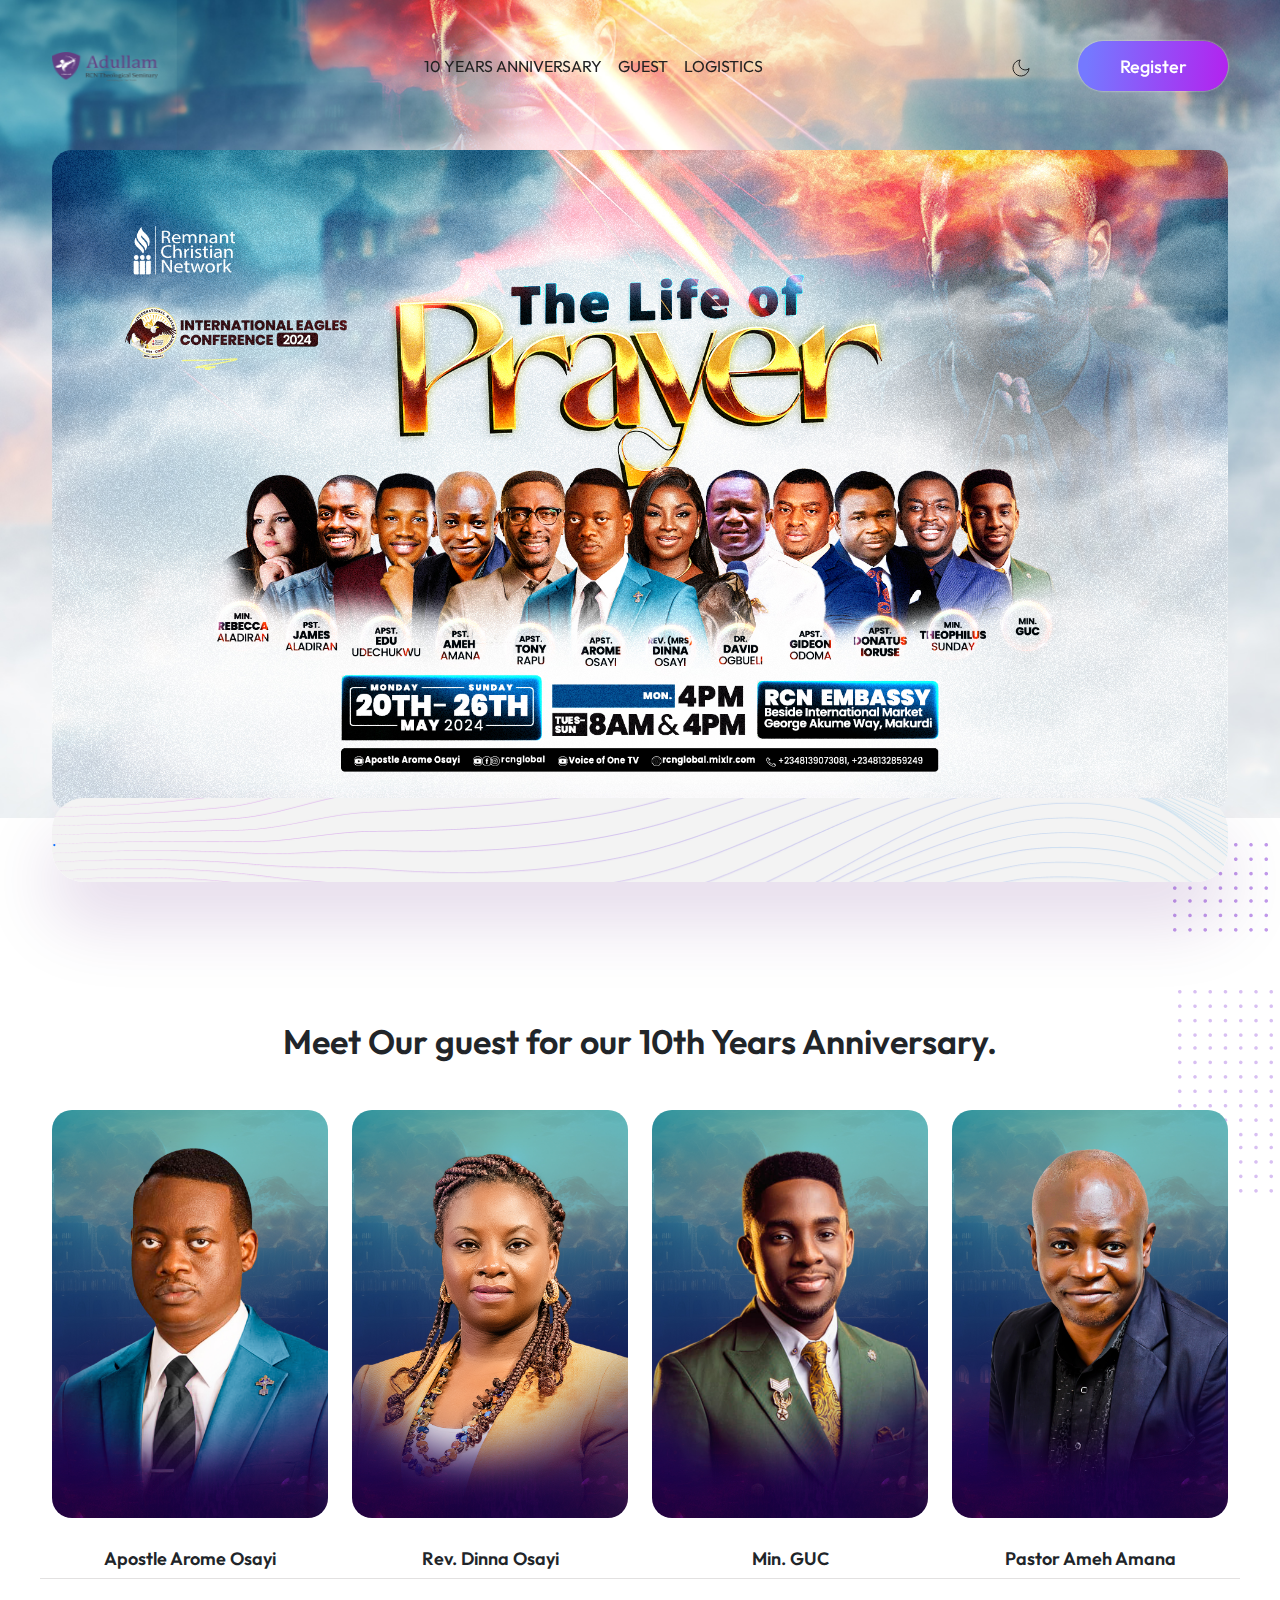
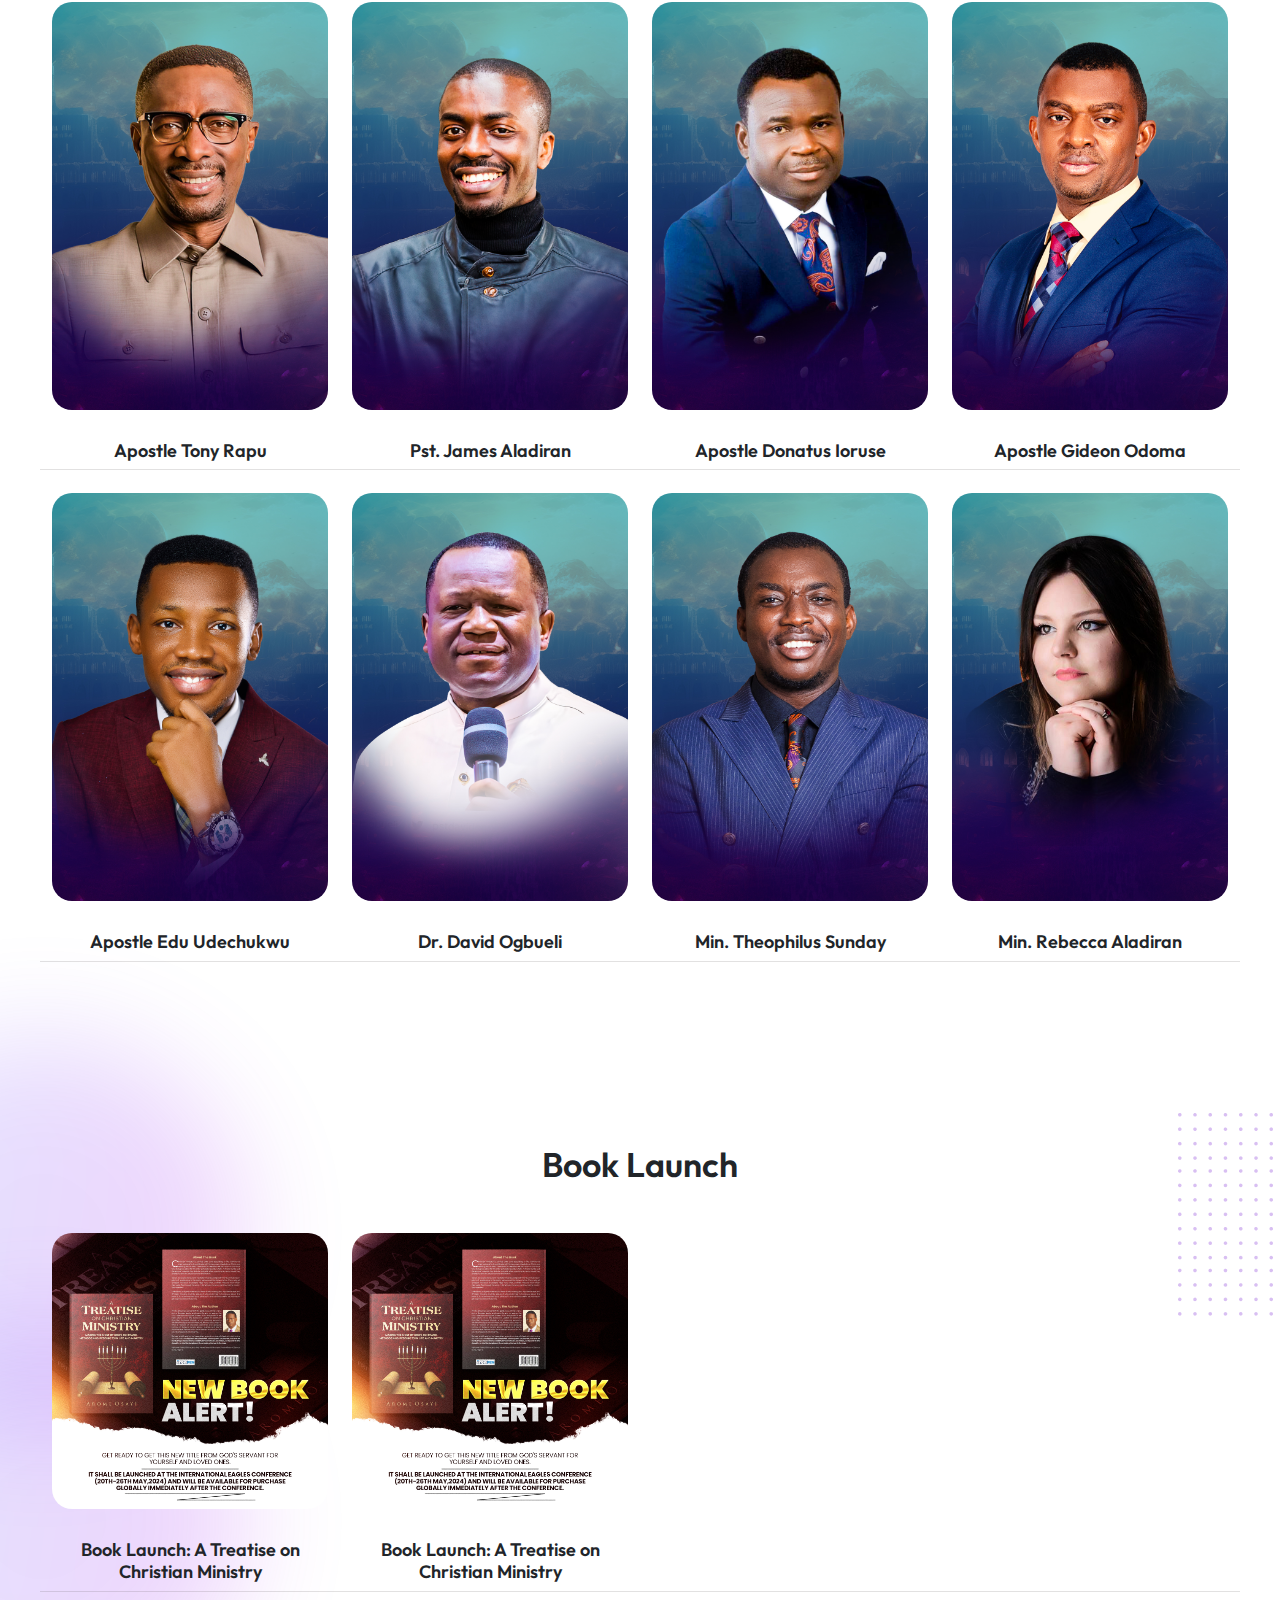
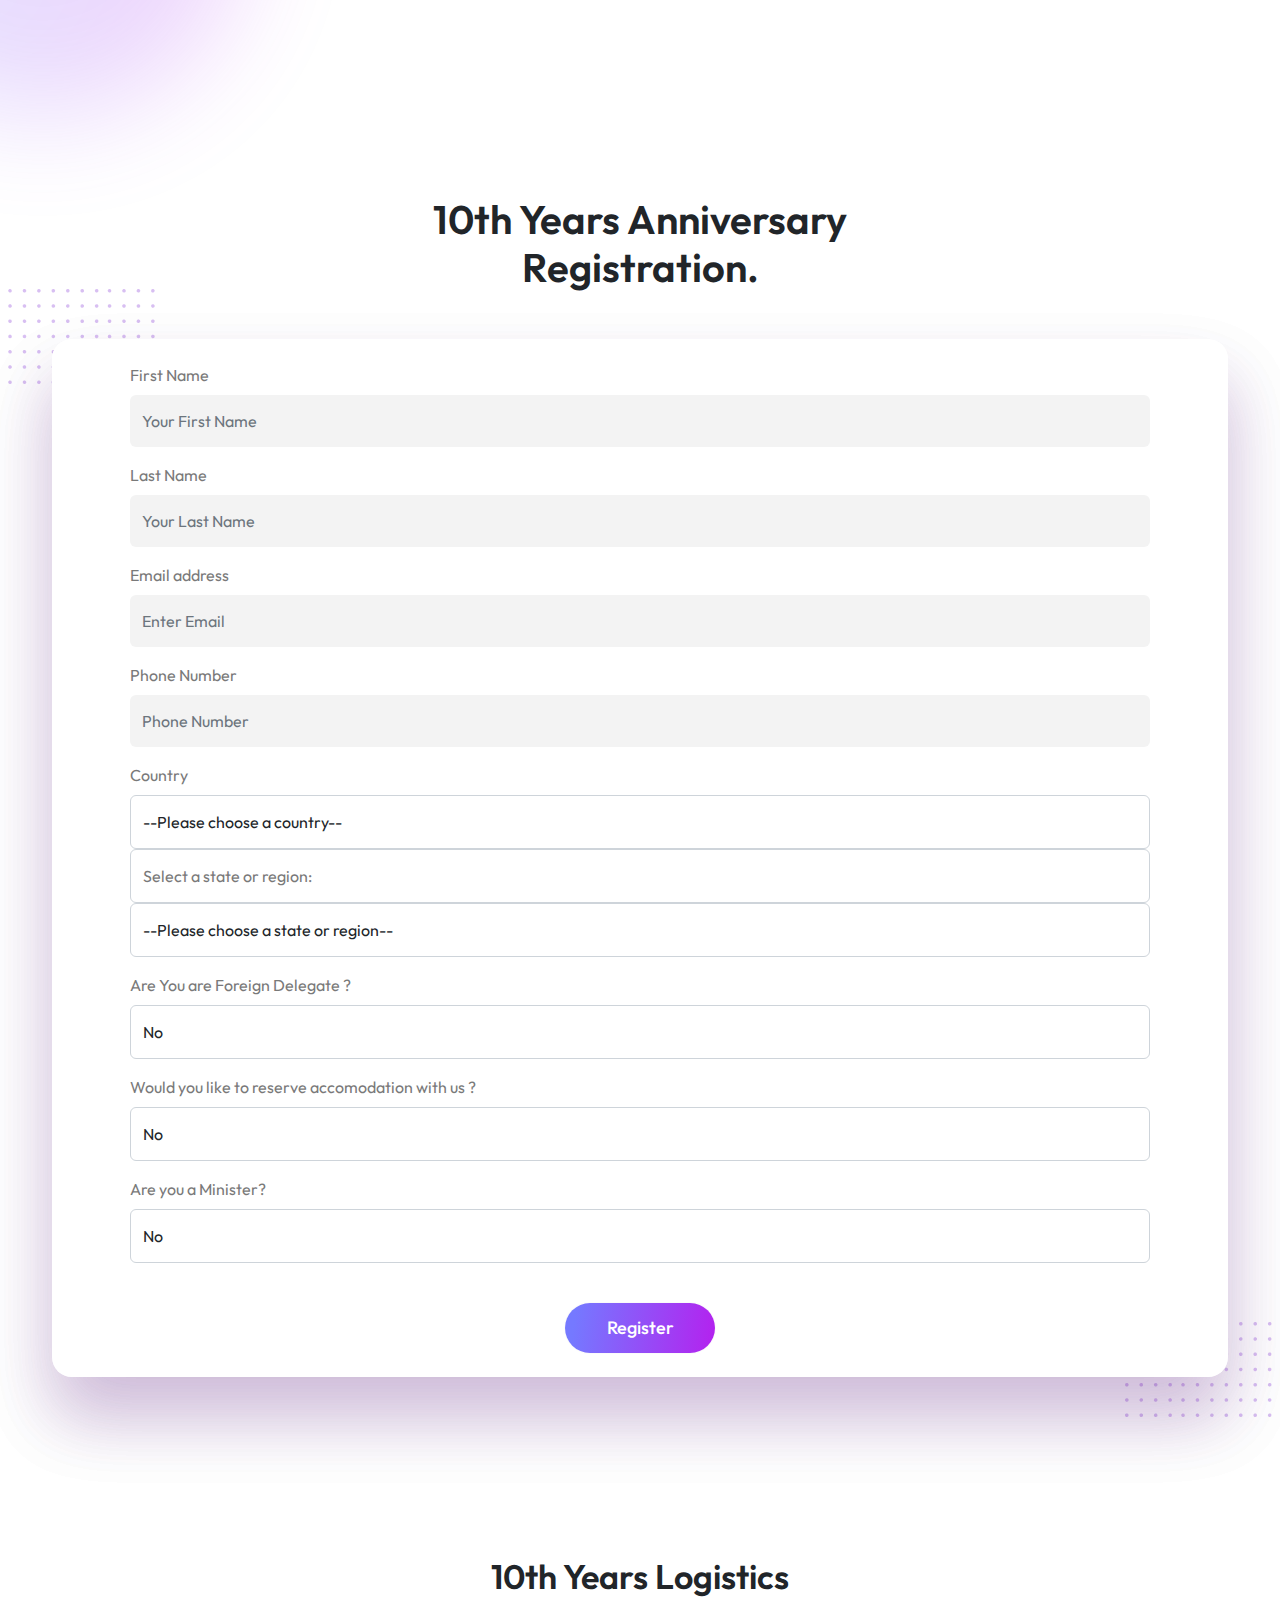
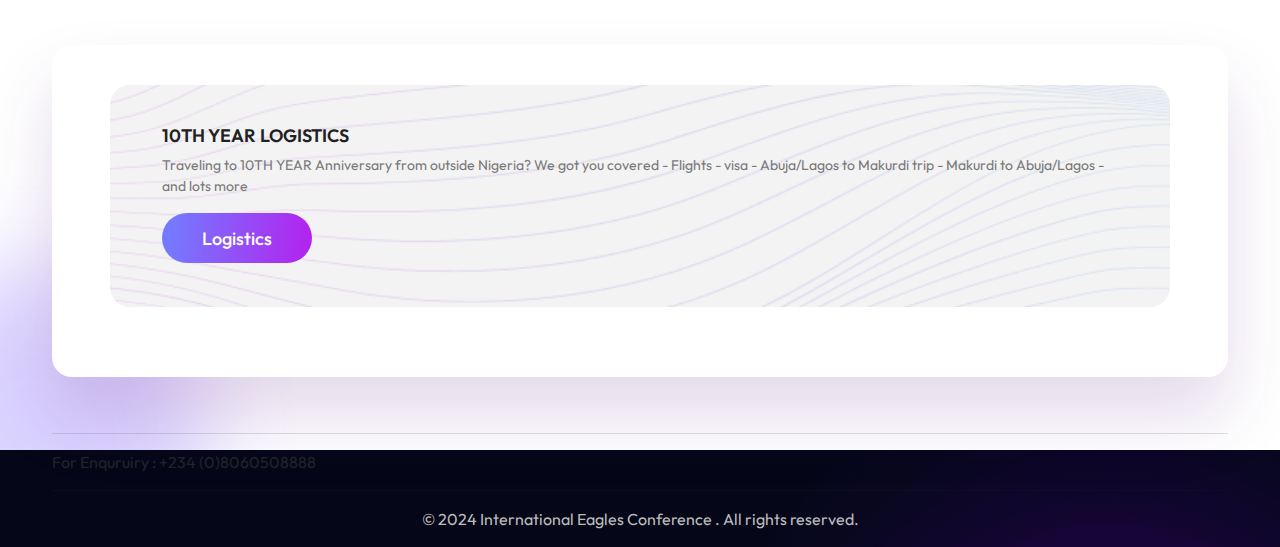
==== index.html @ dfe56807 "adding files" ====
<!DOCTYPE html>
<html lang="en">

<meta http-equiv="content-type" content="text/html;charset=UTF-8" />

<head>
   <meta charset="UTF-8">
   <meta http-equiv="X-UA-Compatible" content="IE=edge">
   <meta name="viewport" content="width=device-width, initial-scale=1.0">
   <title>IEC : 2024 International Eagles Conference</title>

   <!-- google font -->
   <link rel="preconnect" href="https://fonts.googleapis.com/">
   <link rel="preconnect" href="https://fonts.gstatic.com/" crossorigin>
   <link href="https://fonts.googleapis.com/css2?family=Outfit:wght@400;500;600;700;800&amp;display=swap"
      rel="stylesheet">
   <script type="text/javascript">
      function showOptions() {
         var selectBox = document.getElementById("selectBox");
         var option = selectBox.options[selectBox.selectedIndex].value;
         var moreOptions = document.getElementById("moreOptions");
         if (option == "Yes") {
            moreOptions.style.display = "block";
         } else {
            moreOptions.style.display = "none";
         }
      }
   </script>
   <!-- animation -->
   <link rel="stylesheet" href="../unpkg.com/aos%403.0.0-beta.6/dist/aos.html">
   <link rel="stylesheet" href="../cdnjs.cloudflare.com/ajax/libs/animate.css/3.7.0/animate.min.html">

   <!-- magnific popup -->
   <link rel="stylesheet" href="assets/css/magnific-popup.css">

   <!-- font awesome -->
   <link rel="stylesheet" href="../cdnjs.cloudflare.com/ajax/libs/font-awesome/6.1.2/css/all.min.html"
      integrity="sha512-1sCRPdkRXhBV2PBLUdRb4tMg1w2YPf37qatUFeS7zlBy7jJI8Lf4VHwWfZZfpXtYSLy85pkm9GaYVYMfw5BC1A=="
      crossorigin="anonymous" referrerpolicy="no-referrer">

   <!-- slik carousel -->
   <link rel="stylesheet" href="assets/css/slick-theme.css">
   <link rel="stylesheet" href="assets/css/slick.css">

   <!-- bootstrap -->
   <link rel="stylesheet" href="assets/css/bootstrap.min.css">

   <!-- css -->
   <link rel="stylesheet" href="assets/css/style.css">

   <!-- Color switch Alternatives -->
   <link rel="stylesheet" type="text/css" href="color-switch/css/switch.css">
   <link href="color-switch/css/color-2.css" rel="alternate stylesheet" type="text/css" title="color-2">
   <link href="color-switch/css/color-3.css" rel="alternate stylesheet" type="text/css" title="color-3">
   <link href="color-switch/css/color-4.css" rel="alternate stylesheet" type="text/css" title="color-4">
   <link href="color-switch/css/color-5.css" rel="alternate stylesheet" type="text/css" title="color-5">
   <link href="color-switch/css/color-6.css" rel="alternate stylesheet" type="text/css" title="color-6">
   <link href="color-switch/css/color-7.css" rel="alternate stylesheet" type="text/css" title="color-7">
   <link href="color-switch/css/color-8.css" rel="alternate stylesheet" type="text/css" title="color-8">

</head>

<body>
   <!-- This code is use for color chooser, you can delete -->

   <!-- end color switch -->
   <style>
      img {
         max-width: 100%;
         height: auto;
      }
   </style>

   <div class="body-wrap">
      <!-- header area start -->
      <header class="header-area">
         <nav class="header-nav navbar fixed-top navbar-expand-lg position-absolute w-100">
            <div class="container header-nav-menu">
               <a class="navbar-brand" href="index.html">
                  <img src="assets/images/logo/logo 1.png" alt="Header Logo">
               </a>


               <div class="collapse navbar-collapse d-none d-lg-block">
                  <ul class="navbar-nav m-auto">
                     <li class="nav-item">
                        <a href="index.html" class="nav-link py-3">10 YEARS ANNIVERSARY</a>
                     </li>
                     <li class="nav-item">
                        <a href="#guests" class="nav-link py-3">GUEST </a>
                     </li>
                     <li class="nav-item">
                        <a href="#flight" class="nav-link py-3">LOGISTICS </a>
                     </li>
                  </ul>
                  <div class="mode-and-button d-flex align-items-center">
                     <div class="mode me-md-5">
                        <img src="assets/images/icon/sun.svg" alt="Sun" class="fa-sun" style="display: none;">
                        <img src="assets/images/icon/moon.svg" alt="Moon" class="fa-moon">
                     </div>
                     <button class="header-btn custom-btn2"><a href="#register"
                           style="color:white;">Register</a></button>
                  </div>
               </div>

               <!-- mobile menu -->
               <div class="mobile-view-header d-block d-lg-none d-flex gap-3 align-items-center">



                  <button class="header-btn custom-btn2"><a href="#register" style="color:white;">
                        Registration</a></button>

                  <a class="border rounded-1 py-1 px-2 bg-light" data-bs-toggle="offcanvas" href="#offcanvasExample"
                     role="button" aria-controls="offcanvasExample">
                     <span class="navbar-toggler-icon nav-toggler-icon"></span>
                  </a>

                  <div class="offcanvas offcanvas-start" tabindex="-1" id="offcanvasExample">
                     <div class="offcanvas-header">
                        <a class="navbar-brand" href="index.html">
                           <img src="assets/images/logo/logo 1.png" alt="Header Logo">
                        </a>
                        <button type="button" class="btn-close text-reset" data-bs-dismiss="offcanvas"
                           aria-label="Close"></button>
                     </div>
                     <div class="offcanvas-body">
                        <div class="dropdown mt-3">
                           <ul class="navbar-nav m-auto">
                              <li class="nav-item">
                                 <a href="#register" class="nav-link py-3">Registration </a>
                              </li>

                              <li class="nav-item">
                                 <a href="#guests" class="nav-link py-3">GUEST </a>
                              </li>
                              <li class="nav-item">
                                 <a href="#flight" class="nav-link py-3">LOGISTICS </a>
                              </li>
                           </ul>
                        </div>
                     </div>
                  </div>
               </div>
               <!-- end mobile menu -->

            </div>
         </nav>

         <!-- hero sec start -->




         <section class="hero-sec" style="background-image: url(assets/images/banner/main.jpg);">
            <div class="hero-slider-wrap">
               <div class="hero-slider-item overflow-hidden">
                  <div class="container">
                     <div class="row align-items-center slide-3">

                        <div class="col-lg-12 col-md-12 order-md-2 order-1">
                           <div class="item-video">
                              <div class="img-3 img-moving-anim1">
                                 <img src="assets/images/banner/mainflyer.jpg">
                              </div>
                           </div>
                        </div>
                     </div>

                  </div>
               </div>

               <div class="hero-slider-item overflow-hidden">
                  <div class="container">
                     <div class="row align-items-center slide-3">
                        <div class="col-lg-12 col-md-6 order-md-1 order-2">
                           <div class="slider-item-content-wrap">
                              <div class="item-content">



                                 <img src="assets/images/dots/dots.png" alt="Shadow Image"
                                    class="dots-1 img-moving-anim3">
                              </div>
                           </div>
                        </div>
                        <div class="col-lg-12 col-md-12 order-md-2 order-1">
                           <div class="item-video">
                              <div class="img-3 img-moving-anim1">
                                 <img src="assets/images/banner/mainflyer.jpg" width="100%" alt="">
                              </div>
                           </div>
                        </div>
                     </div>

                  </div>
               </div>

            </div>
         </section>
         <!-- hero sec start -->
      </header>
      <!-- header area end -->


      <!-- info sec start -->

      <!-- info sec end -->

      <!-- about sec start -->






      <section id="guests" class="speakers-gallery-sec position-relative">
         <div class="info-sec">
            <div class="container">
               <div class="info-countdown" style="background-image: url(assets/images/banner/bg.png);">
                  <script src="../../cdn.logwork.com/widget/countdown.js"></script>
                  <a href="https://logwork.com/countdown-yf8n" class="countdown-timer" data-timezone="Africa/Lagos"
                     data-date="2024-05-20 12:00">.</a>
                  <div class="dots img-moving-anim2">
                     <img src="assets/images/dots/dots3.png" alt="Shadow Image">
                  </div>
               </div>

            </div>
         </div>
         <div class="container">
            <div class="section-head col-xl-8 m-auto text-center mb-5">

               <h2 class="title">
                  Meet Our guest for our 10th Years Anniversary.
               </h2>
            </div>
            <div class="speakers-gallery-items-wrap">

               <div class="row">

                  <div class="col-md-6 col-lg-4 col-xl-3">
                     <div class="speakers-gallery-item" data-aos="fade-up" data-aos-easing="linear"
                        data-aos-duration="400">
                        <div class="speakers-gallery-item-thumb overflow-hidden position-relative">
                           <img src="assets/images/gallery/AAO.jpg" alt="Gallery Image 1">
                        </div>

                        <div class="item-content">
                           <h3 class="title">Apostle Arome Osayi</h3>

                        </div>
                     </div>
                  </div>

                  <div class="col-md-6 col-lg-4 col-xl-3">
                     <div class="speakers-gallery-item" data-aos="fade-up" data-aos-easing="linear"
                        data-aos-duration="600">
                        <div class="speakers-gallery-item-thumb overflow-hidden position-relative">
                           <img src="assets/images/gallery/RDO.jpg" alt="Gallery Image 2">
                        </div>

                        <div class="item-content">
                           <h3 class="title">Rev. Dinna Osayi</h3>

                        </div>
                     </div>
                  </div>

                  <div class="col-md-6 col-lg-4 col-xl-3">
                     <div class="speakers-gallery-item" data-aos="fade-up" data-aos-easing="linear"
                        data-aos-duration="800">
                        <div class="speakers-gallery-item-thumb overflow-hidden position-relative">
                           <img src="assets/images/gallery/GUC.jpg" alt="Gallery Image 3">
                        </div>

                        <div class="item-content">
                           <h3 class="title">Min. GUC</h3>

                        </div>
                     </div>
                  </div>

                  <div class="col-md-6 col-lg-4 col-xl-3">
                     <div class="speakers-gallery-item" data-aos="fade-up" data-aos-easing="linear"
                        data-aos-duration="1000">
                        <div class="speakers-gallery-item-thumb overflow-hidden position-relative">
                           <img src="assets/images/gallery/AMEH.jpg" alt="Gallery Image 4">
                        </div>

                        <div class="item-content">
                           <h3 class="title">Pastor Ameh Amana</h3>

                        </div>
                     </div>
                  </div>




                  <br>
                  <hr>
                  <br>
                  <div class="col-md-6 col-lg-4 col-xl-3">
                     <div class="speakers-gallery-item" data-aos="fade-up" data-aos-easing="linear"
                        data-aos-duration="800">
                        <div class="speakers-gallery-item-thumb overflow-hidden position-relative">
                           <img src="assets/images/gallery/TONY.jpg" alt="Gallery Image 3">
                        </div>

                        <div class="item-content">
                           <h3 class="title">Apostle Tony Rapu</h3>

                        </div>
                     </div>
                  </div>

                  <div class="col-md-6 col-lg-4 col-xl-3">
                     <div class="speakers-gallery-item" data-aos="fade-up" data-aos-easing="linear"
                        data-aos-duration="1000">
                        <div class="speakers-gallery-item-thumb overflow-hidden position-relative">
                           <img src="assets/images/gallery/ALADIRAN.jpg" alt="Gallery Image 4">
                        </div>

                        <div class="item-content">
                           <h3 class="title">Pst. James Aladiran</h3>

                        </div>
                     </div>
                  </div>

                  <div class="col-md-6 col-lg-4 col-xl-3">
                     <div class="speakers-gallery-item" data-aos="fade-up" data-aos-easing="linear"
                        data-aos-duration="1000">
                        <div class="speakers-gallery-item-thumb overflow-hidden position-relative">
                           <img src="assets/images/gallery/chief.jpg" alt="Gallery Image 4">
                        </div>

                        <div class="item-content">
                           <h3 class="title">Apostle Donatus Ioruse</h3>
                        </div>
                     </div>
                  </div>


                  <div class="col-md-6 col-lg-4 col-xl-3">
                     <div class="speakers-gallery-item" data-aos="fade-up" data-aos-easing="linear"
                        data-aos-duration="1000">
                        <div class="speakers-gallery-item-thumb overflow-hidden position-relative">
                           <img src="assets/images/gallery/AGO.jpg" alt="Gallery Image 4">
                        </div>

                        <div class="item-content">
                           <h3 class="title">Apostle Gideon Odoma</h3>
                        </div>
                     </div>
                  </div>


                  <br>
                  <hr>
                  <br>


                  <div class="col-md-6 col-lg-4 col-xl-3">
                     <div class="speakers-gallery-item" data-aos="fade-up" data-aos-easing="linear"
                        data-aos-duration="800">
                        <div class="speakers-gallery-item-thumb overflow-hidden position-relative">
                           <img src="assets/images/gallery/EDU.jpg" alt="Gallery Image 3">
                        </div>

                        <div class="item-content">
                           <h3 class="title">Apostle Edu Udechukwu</h3>

                        </div>
                     </div>
                  </div>


                  <div class="col-md-6 col-lg-4 col-xl-3">
                     <div class="speakers-gallery-item" data-aos="fade-up" data-aos-easing="linear"
                        data-aos-duration="1000">
                        <div class="speakers-gallery-item-thumb overflow-hidden position-relative">
                           <img src="assets/images/gallery/DAVID.jpg" alt="Gallery Image 4">
                        </div>

                        <div class="item-content">
                           <h3 class="title">Dr. David Ogbueli</h3>

                        </div>
                     </div>
                  </div>

                  <div class="col-md-6 col-lg-4 col-xl-3">
                     <div class="speakers-gallery-item" data-aos="fade-up" data-aos-easing="linear"
                        data-aos-duration="1000">
                        <div class="speakers-gallery-item-thumb overflow-hidden position-relative">
                           <img src="assets/images/gallery/THEO.jpg" alt="Gallery Image 4">
                        </div>

                        <div class="item-content">
                           <h3 class="title">Min. Theophilus Sunday</h3>

                        </div>
                     </div>
                  </div>
                  <div class="col-md-6 col-lg-4 col-xl-3">
                     <div class="speakers-gallery-item" data-aos="fade-up" data-aos-easing="linear"
                        data-aos-duration="1000">
                        <div class="speakers-gallery-item-thumb overflow-hidden position-relative">
                           <img src="assets/images/gallery/REBECCA.jpg" alt="Gallery Image 4">
                        </div>

                        <div class="item-content">
                           <h3 class="title">Min. Rebecca Aladiran</h3>
                        </div>
                     </div>
                  </div>


                  <br>
                  <hr>
                  <br>
               </div>
               <div class="dots img-moving-anim1">
                  <img src="assets/images/dots/dots8.png" alt="Shadow Image">
               </div>
            </div>

         </div>
         <div class="shape">
            <img src="assets/images/shape/3.svg" alt="">
         </div>
      </section>










      <section id="book" class="speakers-gallery-sec position-relative">
         <div class="container">
            <div class="section-head col-xl-8 m-auto text-center mb-5">

               <h2 class="title">
                  Book Launch
               </h2>
            </div>
            <div class="speakers-gallery-items-wrap">

               <div class="row">

                  <div class="col-md-12 col-lg-12 col-xl-3">
                     <div class="speakers-gallery-item" data-aos="fade-up" data-aos-easing="linear"
                        data-aos-duration="400">
                        <div class="speakers-gallery-item-thumb overflow-hidden position-relative">
                           <img src="assets/images/gallery/bookalert.jpg" alt="Gallery Image 1">
                        </div>

                        <div class="item-content">
                           <h3 class="title">Book Launch: A Treatise on Christian Ministry</h3>

                        </div>
                     </div>
                  </div>
                  <div class="col-md-12 col-lg-12 col-xl-3">
                     <div class="speakers-gallery-item" data-aos="fade-up" data-aos-easing="linear"
                        data-aos-duration="400">
                        <div class="speakers-gallery-item-thumb overflow-hidden position-relative">
                           <img src="assets/images/gallery/bookalert.jpg" alt="Gallery Image 1">
                        </div>

                        <div class="item-content">
                           <h3 class="title">Book Launch: A Treatise on Christian Ministry</h3>

                        </div>
                     </div>
                  </div>


                  <br>
                  <hr>
                  <br>
               </div>
               <div class="dots img-moving-anim1">
                  <img src="assets/images/dots/dots8.png" alt="Shadow Image">
               </div>
            </div>

         </div>
         <div class="shape">
            <img src="assets/images/shape/3.svg" alt="">
         </div>
      </section>




      <section id="register" class="contact-sec" data-aos="zoom-in" data-aos-duration="1000">
         <div class="container">
            <div class="col-xl-5 section-head text-center m-auto mb-5">

               <h1 class="title">
                  10th Years Anniversary Registration.
               </h1>
            </div>
            <div class="contact-wrap bg-none p-0">
               <div class="dots">
                  <img src="assets/images/dots/dots13.png" alt="Shadow Image" class="contact-dots-1 img-moving-anim2">
               </div>
               <div class="contact-wrap row py-4 px-3 contact align-items-center m-0">

                  <div class="col-lg-12 mt-4 mt-lg-0">

                     <form class="contact-form" method="post">
                        <div class="row gy-3">
                           <div class="col-lg-12">
                              <label for="exampleFormControlInput1" class="form-label">First Name</label>
                              <input type="text" name="fname" class="form-control" id="exampleFormControlInput1"
                                 placeholder="Your First Name" required>
                           </div>
                           <div class="col-lg-12">
                              <label for="exampleFormControlInput2" class="form-label">Last Name</label>
                              <input type="text" name="lname" class="form-control" id="exampleFormControlInput2"
                                 placeholder="Your Last Name" required>
                           </div>
                           <div class="col-lg-12">
                              <label for="exampleFormControlInput3" class="form-label">Email address</label>
                              <input type="email" name="email" class="form-control" id="exampleFormControlInput3"
                                 placeholder="Enter Email" required>
                           </div>
                           <div class="col-lg-12">
                              <label for="exampleFormControlInput4" class="form-label">Phone Number</label>
                              <input type="text" name="phone" class="form-control" id="exampleFormControlInput4"
                                 placeholder="Phone Number" required>
                           </div>

                           <div class="col-lg-12">
                              <label for="exampleFormControlInput8" class="form-label">Country</label>

                              <select id="country" onchange="updateStates()" class="form-control bg-black-50"
                                 name="country">
                                 <option value="">--Please choose a country--</option>
                                 <option value="usa">United States</option>
                                 <option value="canada">Canada</option>
                                 <option value="mexico">Mexico</option>
                                 <option value="argentina">Argentina</option>
                                 <option value="brazil">Brazil</option>
                                 <option value="chile">Chile</option>
                                 <option value="colombia">Colombia</option>
                                 <option value="ecuador">Ecuador</option>
                                 <option value="peru">Peru</option>
                                 <option value="france">France</option>
                                 <option value="germany">Germany</option>
                                 <option value="italy">Italy</option>
                                 <option value="spain">Spain</option>
                                 <option value="united-kingdom">United Kingdom</option>
                                 <option value="australia">Australia</option>
                                 <option value="china">China</option>
                                 <option value="india">India</option>
                                 <option value="japan">Japan</option>
                                 <option value="south-korea">South Korea</option>
                                 <option value="russia">Russia</option>
                                 <option value="south-africa">South Africa</option>
                                 <option value="egypt">Egypt</option>
                                 <option value="nigeria">Nigeria</option>
                                 <option value="kenya">Kenya</option>
                                 <option value="morocco">Morocco</option>
                                 <option value="others">Others</option>

                              </select>
                              </select>

                              <label for="state" class="form-control bg-black-50">Select a state or region:</label>
                              <select id="state" class="form-control bg-black-50" name="state">
                                 <option value="">--Please choose a state or region--</option>
                              </select>
                           </div>
                           <div class="col-lg-12">
                              <label for="exampleFormControlInput8" class="form-label">Are You are Foreign Delegate
                                 ?</label>
                              <select class="form-control bg-black-50" name="foreigner" id="">

                                 <option value="No">No</option>
                                 <option Value="Yes">Yes</option>

                              </select>
                           </div>
                           <div class="col-lg-12">
                              <label for="exampleFormControlInput8" class="form-label">Would you like to reserve
                                 accomodation with us ?</label>
                              <select class="form-control bg-black-50" name="accomodation" id="">
                                 <option value="No">No</option>
                                 <option value="Yes">Yes</option>


                              </select>
                           </div>

                           <div class="col-lg-12">
                              <label for="exampleFormControlInput8" class="form-label">Are you a Minister?</label>
                              <select class="form-control bg-black-50" name="minister" id="selectBox"
                                 onchange="showOptions()">
                                 <option value="No">No</option>
                                 <option value="Yes">Yes</option>

                              </select>
                              <div id="moreOptions" style="display: none;"><br>
                                 <div class="col-lg-12">
                                    <label for="exampleFormControlInput4" class="form-label">Name of Ministry</label>
                                    <input type="text" class="form-control" name="ministry"
                                       id="exampleFormControlInput4" placeholder="Name of Ministry">
                                 </div>
                                 <br>
                                 <div class="col-lg-12">
                                    <label for="exampleFormControlInput4" class="form-label">Position in
                                       Ministry</label>
                                    <input type="text" class="form-control" name="position"
                                       id="exampleFormControlInput4" placeholder="Position in Ministry">
                                 </div>
                                 <br>
                                 <div class="col-lg-12">
                                    <label for="exampleFormControlInput4" class="form-label">Address of Ministry</label>
                                    <input type="text" name="addofministry" class="form-control"
                                       id="exampleFormControlInput4" placeholder="Address of Ministry">
                                 </div>
                                 <br>
                              </div>

                              <br>

                           </div>

                        </div>
                        <div class="mb-3">

                        </div>
                        <style>
                           .center {
                              text-align: center;
                           }
                        </style>
                        <div class="center">
                           <button class=" custom-btn2" style="text-align: center;" type="submit"
                              name="submit">Register</button>
                     </form>
                  </div>
               </div>
            </div>

            <div class="dots">
               <img src="assets/images/dots/dots14.png" alt="Shadow Image" class="contact-dots-2 img-moving-anim3">
            </div>
         </div>
   </div>
   </section>

   <section id="flight" class="schedule-sec">
      <div class="container">
         <div class="section-head text-center col-xl-12 m-auto mb-5">
            <h2 class="title">
               10th Years Logistics
            </h2>
         </div>
         <div class="schedule-content-wrap">

            <div class="tab-content schedule-tab-content" id="pills-tabContent">
               <div class="tab-pane fade show active" id="pills-day-1" role="tabpanel" aria-labelledby="pills-day-1-tab"
                  tabindex="0">


                  <div class="row schedule-item" data-aos="fade-right" data-aos-easing="linear" data-aos-duration="1000"
                     style="background-image: url(assets/images/banner/schedule1.png);">

                     <div class="col-lg-12">
                        <div class=" d-flex align-items-center justify-content-between">
                           <div class="card-title-area mtecol-7">
                              <h4 class="title">10TH YEAR LOGISTICS </h4>
                              <p class="title-desc">Traveling to 10TH YEAR Anniversary from outside Nigeria? We got you
                                 covered

                                 - Flights
                                 - ⁠visa
                                 - ⁠Abuja/Lagos to Makurdi trip
                                 - ⁠Makurdi to Abuja/Lagos
                                 - ⁠and lots more

                              </p>
                           </div>

                        </div>

                        <div>
                           <div class="card-button col-" class="center">
                              <a href="logistic.html"> <button class="custom-btn2">Logistics</button></a>
                           </div><br><br>
                        </div>
                     </div>

                  </div>




               </div>


            </div>
         </div>
         <div class="shape">
            <img src="assets/images/shape/2.svg" alt="Shape">
         </div>
   </section>
   <div class="modal  popup-box fade" id="exampleModal" tabindex="-1" aria-hidden="true">
      <div class="modal-dialog popup-box-dialog modal-dialog-centered">
         <div class="modal-content popup-box-content">
            <div class="popup-card" style="width:100%">
               <button type="button" class="btn popup2-btn  ms-auto" data-bs-dismiss="modal"><i
                     class="fa-solid fa-xmark"></i></button>
               <img src="assets/images/popup.png" class="card-img-top" alt="popup-bg">
               <div class="card-body popup-card-body">
                  <div class="popup-title-area" style="text-align: center;">
                     <p class="popup-sub" style="text-align: center;">Paid Accomodation<br><br></p><br><br>
                  </div>

               </div><br><br>
               <form action="#" class="popup-form">
                  <div class="row gy-3 mb-3">
                     <div class="col-lg-12">
                        <label for="exampleFormControlInput5" class="form-label">Choose your country / continent from
                           the list below :</label><br>
                     </div>
                     <hr>

                     <div class="col-lg-12">
                        <a href='https://chat.whatsapp.com/EIVXjdDXINsJTqvwNEGVpU' target='blank'> <label
                              for="exampleFormControlInput5" class="form-label"> NIGERIA</label></a>
                     </div>

                     <div class="col-lg-12">
                        <a href='https://chat.whatsapp.com/IxyLRs9fRXL78UL6CMCbLx' target='blank'> <label
                              for="exampleFormControlInput5" class="form-label">NORTH AMERICA</label></a>
                     </div>

                     <div class="col-lg-12">
                        <a href='https://chat.whatsapp.com/KvlLqa1RojmDWkWN0bLm0y' target='blank'> <label
                              for="exampleFormControlInput5" class="form-label">AFRICA</label></a>
                     </div>
                     <div class="col-lg-12">
                        <a href='https://chat.whatsapp.com/CZfRzm2vXnKApme86eh4uy' target='blank'><label
                              for="exampleFormControlInput5" class="form-label">UK</label></a>
                     </div>

                     <div class="col-lg-12">
                        <a href='https://chat.whatsapp.com/IyCZS2F8FJzJNVYRL4emEf' target='blank'> <label
                              for="exampleFormControlInput5" class="form-label">REST OF THE WORLD</label></a>
                     </div>

                  </div>

               </form>
            </div>
         </div>
      </div>
   </div>


   <!-- speakers sec end -->
   <div class="container">
      <hr>
   </div>
   <!-- cta sec start-->



   <!-- schedule sec start -->

   <!-- video sec end -->

   <!-- speakers sec start -->

   <!-- blog sec end -->

   <!-- footer area start -->
   <footer class="footer-area" style="background-image: url(assets/images/banner/Footer.png);">
      <div class="container"> For Enquruiry : +234 (0)8060508888

         <hr>
         <div class="footer-copyright-area text-center pb-3">
            <span>© 2024 International Eagles Conference . All rights reserved.</span>
         </div>
      </div>
   </footer>
   <!-- footer area end -->



   </div>
   <!-- jquery -->
   <script src="assets/js/jquery.min.js"></script>
   <script src="assets/js/jquery.countdown.min.js"></script>

   <!-- animation -->
   <script src="../unpkg.com/aos%403.0.0-beta.6/dist/aos-2.html"></script>

   <!-- magnific popup -->
   <script src="assets/js/jquery.magnific-popup.min.js"></script>

   <!-- bootstrap -->
   <script src="assets/js/bootstrap.min.js"></script>

   <!-- slick -->
   <script src="assets/js/slick.min.js"></script>

   <!-- parallax js -->
   <script src="assets/js/parallax.min.js"></script>

   <!-- javaScript -->
   <script src="assets/js/main.js"></script>

   <!-- color switch -->

   <script>
      function updateStates() {
         const countrySelect = document.getElementById("country");
         const stateSelect = document.getElementById("state");

         // Clear the previous options
         stateSelect.innerHTML = "";

         // Get the selected country value
         const country = countrySelect.value;

         // Add the corresponding state or region options
         if (country === "usa") {
            const states = ["--Please choose a state--", "Alabama", "Alaska", "Arizona", "Arkansas", "California", "Colorado", "Connecticut", "Delaware", "Florida", "Georgia", "Hawaii", "Idaho", "Illinois", "Indiana", "Iowa", "Kansas", "Kentucky", "Louisiana", "Maine", "Maryland", "Massachusetts", "Michigan", "Minnesota", "Mississippi", "Missouri", "Montana", "Nebraska", "Nevada", "New Hampshire", "New Jersey", "New Mexico", "New York", "North Carolina", "North Dakota", "Ohio", "Oklahoma", "Oregon", "Pennsylvania", "Rhode Island", "South Carolina", "South Dakota", "Tennessee", "Texas", "Utah", "Vermont", "Virginia", "Washington", "West Virginia", "Wisconsin", "Wyoming"];
            for (let i = 0; i < states.length; i++) {
               const option = document.createElement("option");
               option.text = states[i];
               stateSelect.add(option);
            }
         } else if (country === "canada") {
            const provinces = ["Alberta",
               "British Columbia",
               "Manitoba",
               "New Brunswick",
               "Newfoundland and Labrador",
               "Northwest Territories",
               "Nova Scotia",
               "Nunavut",
               "Ontario",
               "Prince Edward Island",
               "Quebec",
               "Saskatchewan",
               "Yukon"];
            for (let i = 0; i < provinces.length; i++) {
               const option = document.createElement("option");
               option.text = provinces[i];
               stateSelect.add(option);
            }
         } else if (country === "nigeria") {
            const regions = ["Abia", "Adamawa",
               "Akwa Ibom", "Anambra",
               "Bauchi", "Bayelsa",
               "Benue", "Borno",
               "Cross River", "Delta",
               "Ebonyi", "Edo",
               "Ekiti", "Enugu",
               "Gombe", "Imo",
               "Jigawa", "Kaduna",
               "Kano", "Katsina",
               "Kebbi", "Kogi",
               "Kwara", "Lagos",
               "Nasarawa", "Niger",
               "Ogun", "Ondo",
               "Osun", "Oyo",
               "Plateau", "Rivers",
               "Sokoto", "Taraba",
               "Yobe", "Zamfara"];
            for (let i = 0; i < regions.length; i++) {
               const option = document.createElement("option");
               option.text = regions[i];
               stateSelect.add(option);
            }
         }

         else if (country === "mexico") {
            const regions = ["Aguascalientes", "Baja California",
               "Baja California Sur", "Campeche",
               "Chiapas", "Chihuahua",
               "Coahuila", "Colima",
               "Durango", "Guanajuato",
               "Guerrero", "Hidalgo",
               "Jalisco", "México",
               "Mexico City", "Michoacán",
               "Morelos", "Nayarit",
               "Nuevo León", "Oaxaca",
               "Puebla", "Querétaro",
               "Quintana Roo", "San Luis Potosí",
               "Sinaloa", "Sonora",
               "Tabasco", "Tamaulipas",
               "Tlaxcala", "Veracruz",
               "Yucatán", "Zacatecas"];
            for (let i = 0; i < regions.length; i++) {
               const option = document.createElement("option");
               option.text = regions[i];
               stateSelect.add(option);
            }
         }

         else if (country === "argentina") {
            const regions = ["Buenos Aires", "Catamarca",
               "Chaco", "Chubut",
               "Córdoba", "Corrientes",
               "Entre Ríos", "Formosa",
               "Jujuy", "La Pampa",
               "La Rioja", "Mendoza",
               "Misiones", "Neuquén",
               "Río Negro", "Salta",
               "San Juan", "San Luis",
               "Santa Cruz", "Santa Fe",
               "Santiago del Estero", "Tierra del Fuego",
               "Tucumán", "Ciudad Autónoma de Buenos Aires"];
            for (let i = 0; i < regions.length; i++) {
               const option = document.createElement("option");
               option.text = regions[i];
               stateSelect.add(option);
            }
         }
         else if (country === "brazil") {
            const regions = ["Acre", "Alagoas",
               "Amapá", "Amazonas",
               "Bahia", "Ceará",
               "Distrito Federal", "Espírito Santo",
               "Goiás", "Maranhão",
               "Mato Grosso", "Mato Grosso do Sul",
               "Minas Gerais", "Pará",
               "Paraíba", "Paraná",
               "Pernambuco", "Piauí",
               "Rio de Janeiro", "Rio Grande do Norte",
               "Rio Grande do Sul", "Rondônia",
               "Roraima", "Santa Catarina",
               "São Paulo", "Sergipe",
               "Tocantins"];
            for (let i = 0; i < regions.length; i++) {
               const option = document.createElement("option");
               option.text = regions[i];
               stateSelect.add(option);
            }
         }
         else if (country === "chile") {
            const regions = ["Arica y Parinacota", "Tarapacá",
               "Antofagasta", "Atacama",
               "Coquimbo", "Valparaíso",
               "Metropolitana de Santiago", "Libertador General Bernardo O'Higgins",
               "Maule", "Ñuble",
               "Biobío", "Araucanía",
               "Los Ríos", "Los Lagos",
               "Aysén", "Magallanes y la Antártica Chilena"];
            for (let i = 0; i < regions.length; i++) {
               const option = document.createElement("option");
               option.text = regions[i];
               stateSelect.add(option);
            }
         }

         else if (country === "colombia") {
            const regions = ["Amazonas", "Antioquia",
               "Arauca", "Atlántico",
               "Bolívar", "Boyacá",
               "Caldas", "Caquetá",
               "Casanare", "Cauca",
               "Cesar", "Chocó",
               "Córdoba", "Cundinamarca",
               "Guainía", "Guaviare",
               "Huila", "La Guajira",
               "Magdalena", "Meta",
               "Nariño", "Norte de Santander",
               "Putumayo", "Quindío",
               "Risaralda", "San Andrés y Providencia",
               "Santander", "Sucre",
               "Tolima", "Valle del Cauca",
               "Vaupés", "Vichada"];
            for (let i = 0; i < regions.length; i++) {
               const option = document.createElement("option");
               option.text = regions[i];
               stateSelect.add(option);
            }
         }
         else if (country === "ecuador") {
            const regions = ["Azuay", "Bolívar",
               "Cañar", "Carchi",
               "Chimborazo", "Cotopaxi",
               "El Oro", "Esmeraldas",
               "Galápagos", "Guayas",
               "Imbabura", "Loja",
               "Los Ríos", "Manabí",
               "Morona-Santiago", "Napo",
               "Orellana", "Pastaza",
               "Pichincha", "Santa Elena",
               "Santo Domingo de los Tsáchilas", "Sucumbíos",
               "Tungurahua", "Zamora-Chinchipe"];
            for (let i = 0; i < regions.length; i++) {
               const option = document.createElement("option");
               option.text = regions[i];
               stateSelect.add(option);
            }
         }
         else if (country === "peru") {
            const regions = ["Amazonas", "Áncash",
               "Apurímac", "Arequipa",
               "Ayacucho", "Cajamarca",
               "Callao", "Cusco",
               "Huancavelica", "Huánuco",
               "Ica", "Junín",
               "La Libertad", "Lambayeque",
               "Lima", "Loreto",
               "Madre de Dios", "Moquegua",
               "Pasco", "Piura",
               "Puno", "San Martín",
               "Tacna", "Tumbes",
               "Ucayali"];
            for (let i = 0; i < regions.length; i++) {
               const option = document.createElement("option");
               option.text = regions[i];
               stateSelect.add(option);
            }
         }

         else if (country === "france") {
            const regions = ["Auvergne-Rhône-Alpes", "Bourgogne-Franche-Comté",
               "Bretagne", "Centre-Val de Loire",
               "Corse", "Grand Est",
               "Hauts-de-France", "Île-de-France",
               "Normandie", "Nouvelle-Aquitaine",
               "Occitanie", "Pays de la Loire",
               "Provence-Alpes-Côte d'Azur"];
            for (let i = 0; i < regions.length; i++) {
               const option = document.createElement("option");
               option.text = regions[i];
               stateSelect.add(option);
            }
         }

         else if (country === "Germany") {
            const regions = ["Baden-Württemberg", "Bayern",
               "Berlin", "Brandenburg",
               "Bremen", "Hamburg",
               "Hessen", "Mecklenburg-Vorpommern",
               "Niedersachsen", "Nordrhein-Westfalen",
               "Rheinland-Pfalz", "Saarland",
               "Sachsen", "Sachsen-Anhalt",
               "Schleswig-Holstein", "Thüringen"];
            for (let i = 0; i < regions.length; i++) {
               const option = document.createElement("option");
               option.text = regions[i];
               stateSelect.add(option);
            }
         } else if (country === "italy") {
            const regions = ["Abruzzo", "Basilicata",
               "Calabria", "Campania",
               "Emilia-Romagna", "Friuli-Venezia Giulia",
               "Lazio", "Liguria",
               "Lombardia", "Marche",
               "Molise", "Piemonte",
               "Puglia", "Sardegna",
               "Sicilia", "Toscana",
               "Trentino-Alto Adige", "Umbria",
               "Valle d'Aosta", "Veneto"];
            for (let i = 0; i < regions.length; i++) {
               const option = document.createElement("option");
               option.text = regions[i];
               stateSelect.add(option);
            }
         } else if (country === "france") {
            const regions = ["Auvergne-Rhône-Alpes", "Bourgogne-Franche-Comté",
               "Bretagne", "Centre-Val de Loire",
               "Corse", "Grand Est",
               "Hauts-de-France", "Île-de-France",
               "Normandie", "Nouvelle-Aquitaine",
               "Occitanie", "Pays de la Loire",
               "Provence-Alpes-Côte d'Azur"];
            for (let i = 0; i < regions.length; i++) {
               const option = document.createElement("option");
               option.text = regions[i];
               stateSelect.add(option);
            }
         } else if (country === "spain") {
            const regions = ["Andalucía", "Aragón",
               "Asturias", "Baleares",
               "Canarias", "Cantabria",
               "Castilla-La Mancha", "Castilla y León",
               "Catalunya", "Comunidad de Madrid",
               "Comunidad Foral de Navarra", "Comunidad Valenciana",
               "Extremadura", "Galicia",
               "La Rioja", "País Vasco",
               "Región de Murcia"];
            for (let i = 0; i < regions.length; i++) {
               const option = document.createElement("option");
               option.text = regions[i];
               stateSelect.add(option);
            }
         } else if (country === "united-kingdom") {
            const regions = ["East Midlands", "East of England",
               "Greater London", "North East England",
               "North West England", "South East England",
               "South West England", "West Midlands",
               "Yorkshire and the Humber", "Northern Ireland",
               "Scotland", "Wales"];
            for (let i = 0; i < regions.length; i++) {
               const option = document.createElement("option");
               option.text = regions[i];
               stateSelect.add(option);
            }
         }
         else if (country === "australia") {
            const regions = ["Australian Capital Territory", "New South Wales",
               "Northern Territory", "Queensland",
               "South Australia", "Tasmania",
               "Victoria", "Western Australia"];
            for (let i = 0; i < regions.length; i++) {
               const option = document.createElement("option");
               option.text = regions[i];
               stateSelect.add(option);
            }
         }
         else if (country === "united-kingdom") {
            const regions = ["East Midlands", "East of England",
               "Greater London", "North East England",
               "North West England", "South East England",
               "South West England", "West Midlands",
               "Yorkshire and the Humber", "Northern Ireland",
               "Scotland", "Wales"];
            for (let i = 0; i < regions.length; i++) {
               const option = document.createElement("option");
               option.text = regions[i];
               stateSelect.add(option);
            }
         }
         else if (country === "china") {
            const regions = ["Anhui", "Beijing",
               "Chongqing", "Fujian",
               "Gansu", "Guangdong",
               "Guangxi", "Guizhou",
               "Hainan", "Hebei",
               "Heilongjiang", "Henan",
               "Hubei", "Hunan",
               "Jiangsu", "Jiangxi",
               "Jilin", "Liaoning",
               "Nei Mongol", "Ningxia",
               "Qinghai", "Shaanxi",
               "Shandong", "Shanghai",
               "Shanxi", "Sichuan",
               "Tianjin", "Xinjiang",
               "Xizang", "Yunnan",
               "Zhejiang"];
            for (let i = 0; i < regions.length; i++) {
               const option = document.createElement("option");
               option.text = regions[i];
               stateSelect.add(option);
            }
         }
         else if (country === "india") {
            const regions = ["Andaman and Nicobar Islands", "Andhra Pradesh",
               "Arunachal Pradesh", "Assam",
               "Bihar", "Chandigarh",
               "Chhattisgarh", "Dadra and Nagar Haveli and Daman and Diu",
               "Delhi", "Goa",
               "Gujarat", "Haryana",
               "Himachal Pradesh", "Jammu and Kashmir",
               "Jharkhand", "Karnataka",
               "Kerala", "Ladakh",
               "Lakshadweep", "Madhya Pradesh",
               "Maharashtra", "Manipur",
               "Meghalaya", "Mizoram",
               "Nagaland", "Odisha",
               "Puducherry", "Punjab",
               "Rajasthan", "Sikkim",
               "Tamil Nadu", "Telangana",
               "Tripura", "Uttar Pradesh",
               "Uttarakhand", "West Bengal"];
            for (let i = 0; i < regions.length; i++) {
               const option = document.createElement("option");
               option.text = regions[i];
               stateSelect.add(option);
            }
         }
         else if (country === "japan") {
            const regions = ["Aichi", "Akita",
               "Aomori", "Chiba",
               "Ehime", "Fukui",
               "Fukuoka", "Fukushima",
               "Gifu", "Gunma",
               "Hiroshima", "Hokkaido",
               "Hyogo", "Ibaraki",
               "Ishikawa", "Iwate",
               "Kagawa", "Kagoshima",
               "Kanagawa", "Kochi",
               "Kumamoto", "Kyoto",
               "Mie", "Miyagi",
               "Miyazaki", "Nagano",
               "Nagasaki", "Nara",
               "Niigata", "Oita",
               "Okayama", "Okinawa",
               "Osaka", "Saga",
               "Saitama", "Shiga",
               "Shimane", "Shizuoka",
               "Tochigi", "Tokushima",
               "Tokyo", "Tottori",
               "Toyama", "Wakayama",
               "Yamagata", "Yamaguchi",
               "Yamanashi"];
            for (let i = 0; i < regions.length; i++) {
               const option = document.createElement("option");
               option.text = regions[i];
               stateSelect.add(option);
            }
         }
         else if (country === "south-korea") {
            const regions = ["Seoul", "Busan",
               "Daegu", "Incheon",
               "Gwangju", "Daejeon",
               "Ulsan", "Sejong",
               "Gyeonggi", "Gangwon",
               "Chungbuk", "Chungnam",
               "Jeonbuk", "Jeonnam",
               "Gyeongbuk", "Gyeongnam",
               "Jeju"];
            for (let i = 0; i < regions.length; i++) {
               const option = document.createElement("option");
               option.text = regions[i];
               stateSelect.add(option);
            }
         }
         else if (country === "russia") {
            const regions = ["Adygea Republic", "Altai Krai",
               "Altai Republic", "Amur Oblast",
               "Arkhangelsk Oblast", "Astrakhan Oblast",
               "Bashkortostan Republic", "Belgorod Oblast",
               "Bryansk Oblast", "Buryatia Republic",
               "Chechen Republic", "Chelyabinsk Oblast",
               "Chukotka Autonomous Okrug", "Chuvash Republic",
               "Dagestan Republic", "Ingushetia Republic",
               "Irkutsk Oblast", "Ivanovo Oblast",
               "Jewish Autonomous Oblast", "Kabardino-Balkar Republic",
               "Kaliningrad Oblast", "Kalmykia Republic",
               "Kaluga Oblast", "Kamchatka Krai",
               "Karachay-Cherkess Republic", "Karelia Republic",
               "Kemerovo Oblast", "Khabarovsk Krai",
               "Khakassia Republic", "Khanty-Mansi Autonomous Okrug",
               "Kirov Oblast", "Komi Republic",
               "Kostroma Oblast", "Krasnodar Krai",
               "Krasnoyarsk Krai", "Kurgan Oblast",
               "Kursk Oblast", "Leningrad Oblast",
               "Lipetsk Oblast", "Magadan Oblast",
               "Mari El Republic", "Mordovia Republic",
               "Moscow", "Moscow Oblast",
               "Murmansk Oblast", "Nenets Autonomous Okrug",
               "Nizhny Novgorod Oblast", "North Ossetia-Alania Republic",
               "Novgorod Oblast", "Novosibirsk Oblast",
               "Omsk Oblast", "Orenburg Oblast",
               "Oryol Oblast", "Penza Oblast",
               "Perm Krai", "Primorsky Krai",
               "Pskov Oblast", "Rostov Oblast",
               "Ryazan Oblast", "Sakha Republic",
               "Sakhalin Oblast", "Samara Oblast",
               "Saratov Oblast", "Smolensk Oblast",
               "Stavropol Krai", "Sverdlovsk Oblast",
               "Tambov Oblast", "Tatarstan Republic",
               "Tomsk Oblast", "Tula Oblast",
               "Tuva Republic", "Tver Oblast",
               "Tyumen Oblast", "Udmurt Republic",
               "Ulyanovsk Oblast", "Vladimir Oblast",
               "Volgograd Oblast", "Vologda Oblast",
               "Voronezh Oblast", "Yamalo-Nenets Autonomous Okrug",
               "Yaroslavl Oblast", "Zabaykalsky Krai"];
            for (let i = 0; i < regions.length; i++) {
               const option = document.createElement("option");
               option.text = regions[i];
               stateSelect.add(option);
            }
         }
         else if (country === "south-africa") {
            const regions = ["Eastern Cape", "Free State",
               "Gauteng", "KwaZulu-Natal",
               "Limpopo", "Mpumalanga",
               "North West", "Northern Cape",
               "Western Cape"];
            for (let i = 0; i < regions.length; i++) {
               const option = document.createElement("option");
               option.text = regions[i];
               stateSelect.add(option);
            }
         }
         else if (country === "egypt") {
            const regions = ["Alexandria", "Aswan",
               "Asyut", "Beheira",
               "Beni Suef", "Cairo",
               "Dak"];
            for (let i = 0; i < regions.length; i++) {
               const option = document.createElement("option");
               option.text = regions[i];
               stateSelect.add(option);
            }
         }
         else if (country === "kenya") {
            const regions = ["Nairobi", "Mombasa",
               "Kwale", "Kilifi",
               "Tana River", "Lamu",
               "Taita-Taveta", "Garissa",
               "Wajir", "Mandera",
               "Marsabit", "Isiolo",
               "Meru", "Tharaka-Nithi",
               "Embu", "Kitui",
               "Machakos", "Makueni",
               "Turkana", "West Pokot",
               "Samburu", "Trans-Nzoia",
               "Uasin Gishu", "Elgeyo-Marakwet",
               "Nandi", "Baringo",
               "Laikipia", "Nakuru",
               "Narok", "Kajiado",
               "Kericho", "Bomet",
               "Kakamega", "Vihiga",
               "Bungoma", "Busia",
               "Siaya", "Kisumu",
               "Homa Bay", "Migori",
               "Kisii", "Nyamira"];
            for (let i = 0; i < regions.length; i++) {
               const option = document.createElement("option");
               option.text = regions[i];
               stateSelect.add(option);
            }
         }
         else if (country === "morocco") {
            const regions = ["Tanger-Tétouan-Al Hoceima", "Oriental",
               "Fès-Meknès", "Rabat-Salé-Kénitra",
               "Béni Mellal-Khénifra", "Casablanca-Settat",
               "Marrakesh-Safi", "Drâa-Tafilalet",
               "Souss-Massa", "Guelmim-Oued Noun",
               "Laâyoune-Sakia El Hamra", "Dakhla-Oued Ed-Dahab",
               "Es-Semara"];
            for (let i = 0; i < regions.length; i++) {
               const option = document.createElement("option");
               option.text = regions[i];
               stateSelect.add(option);
            }
         }

         else if (country === "others") {
            const regions = ["Others"];
            for (let i = 0; i < regions.length; i++) {
               const option = document.createElement("option");
               option.text = regions[i];
               stateSelect.add(option);
            }
         }
      }

   </script>

</body>



</html>
---- assets/css/style.css ----
@charset "UTF-8";
body {
  font-family: "Outfit", sans-serif;
}

.body-wrap {
  overflow: hidden;
  position: relative;
  -webkit-font-smoothing: antialiased;
}

.container {
  max-width: 1200px;
}

img {
  max-width: 100%;
  height: auto;
}

h3 {
  font-weight: 600;
}

a {
  text-decoration: none;
}

ul {
  list-style: none;
}

h2 {
  font-size: 34px;
  font-weight: 600;
}

.custom-btn {
  border: 2px solid #6600CC;
  background-color: transparent;
  border-radius: 32px;
  width: 150px;
  height: 50px;
  font-size: 18px;
  color: #6600CC;
  font-weight: 500;
  -webkit-transition: all 0.4s ease-in-out;
  transition: all 0.4s ease-in-out;
}
.custom-btn:hover {
  background-position: right center;
  /* change the direction of the change here */
  color: #fff;
  background-image: linear-gradient(97.14deg, #652da0 97.11%, #B224EF 7.04%);
  border-color: transparent;
  -webkit-transition: all 0.4s ease-in-out;
  transition: all 0.4s ease-in-out;
}

.custom-btn2 {
  border: none;
  width: 150px;
  height: 50px;
  font-size: 18px;
  font-weight: 500;
  background: linear-gradient(97.14deg, #7579FF 7.11%, #B224EF 97.04%);
  border-radius: 32px;
  text-align: center;
  color: white;
  -webkit-box-shadow: 0 0 2px #eee;
          box-shadow: 0 0 2px #eee;
  display: inline-block;
  -webkit-transition: all 0.4s ease-in-out;
  transition: all 0.4s ease-in-out;
}
.custom-btn2:hover {
  background-position: right center;
  /* change the direction of the change here */
  background-image: linear-gradient(97.14deg, #652da0 97.11%, #B224EF 7.04%);
  color: #fff;
  text-decoration: none;
  -webkit-transition: all 0.4s ease-in-out;
  transition: all 0.4s ease-in-out;
}

.modal {
  overflow: hidden;
}

.social {
  display: -webkit-box;
  display: -ms-flexbox;
  display: flex;
  margin-left: -30px;
}
.social li:not(:last-child) {
  margin-right: 8px;
}
.social li a {
  width: 40px;
  height: 40px;
  border-radius: 5px;
  display: -webkit-box;
  display: -ms-flexbox;
  display: flex;
  -webkit-box-pack: center;
      -ms-flex-pack: center;
          justify-content: center;
  -webkit-box-align: center;
      -ms-flex-align: center;
          align-items: center;
  background-color: black;
  color: #fff;
  -webkit-transition: 0.7s;
  transition: 0.7s;
}
.social li a:hover {
  background: -webkit-gradient(linear, left top, left bottom, from(#7579FF), to(#B224EF));
  background: linear-gradient(#7579FF, #B224EF);
  -webkit-transition: 0.7s;
  transition: 0.7s;
}

.mode {
  cursor: pointer;
}

.shape {
  z-index: -1;
}

hr {
  color: #605656b8;
}

.border-color {
  border-bottom: 1px solid #ececec;
}

.blog-page .header-nav-menu {
  padding-top: 0px !important;
}

.img-moving-anim1 {
  position: relative;
  -webkit-animation: glide1 3s linear infinite alternate;
          animation: glide1 3s linear infinite alternate;
}

@-webkit-keyframes glide1 {
  0% {
    -webkit-transform: translateY(-20px);
            transform: translateY(-20px);
  }
  100% {
    -webkit-transform: translateY(0px);
            transform: translateY(0px);
  }
}

@keyframes glide1 {
  0% {
    -webkit-transform: translateY(-20px);
            transform: translateY(-20px);
  }
  100% {
    -webkit-transform: translateY(0px);
            transform: translateY(0px);
  }
}
.img-moving-anim2 {
  position: relative;
  -webkit-animation: glide2 4s ease-in-out alternate infinite;
          animation: glide2 4s ease-in-out alternate infinite;
}

.img-moving-anim3 {
  position: relative;
  -webkit-animation: glide2 3s ease-in-out alternate infinite;
          animation: glide2 3s ease-in-out alternate infinite;
}

@-webkit-keyframes glide2 {
  0% {
    -webkit-transform: translateY(-20px) translateX(50px);
    transform: translateY(-20px) translateX(50px);
  }
  100% {
    -webkit-transform: translateY(-20px) translateX(0px);
    transform: translateY(-20px) translateX(0px);
  }
}

@keyframes glide2 {
  0% {
    -webkit-transform: translateY(-20px) translateX(50px);
    transform: translateY(-20px) translateX(50px);
  }
  100% {
    -webkit-transform: translateY(-20px) translateX(0px);
    transform: translateY(-20px) translateX(0px);
  }
}
.img-moving-anim4 {
  position: relative;
  -webkit-animation: glide3 4s ease-in-out alternate infinite;
          animation: glide3 4s ease-in-out alternate infinite;
}

.img-moving-anim5 {
  position: relative;
  -webkit-animation: glide3 4s cubic-bezier(0.4, 0, 0.2, 1) alternate infinite;
          animation: glide3 4s cubic-bezier(0.4, 0, 0.2, 1) alternate infinite;
}

@-webkit-keyframes glide3 {
  0% {
    -webkit-transform: translateY(-30px) translateX(30px);
    transform: translateY(-30px) translateX(30px);
  }
  100% {
    -webkit-transform: translateY(-30px) translateX(0px);
    transform: translateY(-30px) translateX(0px);
  }
}

@keyframes glide3 {
  0% {
    -webkit-transform: translateY(-30px) translateX(30px);
    transform: translateY(-30px) translateX(30px);
  }
  100% {
    -webkit-transform: translateY(-30px) translateX(0px);
    transform: translateY(-30px) translateX(0px);
  }
}
/* header area start */
.header-area .header-nav {
  top: 0px;
  left: 0px;
  right: 0px;
  position: absolute;
  z-index: 33;
}
.header-area .header-nav .header-nav-menu {
  padding-top: 30px;
}
.header-area .header-nav.sticky {
  background-color: #fff;
  position: fixed !important;
  -webkit-box-shadow: 0 5px 20px 0 rgba(0, 0, 0, 0.15);
          box-shadow: 0 5px 20px 0 rgba(0, 0, 0, 0.15);
  -webkit-animation: 0.5s ease-in-out 0s normal none 1 running fadeInDown;
          animation: 0.5s ease-in-out 0s normal none 1 running fadeInDown;
}
.header-area .header-nav.sticky .header-nav-menu {
  padding-top: 0px;
}
.header-area .header-nav.sticky .drop-down {
  top: 55px;
}
.header-area .nav-item {
  -webkit-transition: 0.6s;
  transition: 0.6s;
}
.header-area .nav-item a {
  font-size: 16px;
  color: #212121;
}
.header-area .nav-item:hover {
  -webkit-transition: 0.6s;
  transition: 0.6s;
}
.header-area .nav-item:hover .drop-down {
  display: block;
}
.header-area .mode-and-button .mode .light-mode {
  margin-right: 20px;
  font-size: 16px;
  color: #212121;
}

.drop-down {
  display: none;
  transition: 0.6s;
  content: "";
  display: none;
  -webkit-transition: 0.6s;
  transition: 0.6s;
  top: 82px;
  position: fixed;
  -webkit-animation: 0.3s ease-in-out normal none 1 fadeInUp;
          animation: 0.3s ease-in-out normal none 1 fadeInUp;
}
.drop-down .drop-down-wrap {
  width: 470px;
  height: 300px;
  background-color: #fff;
  border-radius: 20px;
  overflow: hidden;
}
.drop-down .drop-down-wrap .drop-down-menu {
  padding: 30px;
}
.drop-down .drop-down-wrap .drop-down-menu .dropdown-item:not(:last-child) {
  margin-bottom: 20px;
}
.drop-down .drop-down-wrap .drop-down-menu .dropdown-item .item-content {
  margin-left: 8px;
}
.drop-down .drop-down-wrap .drop-down-menu .dropdown-item .item-content .item-title {
  font-size: 16px;
  line-height: 19px;
  margin: 0px;
  padding: 0px;
}
.drop-down .drop-down-wrap .drop-down-menu .dropdown-item .item-content .item-sub {
  font-size: 12px;
  line-height: 12px;
  color: #797979;
}
.drop-down .drop-down-wrap .dropdown-thumb {
  background-size: cover;
  background-position: center;
  height: 100%;
}
.drop-down .drop-down-wrap .dropdown-thumb .dropdown-sub {
  bottom: 40px;
  left: 40px;
  font-size: 18px;
  color: #fff;
}

.header-nav-2 .drop-down {
  top: 55px;
}

/* header area end */
/* footer area start */
.footer-area {
  background-size: cover;
  background-position: center;
}
.footer-area .footer-top {
  padding-top: 80px;
  padding-bottom: 40px;
}
.footer-area .footer-top .footer-info {
  margin-left: 30px;
}
.footer-area .footer-top .footer-info .footer-logo {
  margin-bottom: 30px;
  display: block;
}
.footer-area .footer-top .footer-info .footer-desc {
  font-family: "Outfit";
  font-style: normal;
  font-weight: 400;
  font-size: 16px;
  line-height: 120%;
  color: #BCBCBC;
  margin-bottom: 40px;
}
.footer-area .footer-top .footer-about .title {
  font-size: 16px;
  font-weight: 700;
  color: #fff;
  margin-left: 30px;
  margin-bottom: 35px;
}
.footer-area .footer-top .footer-enterprise .title {
  font-size: 16px;
  font-weight: 700;
  color: #fff;
  margin-left: 30px;
  margin-bottom: 35px;
}
.footer-area .footer-top .footer-contact .title {
  font-size: 16px;
  font-weight: 700;
  color: #fff;
  margin-left: 30px;
  margin-bottom: 35px;
}
.footer-area .custom-item a {
  line-height: 3;
  color: #BCBCBC;
}
.footer-area hr {
  color: #212121;
}
.footer-area .footer-copyright-area span {
  color: #BCBCBC;
}

/* footer area end */
/* hero sec start*/
.hero-sec {
  position: relative;
  background-position: center;
  background-size: cover;
  background-attachment: fixed;
}
.hero-sec .hero-slider-item {
  position: relative;
  z-index: 1;
  min-height: 250px;
  display: -webkit-box;
  display: -ms-flexbox;
  display: flex;
  -webkit-box-align: center;
      -ms-flex-align: center;
          align-items: center;
  -webkit-box-pack: center;
      -ms-flex-pack: center;
          justify-content: center;
}
.hero-sec .item-content .item-title1 {
  font-size: 62px;
  color: #212121;
  line-height: 80px;
  margin-bottom: 30px;
}
.hero-sec .item-content .item-sub {
  font-size: 20px;
  color: #212121;
  line-height: 25px;
  margin-bottom: 70px;
}
.hero-sec .item-content .button-group button:not(:last-child) {
  margin-right: 10px;
}
.hero-sec .item-content .button-group .item-btn {
  border: none !important;
}
.hero-sec .item-content .dots-1 {
  position: absolute;
  top: 180px;
  left: 41px;
}
.hero-sec .item-image {
  position: relative;
}
.hero-sec .item-image .img-1,
.hero-sec .item-image .img-2 {
  position: relative;
}
.hero-sec .item-image .img-1 img,
.hero-sec .item-image .img-2 img {
  border-radius: 20px;
}
.hero-sec .item-image .img-1 img,
.hero-sec .item-image .img-2 img {
  width: 100%;
  display: block;
}
.hero-sec .item-image .img-2 {
  max-width: 320px;
  float: right;
  z-index: 1;
  margin-top: -140px;
  margin-right: -90px;
}
.hero-sec .item-image .dots-2 {
  position: absolute;
  top: 73px;
  right: -130px;
  opacity: 0.5;
}
.hero-sec .highlight-text {
  font-family: "Outfit";
  font-size: 200px;
  line-height: 260px;
  color: rgba(255, 255, 255, 0.5);
  margin: -240px 0 0 -166px;
  z-index: -1;
  position: relative;
}
.hero-sec .item-content2 .item-title2 {
  font-size: 100px;
  color: #212121;
  line-height: 130px;
  margin-bottom: 30px;
}
.hero-sec .item-content2 .conference-video {
  text-align: center;
}
.hero-sec .item-content2 .conference-video a {
  width: 100px;
  height: 100px;
  border-radius: 50%;
  background-color: #fff;
  display: -webkit-inline-box;
  display: -ms-inline-flexbox;
  display: inline-flex;
  -webkit-box-pack: center;
      -ms-flex-pack: center;
          justify-content: center;
  -webkit-box-align: center;
      -ms-flex-align: center;
          align-items: center;
  color: #6600CC;
}
.hero-sec .item-content2 .highlight-text2 {
  font-family: "Outfit";
  font-weight: 600;
  font-size: 200px;
  line-height: 260px;
  color: rgba(255, 255, 255, 0.5);
  margin: 0px 0 0 0px;
  z-index: -1;
  position: relative;
}
.hero-sec .dots .dots-4 {
  position: absolute;
  top: 40%;
  right: -60px;
  opacity: 0.5;
  z-index: -1;
}

.item-video .img-3 {
  position: relative;
  overflow: hidden;
  border-radius: 20px;
  display: -webkit-inline-box;
  display: -ms-inline-flexbox;
  display: inline-flex;
}
.item-video .img-3 img {
  width: 100%;
  display: block;
}
.item-video a {
  width: 70px;
  height: 70px;
  background-color: #fff;
  display: -webkit-inline-box;
  display: -ms-inline-flexbox;
  display: inline-flex;
  -webkit-box-pack: center;
      -ms-flex-pack: center;
          justify-content: center;
  -webkit-box-align: center;
      -ms-flex-align: center;
          align-items: center;
  color: #6600CC;
  z-index: 1;
  border-radius: 50%;
  position: absolute;
  top: 50%;
  left: 50%;
  -webkit-transform: translate(-50%, -50%);
          transform: translate(-50%, -50%);
}

.dots-3 {
  position: absolute;
  top: 120px;
  left: 60px;
  opacity: 0.5;
}

.dots-5 {
  position: absolute;
  top: 130px;
  right: 35px;
  opacity: 0.5;
  z-index: -1;
}

.highlight-text3 {
  font-family: "Outfit";
  font-weight: 600;
  font-size: 200px;
  line-height: 260px;
  color: rgba(255, 255, 255, 0.5);
  margin: -100px 0 0 -85px;
  z-index: -1;
  position: relative;
}

.slide-2 {
  margin-top: 120px;
}

.slide-3 {
  margin-top: 150px;
}

/* hero sec end*/
/* about sec start */
.about-sec {
  padding: 40px 0px;
  position: relative;
}
.about-sec .shape {
  position: absolute;
  bottom: -40%;
  right: 0px;
}
.about-sec .shape img {
  width: 300px;
  height: 600px;
}
.about-sec .about-items-wrap {
  position: relative;
}
.about-sec .about-items-wrap .about-item .item-thumb {
  position: relative;
  background-size: cover;
}
.about-sec .about-items-wrap .about-item .item-thumb img {
  width: 100%;
}
.about-sec .about-items-wrap .about-item .item-thumb .item-content {
  display: -webkit-box;
  display: -ms-flexbox;
  display: flex;
  -webkit-box-align: center;
      -ms-flex-align: center;
          align-items: center;
  -webkit-box-pack: justify;
      -ms-flex-pack: justify;
          justify-content: space-between;
  position: absolute;
  bottom: 50px;
  left: 30px;
  width: 80%;
}
.about-sec .about-items-wrap .about-item .item-thumb .item-content .content-title .date {
  font-size: 16px;
  font-weight: 400;
  line-height: 19px;
  display: inline-block;
  margin-bottom: 10px;
}
.about-sec .about-items-wrap .about-item .item-thumb .item-content .content-title .title {
  font-size: 18px;
  font-weight: 600;
  line-height: 21.6px;
}
.about-sec .about-items-wrap .about-item .item-thumb .item-content .about-video .video-btn1 {
  width: 40px;
  height: 40px;
  display: -webkit-inline-box;
  display: -ms-inline-flexbox;
  display: inline-flex;
  -webkit-box-pack: center;
      -ms-flex-pack: center;
          justify-content: center;
  -webkit-box-align: center;
      -ms-flex-align: center;
          align-items: center;
  background-color: #ddddef5c;
  -webkit-transition: 0.7s;
  transition: 0.7s;
  border-radius: 5px;
}
.about-sec .about-items-wrap .about-item .item-thumb .item-content .about-video .video-btn1 i {
  color: #fff;
}
.about-sec .about-items-wrap .about-item .item-thumb .item-content .about-video .video-btn1:hover {
  background-color: #7d207d;
  -webkit-transition: 0.7s;
  transition: 0.7s;
}
.about-sec .about-items-wrap .dots {
  position: absolute;
  bottom: -35px;
  left: -70px;
  opacity: 0.5;
  z-index: -1;
}

/* about sec end */
/* blog sec start*/
.blog-sec {
  padding: 100px 0px;
  position: relative;
}
.blog-sec .shape {
  position: absolute;
  top: -26%;
  left: 0px;
  z-index: -1;
}
.blog-sec .shape img {
  width: 300px;
  height: 600px;
}
.blog-sec .section-head {
  margin-bottom: 50px;
}
.blog-sec .section-head .blog-btn {
  -webkit-transition: 0.7s;
  transition: 0.7s;
}
.blog-sec .section-head .blog-btn:hover {
  background-color: #6600CC;
  color: #fff;
  -webkit-transition: 0.7s;
  transition: 0.7s;
}
.blog-sec .blog-cards-wrap {
  position: relative;
}
.blog-sec .blog-cards-wrap .card {
  z-index: 1;
}
.blog-sec .blog-cards-wrap .card .card-thumb {
  border-radius: 20px;
  width: 100%;
  position: relative;
  display: inline-block;
  -webkit-transition: 0.7s ease-in-out;
  transition: 0.7s ease-in-out;
}
.blog-sec .blog-cards-wrap .card .card-thumb span {
  position: absolute;
  top: 50%;
  left: 50%;
  -webkit-transform: translate(-50%, -50%);
          transform: translate(-50%, -50%);
  width: 80px;
  height: 80px;
  border-radius: 50%;
  background-color: #022E57;
  color: #fff;
  display: -webkit-inline-box;
  display: -ms-inline-flexbox;
  display: inline-flex;
  -webkit-box-pack: center;
      -ms-flex-pack: center;
          justify-content: center;
  -webkit-box-align: center;
      -ms-flex-align: center;
          align-items: center;
  opacity: 0;
}
.blog-sec .blog-cards-wrap .card .card-thumb img {
  -webkit-transition: 0.7s ease-in-out;
  transition: 0.7s ease-in-out;
}
.blog-sec .blog-cards-wrap .card .card-thumb:hover {
  -webkit-transition: 0.7s ease-in-out;
  transition: 0.7s ease-in-out;
}
.blog-sec .blog-cards-wrap .card .card-thumb:hover span {
  opacity: 1;
  -webkit-animation: 0.3s ease-in-out normal none;
          animation: 0.3s ease-in-out normal none;
}
.blog-sec .blog-cards-wrap .card .card-thumb:hover img {
  -webkit-transform: scale(1.1);
          transform: scale(1.1);
  -webkit-transition: 0.7s ease-in-out;
  transition: 0.7s ease-in-out;
}
.blog-sec .blog-cards-wrap .card .card-body {
  padding: 10px 0px;
}
.blog-sec .blog-cards-wrap .card .card-body .label {
  padding: 5px 20px;
  background-color: #6600cc1a;
  border-radius: 32px;
  color: #6600CC;
  margin-top: 12px;
  font-size: 12px;
  display: inline-block;
  margin-bottom: 24px;
}
.blog-sec .blog-cards-wrap .card .card-body .card-title {
  font-family: "Outfit";
  font-style: normal;
  font-weight: 600;
  font-size: 18px;
  line-height: 120%;
  color: #212121;
}
.blog-sec .blog-cards-wrap .card .card-body .card-desc {
  font-family: "Outfit";
  font-style: normal;
  font-weight: 400;
  font-size: 14px;
  line-height: 150%;
  color: #797979;
}
.blog-sec .blog-cards-wrap .card .card-body .blog-btn {
  color: #6600CC;
  font-weight: 400;
  font-size: 14px;
  cursor: pointer;
}
.blog-sec .blog-cards-wrap .card .blog-dots-2 {
  position: absolute;
  top: 185px;
  right: -37px;
  opacity: 0.5;
  z-index: -1;
}
.blog-sec .blog-cards-wrap .dots .blog-dots-1 {
  position: absolute;
  top: 0px;
  left: -110px;
  opacity: 0.5;
  z-index: 0;
}

/* blog sec end */
/* blog feature sec start */
.blog-feature-sec {
  padding-top: 180px;
}
.blog-feature-sec .section-head .blog-feature-title {
  font-size: 54px !important;
  text-align: center;
  margin-bottom: 60px;
}
.blog-feature-sec .blog-feature-wrap {
  border-radius: 22px;
  overflow: hidden;
}
.blog-feature-sec .blog-feature-wrap .blog-feature-thumb {
  overflow: hidden;
}
.blog-feature-sec .blog-feature-wrap .blog-feature-thumb img {
  -webkit-transition: 0.6s;
  transition: 0.6s;
  padding-bottom: 0px;
}
.blog-feature-sec .blog-feature-wrap .blog-feature-thumb:hover img {
  -webkit-transform: scale(1.1);
          transform: scale(1.1);
  -webkit-transition: 0.6s;
  transition: 0.6s;
}
.blog-feature-sec .blog-feature-wrap .blog-feature-content {
  padding: 110px 30px;
  background-color: #fff;
}
.blog-feature-sec .blog-feature-wrap .blog-feature-content .blog-post-tag {
  margin-bottom: 15px;
}
.blog-feature-sec .blog-feature-wrap .blog-feature-content .blog-post-tag a {
  margin-bottom: 20px;
  color: #212121;
}
.blog-feature-sec .blog-feature-wrap .blog-feature-content .blog-post-tag a i {
  margin-right: 10px;
  color: #6600CC;
}
.blog-feature-sec .blog-feature-wrap .blog-feature-content .blog-feature-title {
  font-size: 27px;
  color: #212121;
  margin-bottom: 20px;
  -webkit-transition: 0.6s;
  transition: 0.6s;
  cursor: pointer;
}
.blog-feature-sec .blog-feature-wrap .blog-feature-content .blog-feature-title:hover {
  color: #6600CC;
  -webkit-transition: 0.6s;
  transition: 0.6s;
}
.blog-feature-sec .blog-feature-wrap .blog-feature-content .blog-feature-desc {
  font-size: 17px;
  color: #797979;
  padding-bottom: 20px;
}
.blog-feature-sec .blog-feature-wrap .blog-feature-content .blog-comment a {
  color: #212121;
}
.blog-feature-sec .blog-feature-wrap .blog-feature-content .blog-comment a i {
  margin-right: 10px;
  color: #6600CC;
}

.blog-post-area .posts-title {
  font-size: 27px;
  padding-bottom: 40px;
  margin-bottom: 40px;
}
.blog-post-area .blog-post-area-wrap .blog-post-item {
  margin-bottom: 50px;
}
.blog-post-area .blog-post-area-wrap .blog-post-item .item-thumb {
  border-radius: 22px;
  overflow: hidden;
  margin-bottom: 25px;
}
.blog-post-area .blog-post-area-wrap .blog-post-item .item-thumb img {
  -webkit-transition: 0.6s;
  transition: 0.6s;
}
.blog-post-area .blog-post-area-wrap .blog-post-item .item-thumb:hover img {
  -webkit-transform: scale(1.1);
          transform: scale(1.1);
  -webkit-transition: 0.6s;
  transition: 0.6s;
}
.blog-post-area .blog-post-area-wrap .blog-post-item .item-content {
  padding: 0px 20px;
}
.blog-post-area .blog-post-area-wrap .blog-post-item .item-content .post-tag {
  padding-bottom: 20px;
  margin-bottom: 20px;
}
.blog-post-area .blog-post-area-wrap .blog-post-item .item-content .post-tag a {
  color: #212121;
}
.blog-post-area .blog-post-area-wrap .blog-post-item .item-content .post-tag a i {
  margin-right: 10px;
  color: #6600CC;
}
.blog-post-area .blog-post-area-wrap .blog-post-item .item-content .post-title {
  margin-bottom: 15px;
}
.blog-post-area .blog-post-area-wrap .blog-post-item .item-content .post-title a {
  color: #212121;
  font-size: 24px;
  -webkit-transition: 0.6s;
  transition: 0.6s;
  display: inline-block;
  cursor: pointer;
}
.blog-post-area .blog-post-area-wrap .blog-post-item .item-content .post-title a:hover {
  color: #6600CC;
  -webkit-transition: 0.6s;
  transition: 0.6s;
}
.blog-post-area .blog-post-area-wrap .blog-post-item .item-content .post-desc {
  font-size: 17px;
  color: #797979;
  margin-bottom: 15px;
  padding-bottom: 15px;
}
.blog-post-area .blog-post-area-wrap .blog-post-item .item-content .post-meta {
  display: -webkit-box;
  display: -ms-flexbox;
  display: flex;
  -webkit-box-pack: justify;
      -ms-flex-pack: justify;
          justify-content: space-between;
}
.blog-post-area .blog-post-area-wrap .blog-post-item .item-content .post-meta .comment {
  color: #212121;
}
.blog-post-area .blog-post-area-wrap .blog-post-item .item-content .post-meta .comment i {
  margin-right: 10px;
  color: #6600CC;
}
.blog-post-area .blog-post-area-wrap .blog-post-item .item-content .post-meta .read-btn {
  color: #212121;
}
.blog-post-area .blog-post-area-wrap .blog-post-item .item-content .post-meta .read-btn i {
  margin-right: 10px;
  color: #6600CC;
}

.blog-newsletter-area .newsletter-title {
  font-size: 39px;
  padding-bottom: 30px;
}
.blog-newsletter-area .newsletter-form {
  position: relative;
}
.blog-newsletter-area .newsletter-form input {
  height: 50px;
  border: none;
  border-bottom: 2px solid #797979;
}
.blog-newsletter-area .newsletter-form .newsletter-btn {
  position: absolute;
  top: 0px;
  right: 0px;
  padding: 11px 25px;
  border-radius: 5px;
  border: none;
}

/* blog feature sec end */
/* contact sec start */
.contact-sec {
  padding: 100px 0px;
}
.contact-sec .contact-wrap {
  position: relative;
  background-color: #fff;
  padding: 10px;
  border-radius: 20px;
  -webkit-box-shadow: 0px 40px 70px rgba(75, 3, 116, 0.15);
          box-shadow: 0px 40px 70px rgba(75, 3, 116, 0.15);
}
.contact-sec .contact-wrap .contact-thumb-wrap {
  background-size: cover;
  background-position: center;
  padding: 80px 40px;
  border-radius: 32px;
}
.contact-sec .contact-wrap .contact-thumb-wrap .contact-content .title {
  font-size: 20px;
  font-weight: 600;
}
.contact-sec .contact-wrap .contact-thumb-wrap .contact-content .desc {
  font-size: 18px;
  color: #E8E8E8;
  margin-bottom: 30px;
}
.contact-sec .contact-wrap .contact-thumb-wrap .contact-content .info .icon,
.contact-sec .contact-wrap .contact-thumb-wrap .contact-content .info .location,
.contact-sec .contact-wrap .contact-thumb-wrap .contact-content .info .phone {
  border: 1px solid #fff;
  text-align: center;
  padding: 20px 0px;
  border-radius: 5px;
  color: #fff;
  font-size: 16px;
  cursor: pointer;
}
.contact-sec .contact-wrap .contact-thumb-wrap .contact-content .info .icon img,
.contact-sec .contact-wrap .contact-thumb-wrap .contact-content .info .location img,
.contact-sec .contact-wrap .contact-thumb-wrap .contact-content .info .phone img {
  margin-right: 15px;
}
.contact-sec .contact-wrap .contact-form {
  padding: 0px 50px;
}
.contact-sec .contact-wrap .contact-form label {
  color: #797979;
  font-size: 16px;
}
.contact-sec .contact-wrap .contact-form input {
  background-color: #F3F3F3;
  border: none;
}
.contact-sec .contact-wrap .contact-form textarea {
  background-color: #F3F3F3;
  border: none;
}
.contact-sec .contact-wrap .contact-form .contact-btn {
  background: -webkit-gradient(linear, left top, left bottom, from(#7579FF), to(#B224EF));
  background: linear-gradient(#7579FF, #B224EF);
  color: #fff;
  -webkit-transition: 0.7s;
  transition: 0.7s;
}
.contact-sec .contact-wrap .contact-form .contact-btn:hover {
  background: #fff;
  color: #B224EF;
  border-color: #B224EF;
  -webkit-transition: 0.7s;
  transition: 0.7s;
}
.contact-sec .contact-wrap .contact-form .form-control {
  padding: 0.875rem 0.75rem !important;
}
.contact-sec .contact-wrap .contact-form .form-control:focus {
  -webkit-box-shadow: none;
          box-shadow: none;
}
.contact-sec .contact-wrap .dots .contact-dots-1 {
  position: absolute;
  top: -50px;
  left: -100px;
  opacity: 0.5;
  z-index: -1;
}
.contact-sec .contact-wrap .dots .contact-dots-2 {
  position: absolute;
  bottom: -40px;
  right: -100px;
  opacity: 0.5;
  z-index: -1;
}

/* contact sec end */
/* gallery sec start*/
.gallery-sec {
  padding-top: 80px;
  position: relative;
}
.gallery-sec .shape {
  position: absolute;
  top: -15%;
  z-index: -1;
  right: 0px;
}
.gallery-sec .shape img {
  width: 300px;
}
.gallery-sec .image-gallery-wrap .image-gallery-item {
  position: relative;
  -webkit-transition: 0.7s;
  transition: 0.7s;
}
.gallery-sec .image-gallery-wrap .image-gallery-item .item-thumb {
  background-size: cover;
  background-position: center;
  overflow: hidden;
  border-radius: 22px;
  display: inline-block;
}
.gallery-sec .image-gallery-wrap .image-gallery-item .item-thumb img {
  width: 100%;
  -webkit-transition: 0.7s;
  transition: 0.7s;
}
.gallery-sec .image-gallery-wrap .image-gallery-item .view {
  position: absolute;
  top: 40%;
  left: 40%;
  width: 80px;
  height: 80px;
  border-radius: 50%;
  background-color: #022E57;
  color: #fff;
  font-size: 12px;
  font-weight: 500;
  display: -webkit-inline-box;
  display: -ms-inline-flexbox;
  display: inline-flex;
  -webkit-box-pack: center;
      -ms-flex-pack: center;
          justify-content: center;
  -webkit-box-align: center;
      -ms-flex-align: center;
          align-items: center;
  opacity: 0;
  -webkit-transition: 0.7s;
  transition: 0.7s;
  -webkit-transform: translateY(100px);
          transform: translateY(100px);
}
.gallery-sec .image-gallery-wrap .image-gallery-item:hover {
  -webkit-transition: 0.7s;
  transition: 0.7s;
}
.gallery-sec .image-gallery-wrap .image-gallery-item:hover .view {
  opacity: 1;
  -webkit-transform: translateY(0px);
          transform: translateY(0px);
}
.gallery-sec .image-gallery-wrap .image-gallery-item:hover .item-thumb img {
  -webkit-transform: scale(1.1);
          transform: scale(1.1);
  -webkit-transition: 0.7s;
  transition: 0.7s;
}

/* gallery sec end*/
/* speakers gallery sec start*/
.speakers-gallery-sec {
  padding: 80px 0px;
}
.speakers-gallery-sec .shape {
  position: absolute;
  bottom: -28%;
  left: 0px;
  z-index: -1;
}
.speakers-gallery-sec .shape img {
  width: 350px;
  height: 700px;
}
.speakers-gallery-sec .speakers-gallery-items-wrap {
  position: relative;
}
.speakers-gallery-sec .speakers-gallery-items-wrap .speakers-gallery-item {
  position: relative;
}
.speakers-gallery-sec .speakers-gallery-items-wrap .speakers-gallery-item .speakers-gallery-item-thumb {
  border-radius: 20px;
}
.speakers-gallery-sec .speakers-gallery-items-wrap .speakers-gallery-item .item-content {
  text-align: center;
  margin-top: 30px;
}
.speakers-gallery-sec .speakers-gallery-items-wrap .speakers-gallery-item .item-content .title {
  font-size: 18px;
  font-weight: 600;
}
.speakers-gallery-sec .speakers-gallery-items-wrap .speakers-gallery-item .item-content .sub {
  font-size: 14px;
  color: #797979;
}
.speakers-gallery-sec .speakers-gallery-items-wrap .speakers-gallery-item .social-icons {
  position: absolute;
  bottom: 100px;
  left: 60px;
  -webkit-transition: 0.7s;
  transition: 0.7s;
}
.speakers-gallery-sec .speakers-gallery-items-wrap .speakers-gallery-item .social-icons li {
  -webkit-transform: translateY(50px);
          transform: translateY(50px);
  -webkit-transition: 0.5s cubic-bezier(0.34, 1.56, 0.64, 1);
  transition: 0.5s cubic-bezier(0.34, 1.56, 0.64, 1);
  opacity: 0;
}
.speakers-gallery-sec .speakers-gallery-items-wrap .speakers-gallery-item .social-icons a {
  -webkit-box-pack: center;
      -ms-flex-pack: center;
          justify-content: center;
  display: -webkit-box;
  display: -ms-flexbox;
  display: flex;
  -webkit-box-align: center;
      -ms-flex-align: center;
          align-items: center;
}
.speakers-gallery-sec .speakers-gallery-items-wrap .speakers-gallery-item:hover .speakers-gallery-item-thumb {
  opacity: 0.9;
}
.speakers-gallery-sec .speakers-gallery-items-wrap .speakers-gallery-item:hover .speakers-gallery-item-thumb:after {
  content: "";
  background: -webkit-gradient(linear, left bottom, left top, from(rgba(0, 0, 0, 0.2)), to(rgba(0, 0, 0, 0.2)));
  background: linear-gradient(0deg, rgba(0, 0, 0, 0.2), rgba(0, 0, 0, 0.2));
  position: absolute;
  left: 0;
  right: 0;
  top: 0;
  bottom: 0;
}
.speakers-gallery-sec .speakers-gallery-items-wrap .speakers-gallery-item:hover .social-icons {
  -webkit-transition: 0.7s;
  transition: 0.7s;
  z-index: 99;
}
.speakers-gallery-sec .speakers-gallery-items-wrap .speakers-gallery-item:hover .social-icons > li {
  opacity: 1;
  -webkit-transform: translateY(0);
  transform: translateY(0);
}
.speakers-gallery-sec .speakers-gallery-items-wrap .speakers-gallery-item:hover .social-icons > li:nth-child(1) {
  -webkit-transition-delay: 0.1s;
  transition-delay: 0.1s;
}
.speakers-gallery-sec .speakers-gallery-items-wrap .speakers-gallery-item:hover .social-icons > li:nth-child(2) {
  -webkit-transition-delay: 0.2s;
  transition-delay: 0.2s;
}
.speakers-gallery-sec .speakers-gallery-items-wrap .speakers-gallery-item:hover .social-icons > li:nth-child(3) {
  -webkit-transition-delay: 0.3s;
  transition-delay: 0.3s;
}
.speakers-gallery-sec .speakers-gallery-items-wrap .dots {
  position: absolute;
  top: -120px;
  right: -45px;
  z-index: -1;
  opacity: 0.5;
}

/* speakers gallery sec end*/
/* brand sec start */
.brand-sec {
  padding: 80px 0px;
}
.brand-sec .brand-items-wrap .brand-item {
  font-size: 20px;
  font-weight: 700;
  color: #3A3B7B;
}

/* brand sec end */
/* cta sec start*/
.cta-sec {
  padding: 100px 0px;
  position: relative;
}
.cta-sec .shape {
  position: absolute;
  bottom: 0px;
  right: 0px;
}
.cta-sec .shape img {
  width: 700px;
}
.cta-sec .cta-content-wrap {
  position: relative;
}
.cta-sec .cta-content-wrap .cta-title {
  font-size: 62px !important;
  font-weight: 600;
  color: #212121;
}
.cta-sec .cta-content-wrap .desc {
  font-size: 20px;
  color: #212121;
}
.cta-sec .cta-content-wrap form {
  display: -webkit-box;
  display: -ms-flexbox;
  display: flex;
  -webkit-box-pack: center;
      -ms-flex-pack: center;
          justify-content: center;
}
.cta-sec .cta-content-wrap form input {
  height: 50px;
  border: none;
  background-color: #F3F3F3;
  max-width: 280px;
  border-radius: 32px;
  margin-right: 12px;
  padding-left: 30px;
}
.cta-sec .cta-content-wrap form input::-webkit-input-placeholder {
  margin-left: 30px;
}
.cta-sec .cta-content-wrap form input::-moz-placeholder {
  margin-left: 30px;
}
.cta-sec .cta-content-wrap form input:-ms-input-placeholder {
  margin-left: 30px;
}
.cta-sec .cta-content-wrap form input::-ms-input-placeholder {
  margin-left: 30px;
}
.cta-sec .cta-content-wrap form input::placeholder {
  margin-left: 30px;
}
.cta-sec .cta-content-wrap .dots .cta-dots-1 {
  position: absolute;
  top: 100px;
  left: 0px;
  opacity: 0.5;
}
.cta-sec .cta-content-wrap .dots .cta-dots-2 {
  position: absolute;
  top: 0px;
  right: -110px;
  opacity: 0.5;
}

/* cta sec end*/
/* review sec start */
.review-sec {
  padding: 100px 0px;
}
.review-sec .review-title {
  font-weight: 600;
}
.review-sec .review-cards-wrap {
  position: relative;
  margin-bottom: 50px;
}
.review-sec .review-cards-wrap .review-card-items-wrap .review-card-item {
  background-color: #fff;
  margin: 0px 15px;
  padding: 20px;
  border-radius: 20px;
}
.review-sec .review-cards-wrap .review-card-items-wrap .review-card-item .card-desc {
  font-size: 18px;
  color: #797979;
}
.review-sec .review-cards-wrap .review-card-items-wrap .review-card-item .profile {
  display: -webkit-box;
  display: -ms-flexbox;
  display: flex;
  -webkit-box-align: center;
      -ms-flex-align: center;
          align-items: center;
  margin-bottom: 30px;
}
.review-sec .review-cards-wrap .review-card-items-wrap .review-card-item .profile .thumb {
  margin-right: 20px;
}
.review-sec .review-cards-wrap .review-card-items-wrap .review-card-item .profile .content .name {
  font-size: 18px;
  font-weight: 600;
}
.review-sec .review-cards-wrap .review-card-items-wrap .review-card-item .profile .content span {
  font-size: 14px;
  color: #797979;
}
.review-sec .review-cards-wrap .review-card-items-wrap .review-card-item .rating-star i {
  color: #F3B545;
}
.review-sec .review-cards-wrap .review-card-items-wrap .review-card-item span {
  font-size: 16px;
  color: #797979;
}
.review-sec .review-cards-wrap .carousel-nav {
  position: absolute;
  top: -90px;
  right: 30px;
}
.review-sec .review-cards-wrap .carousel-nav button {
  width: 48px;
  height: 48px;
  background-color: transparent;
  border-radius: 50%;
  border: 1px solid #fff;
  color: #fff;
  -webkit-transition: 0.7s;
  transition: 0.7s;
}
.review-sec .review-cards-wrap .carousel-nav button:hover {
  background: -webkit-gradient(linear, left top, left bottom, from(#7579FF), to(#B224EF));
  background: linear-gradient(#7579FF, #B224EF);
  -webkit-transition: 0.7s;
  transition: 0.7s;
  border: 1px;
}
.review-sec .review-cards-wrap .dots {
  position: absolute;
  bottom: -69px;
  left: -30px;
  opacity: 0.5;
  z-index: 0;
}
.review-sec .slick-slider {
  z-index: 1;
}
.review-sec .slick-dots {
  bottom: -50px;
}
.review-sec .slick-dots li {
  height: 14px;
  width: 14px;
  border-radius: 50%;
  background-color: #fff;
  color: #fff;
  display: inline-block;
}
.review-sec .slick-dots li.slick-active {
  background: linear-gradient(97.14deg, #7579FF 7.11%, #B224EF 97.04%);
  border-radius: 32px;
  width: 44px;
  height: 14px;
}

/* review sec end */
/* pricing sec start */
.pricing-sec {
  padding: 100px 0px;
  position: relative;
}
.pricing-sec .shape {
  position: absolute;
  top: -165px;
  left: 0px;
  z-index: -1;
}
.pricing-sec .shape img {
  width: 300px;
}

.section-head .label {
  font-size: 14px;
  color: #6600CC;
  background-color: #6600cc1a;
  padding: 5px 14px;
  border-radius: 32px;
  display: inline-block;
  margin-bottom: 22px;
}
.section-head .title {
  font-weight: 600;
}
.section-head .desc {
  font-size: 18px;
  color: #797979;
}

.pricing-cart-wrap {
  position: relative;
}
.pricing-cart-wrap .card {
  border: 1px solid #E8E8E8;
  -webkit-transition: 0.3s;
  transition: 0.3s;
  border-radius: 20px !important;
}
.pricing-cart-wrap .card .card-body {
  padding: 35px 25px;
}
.pricing-cart-wrap .card .card-body .card-lable {
  font-size: 14px;
  margin-bottom: 30px;
  display: inline-block;
}
.pricing-cart-wrap .card .card-body .card-lable i {
  color: #77BF41;
  margin-right: 10px;
}
.pricing-cart-wrap .card .card-body .price-pacage {
  font-size: 42px;
  font-weight: 600;
  display: inline-block;
  background: linear-gradient(97.14deg, #7579FF 7.11%, #B224EF 97.04%);
  -webkit-background-clip: text;
  -webkit-text-fill-color: transparent;
  background-clip: text;
}
.pricing-cart-wrap .card .card-body .price-pacage .regular-price {
  font-size: 18px;
  background: linear-gradient(97.14deg, #BCBCBC 7.11%, #BCBCBC 97.04%);
  -webkit-background-clip: text;
  -webkit-text-fill-color: transparent;
  background-clip: text !important;
  font-weight: 400;
}
.pricing-cart-wrap .card .card-body ul {
  margin-left: -25px;
  line-height: 2;
  margin-bottom: 30px;
}
.pricing-cart-wrap .card .card-body ul li a {
  font-size: 16px;
  color: #212121;
}
.pricing-cart-wrap .card .card-body ul li a i {
  color: #77BF41;
  padding-right: 8px;
}
.pricing-cart-wrap .card .card-body .card-btn {
  display: -webkit-box;
  display: -ms-flexbox;
  display: flex;
  -webkit-box-orient: vertical;
  -webkit-box-direction: normal;
      -ms-flex-direction: column;
          flex-direction: column;
  -webkit-box-pack: center;
      -ms-flex-pack: center;
          justify-content: center;
  -webkit-box-align: center;
      -ms-flex-align: center;
          align-items: center;
  margin-bottom: 20px;
}
.pricing-cart-wrap .card .card-body .card-btn button {
  display: inline-block;
  -webkit-box-pack: center;
      -ms-flex-pack: center;
          justify-content: center;
}
.pricing-cart-wrap .card .card-body .card-btn .card-footer-label {
  display: inline-block;
  font-size: 14px;
  color: #BCBCBC;
  margin: auto;
}
.pricing-cart-wrap .card:hover {
  -webkit-transition: 0.3s;
  transition: 0.3s;
  -webkit-filter: drop-shadow(0px 40px 70px rgba(75, 3, 116, 0.15));
          filter: drop-shadow(0px 40px 70px rgba(75, 3, 116, 0.15));
  border: 1px solid transparent;
}
.pricing-cart-wrap .dots {
  position: absolute;
  content: "";
  top: -55px;
  right: -35px;
  opacity: 0.5;
  z-index: -1;
}

/* pricing sec end */
/* video sec start */
.video-sec {
  padding: 100px 0px;
}
.video-sec .video-wrap {
  position: relative;
}
.video-sec .video-wrap .video-image img {
  border-radius: 20px;
  width: 65%;
}
.video-sec .video-wrap .video-play {
  position: absolute;
  top: 250px;
  right: 0px;
}
.video-sec .video-wrap .video-play img {
  border-radius: 20px;
}
.video-sec .video-wrap .video-play .video-btn1 {
  position: absolute;
  top: 50%;
  left: 50%;
  -webkit-transform: translate(-50%, -50%);
          transform: translate(-50%, -50%);
  width: 80px;
  height: 80px;
  border-radius: 50%;
  background-color: #fff;
  display: -webkit-inline-box;
  display: -ms-inline-flexbox;
  display: inline-flex;
  -webkit-box-pack: center;
      -ms-flex-pack: center;
          justify-content: center;
  -webkit-box-align: center;
      -ms-flex-align: center;
          align-items: center;
}
.video-sec .video-wrap .video-play .video-btn1 i {
  color: #B224EF;
}
.video-sec .video-wrap .dots {
  position: absolute;
  top: -50px;
  right: 160px;
  opacity: 0.9;
  z-index: -1;
}
.video-sec .video-content-wrap {
  position: relative;
  margin-left: 108px;
}
.video-sec .video-content-wrap .title {
  margin-bottom: 25px;
}
.video-sec .video-content-wrap .desc {
  font-size: 18px;
  color: #797979;
  margin-right: 30px;
  margin-bottom: 30px;
}
.video-sec .video-content-wrap .management {
  margin-bottom: 20px;
}
.video-sec .video-content-wrap .management .count-block {
  font-size: 22px;
  font-weight: 600;
  color: #212121;
}
.video-sec .video-content-wrap .management span {
  background: linear-gradient(97.14deg, #7579FF 7.11%, #B224EF 97.04%);
  -webkit-background-clip: text;
  -webkit-text-fill-color: transparent;
  background-clip: text;
  font-size: 50px;
  display: block;
}
.video-sec .video-content-wrap .dots {
  position: absolute;
  bottom: 20px;
  right: -50px;
  opacity: 0.8;
}

/* video sec end */
/* schedule sec start */
.schedule-sec {
  padding-top: 80px;
  padding-bottom: 40px;
  position: relative;
}
.schedule-sec .shape {
  position: absolute;
  top: 25%;
  left: 0px;
  z-index: -1;
}
.schedule-sec .shape img {
  width: 300px;
  height: 850px;
}
.schedule-sec .schedule-content-wrap {
  padding: 40px;
  background-color: #fff;
  border-radius: 20px;
  position: relative;
  -webkit-box-shadow: 0px 40px 70px rgba(75, 3, 116, 0.15);
          box-shadow: 0px 40px 70px rgba(75, 3, 116, 0.15);
}
.schedule-sec .schedule-content-wrap .schedule-nav-tab {
  -webkit-box-pack: center;
      -ms-flex-pack: center;
          justify-content: center;
}
.schedule-sec .schedule-content-wrap .schedule-nav-tab .schedule-nav-item button {
  background-color: transparent;
  color: #212121;
  font-size: 16px;
  -webkit-transition: 0.6s;
  transition: 0.6s;
}
.schedule-sec .schedule-content-wrap .schedule-nav-tab .schedule-nav-item button.active:after {
  content: "";
  position: absolute;
  width: 8px;
  height: 8px;
  border-radius: 50%;
  background-color: #77BF41;
  margin-left: -30px;
  top: 75px;
}
.schedule-sec .schedule-content-wrap .schedule-nav-tab .schedule-nav-item:hover button {
  color: #6600CC;
  -webkit-transition: 0.6s;
  transition: 0.6s;
}
.schedule-sec .schedule-content-wrap .schedule-tab-content {
  padding: 0px 30px;
}
.schedule-sec .schedule-content-wrap .schedule-tab-content .schedule-item {
  background-size: cover;
  background-position: center;
  background-repeat: no-repeat;
  padding: 20px 40px;
  border-radius: 20px;
  overflow: hidden;
  margin-bottom: 30px;
  -webkit-transition: 0.4s ease;
  transition: 0.4s ease;
}
.schedule-sec .schedule-content-wrap .schedule-tab-content .schedule-item:hover {
  -webkit-transform: scale(1.01);
          transform: scale(1.01);
  -webkit-transition: 0.4s ease;
  transition: 0.4s ease;
  -webkit-box-shadow: 0px 10px 20px 4px rgba(75, 3, 116, 0.15);
          box-shadow: 0px 10px 20px 4px rgba(75, 3, 116, 0.15);
}
.schedule-sec .schedule-content-wrap .schedule-tab-content .schedule-item .card-description {
  text-align: center;
}
.schedule-sec .schedule-content-wrap .schedule-tab-content .schedule-item .card-description .name {
  font-size: 16px;
  color: #6600CC;
}
.schedule-sec .schedule-content-wrap .schedule-tab-content .schedule-item .card-description .date {
  font-size: 16px;
  color: #212121;
  font-weight: 600;
}
.schedule-sec .schedule-content-wrap .schedule-tab-content .schedule-item .card-description .time {
  font-size: 16px;
  color: #212121;
  font-weight: 600;
}
.schedule-sec .schedule-content-wrap .schedule-tab-content .schedule-item .card-title-area {
  margin-top: 20px;
}
.schedule-sec .schedule-content-wrap .schedule-tab-content .schedule-item .card-title-area .title {
  font-size: 18px;
  color: #212121;
  font-weight: 600;
}
.schedule-sec .schedule-content-wrap .schedule-tab-content .schedule-item .card-title-area .title-desc {
  font-size: 14px;
  color: #797979;
}
.schedule-sec .schedule-content-wrap .schedule-tab-content .schedule-item .card-title-area .title-desc a {
  color: #6600CC;
}
.schedule-sec .schedule-content-wrap .schedule-tab-content .schedule-item .card-button {
  display: -webkit-inline-box;
  display: -ms-inline-flexbox;
  display: inline-flex;
  -webkit-box-pack: center;
      -ms-flex-pack: center;
          justify-content: center;
}
.schedule-sec .dots {
  position: absolute;
  bottom: -51px;
  right: -35px;
  opacity: 0.5;
  z-index: -1;
}

/* schedule sec end */
/* info sec start */
.info-sec {
  position: relative;
  top: -100px;
}
.info-sec .info-countdown {
  background-size: cover;
  background-position: center;
  padding: 30px 0px;
  border-radius: 32px;
  position: relative;
  margin-bottom: 40px;
  -webkit-box-shadow: 0px 40px 70px rgba(75, 3, 116, 0.15);
          box-shadow: 0px 40px 70px rgba(75, 3, 116, 0.15);
}
.info-sec .info-countdown .dots {
  position: absolute;
  bottom: -50px;
  right: -40px;
  opacity: 0.8;
  z-index: -1;
}
.info-sec .info-countdown .counter-box {
  text-align: center;
}
.info-sec .info-countdown .counter-box li strong {
  font-size: 52px;
  background: linear-gradient(97.14deg, #7579FF 7.11%, #B224EF 97.04%);
  -webkit-background-clip: text;
  -webkit-text-fill-color: transparent;
  background-clip: text;
  font-weight: 600;
  text-align: center;
}
.info-sec .info-countdown .counter-box li span {
  font-size: 22px;
  font-weight: 600;
  color: #212121;
  text-align: center;
}
.info-sec .information-area {
  padding-top: 60px;
}
.info-sec .information-area .mail,
.info-sec .information-area .location,
.info-sec .information-area .number {
  border: 1px solid #bcbcbc;
  display: -webkit-box;
  display: -ms-flexbox;
  display: flex;
  -webkit-box-align: center;
      -ms-flex-align: center;
          align-items: center;
  -webkit-box-pack: center;
      -ms-flex-pack: center;
          justify-content: center;
  padding: 20px 0px;
  border-radius: 5px;
}
.info-sec .information-area .mail .icon,
.info-sec .information-area .location .icon,
.info-sec .information-area .number .icon {
  margin-right: 10px;
}
.info-sec .information-area .mail .icon i,
.info-sec .information-area .location .icon i,
.info-sec .information-area .number .icon i {
  color: #6600CC;
}
.info-sec .information-area .mail a,
.info-sec .information-area .location a,
.info-sec .information-area .number a {
  color: #212121;
  font-size: 16px;
}

/* info sec end */
/* faq sec start */
.faq-sec {
  padding: 80px 0px;
}
.faq-sec .title-area .title {
  line-height: 44.2px;
  padding-right: 55px;
}
.faq-sec .title-area .desc {
  font-size: 18px;
  color: #797979;
}
.faq-sec .question-area .accordion .accordion-item {
  border-left: none;
  border-right: none;
  border-top: none;
  border-bottom: 1px solid;
  border-image-slice: 1;
  border-image-source: linear-gradient(97.14deg, #7579FF 7.11%, #B224EF 97.04%);
  border-radius: 0;
}
.faq-sec .question-area .accordion .accordion-item .accordion-header .accordion-button {
  font-size: 18px;
  font-weight: 600;
  color: #212121;
  padding: 25px 0px;
  border: none;
  -webkit-box-shadow: none;
          box-shadow: none;
}
.faq-sec .question-area .accordion .accordion-item .accordion-header .accordion-button:not(.collapsed) {
  background-color: transparent !important;
}
.faq-sec .question-area .accordion .accordion-item .accordion-collapse .accordion-body {
  line-height: 120%;
  color: #788190;
  padding-top: 0px;
  padding-left: 0px;
}

.accordion-button:not(.collapsed)::after {
  content: "✕";
  color: black;
  background-image: none;
}

.accordion-button.collapsed::after {
  content: "+";
  color: black;
  font-weight: 600;
  font-family: "Font Awesome 5 Free";
  background-image: none;
}

/* faq sec end */
.dark-version {
  background-color: #292F3A;
}
.dark-version .info-countdown {
  background-color: #333;
}
.dark-version .info-countdown:before {
  background: url(../images/counter-bg.png);
  background-size: cover;
  content: "";
  position: absolute;
  left: 0;
  right: 0;
  top: 0;
  bottom: 0;
  border-radius: 30px;
  z-index: 0;
}
.dark-version .info-countdown .counter-box {
  position: relative;
  z-index: 9;
}
.dark-version .info-countdown .counter-box span {
  color: #fff !important;
}
.dark-version .information-area .mail,
.dark-version .information-area .location,
.dark-version .information-area .number {
  border: 0.5px solid #BCBCBC;
}
.dark-version .information-area .mail .icon img,
.dark-version .information-area .location .icon img,
.dark-version .information-area .number .icon img {
  -webkit-filter: invert(0.75) sepia(51) hue-rotate(136deg);
          filter: invert(0.75) sepia(51) hue-rotate(136deg);
}
.dark-version .information-area .mail a,
.dark-version .information-area .location a,
.dark-version .information-area .number a {
  color: #fff;
}
.dark-version .info-sec .dots {
  opacity: 1;
}
.dark-version .section-head .blog-title {
  color: #fff;
}
.dark-version .section-head .blog-btn {
  border-color: #91CFEE;
  color: #91CFEE;
}
.dark-version .section-head .label {
  background-color: #3d5d6e;
  color: #91CFEE;
}
.dark-version .section-head .title {
  color: #fff;
}
.dark-version .section-head .desc {
  color: #fff;
}
.dark-version .cta-sec .cta-content-wrap .desc {
  color: #fff;
}
.dark-version .sec-head .label {
  background-color: #b4d8eb;
  color: #91CFEE;
}
.dark-version .sec-head .title {
  color: #fff;
}
.dark-version .sec-head .desc {
  color: #fff;
}
.dark-version .about-sec .dots,
.dark-version .schedule-sec .dots,
.dark-version .speakers-gallery-sec .dots,
.dark-version .pricing-sec .dots,
.dark-version .gallery-sec .dots,
.dark-version .contact-sec .dots {
  opacity: 1;
}
.dark-version .about-sec .schedule-content-wrap,
.dark-version .schedule-sec .schedule-content-wrap,
.dark-version .speakers-gallery-sec .schedule-content-wrap,
.dark-version .pricing-sec .schedule-content-wrap,
.dark-version .gallery-sec .schedule-content-wrap,
.dark-version .contact-sec .schedule-content-wrap {
  background-color: #050718;
}
.dark-version .about-sec .schedule-content-wrap .schedule-nav-tab li button,
.dark-version .schedule-sec .schedule-content-wrap .schedule-nav-tab li button,
.dark-version .speakers-gallery-sec .schedule-content-wrap .schedule-nav-tab li button,
.dark-version .pricing-sec .schedule-content-wrap .schedule-nav-tab li button,
.dark-version .gallery-sec .schedule-content-wrap .schedule-nav-tab li button,
.dark-version .contact-sec .schedule-content-wrap .schedule-nav-tab li button {
  color: #fff;
}
.dark-version .about-sec .schedule-content-wrap .schedule-btn,
.dark-version .schedule-sec .schedule-content-wrap .schedule-btn,
.dark-version .speakers-gallery-sec .schedule-content-wrap .schedule-btn,
.dark-version .pricing-sec .schedule-content-wrap .schedule-btn,
.dark-version .gallery-sec .schedule-content-wrap .schedule-btn,
.dark-version .contact-sec .schedule-content-wrap .schedule-btn {
  border-color: #91CFEE !important;
  color: #91CFEE !important;
}
.dark-version .about-sec .schedule-content-wrap .schedule-btn:hover,
.dark-version .schedule-sec .schedule-content-wrap .schedule-btn:hover,
.dark-version .speakers-gallery-sec .schedule-content-wrap .schedule-btn:hover,
.dark-version .pricing-sec .schedule-content-wrap .schedule-btn:hover,
.dark-version .gallery-sec .schedule-content-wrap .schedule-btn:hover,
.dark-version .contact-sec .schedule-content-wrap .schedule-btn:hover {
  border: transparent;
}
.dark-version .about-sec .speakers-gallery-items-wrap .speakers-gallery-item .item-content .title,
.dark-version .schedule-sec .speakers-gallery-items-wrap .speakers-gallery-item .item-content .title,
.dark-version .speakers-gallery-sec .speakers-gallery-items-wrap .speakers-gallery-item .item-content .title,
.dark-version .pricing-sec .speakers-gallery-items-wrap .speakers-gallery-item .item-content .title,
.dark-version .gallery-sec .speakers-gallery-items-wrap .speakers-gallery-item .item-content .title,
.dark-version .contact-sec .speakers-gallery-items-wrap .speakers-gallery-item .item-content .title {
  color: #fff;
}
.dark-version .about-sec .speakers-gallery-items-wrap .speakers-gallery-item .item-content .sub,
.dark-version .schedule-sec .speakers-gallery-items-wrap .speakers-gallery-item .item-content .sub,
.dark-version .speakers-gallery-sec .speakers-gallery-items-wrap .speakers-gallery-item .item-content .sub,
.dark-version .pricing-sec .speakers-gallery-items-wrap .speakers-gallery-item .item-content .sub,
.dark-version .gallery-sec .speakers-gallery-items-wrap .speakers-gallery-item .item-content .sub,
.dark-version .contact-sec .speakers-gallery-items-wrap .speakers-gallery-item .item-content .sub {
  color: #bcbcbc;
}
.dark-version .about-sec .contact-wrap,
.dark-version .schedule-sec .contact-wrap,
.dark-version .speakers-gallery-sec .contact-wrap,
.dark-version .pricing-sec .contact-wrap,
.dark-version .gallery-sec .contact-wrap,
.dark-version .contact-sec .contact-wrap {
  background-color: #050718;
  border-radius: 20px;
  z-index: 9;
}
.dark-version .about-sec .contact-wrap .dots .contact-dots-1,
.dark-version .schedule-sec .contact-wrap .dots .contact-dots-1,
.dark-version .speakers-gallery-sec .contact-wrap .dots .contact-dots-1,
.dark-version .pricing-sec .contact-wrap .dots .contact-dots-1,
.dark-version .gallery-sec .contact-wrap .dots .contact-dots-1,
.dark-version .contact-sec .contact-wrap .dots .contact-dots-1 {
  opacity: 1;
}
.dark-version .about-sec .contact-wrap .dots .contact-dots-2,
.dark-version .schedule-sec .contact-wrap .dots .contact-dots-2,
.dark-version .speakers-gallery-sec .contact-wrap .dots .contact-dots-2,
.dark-version .pricing-sec .contact-wrap .dots .contact-dots-2,
.dark-version .gallery-sec .contact-wrap .dots .contact-dots-2,
.dark-version .contact-sec .contact-wrap .dots .contact-dots-2 {
  opacity: 1;
}
.dark-version .about-sec .card,
.dark-version .schedule-sec .card,
.dark-version .speakers-gallery-sec .card,
.dark-version .pricing-sec .card,
.dark-version .gallery-sec .card,
.dark-version .contact-sec .card {
  background-color: #292f3a;
  border: 1px solid #797979;
}
.dark-version .about-sec .card:hover,
.dark-version .schedule-sec .card:hover,
.dark-version .speakers-gallery-sec .card:hover,
.dark-version .pricing-sec .card:hover,
.dark-version .gallery-sec .card:hover,
.dark-version .contact-sec .card:hover {
  -webkit-filter: drop-shadow(0px 20px 70px rgba(145, 207, 238, 0.1));
          filter: drop-shadow(0px 20px 70px rgba(145, 207, 238, 0.1));
  border: 1px solid transparent;
}
.dark-version .about-sec .card .card-body .card-lable,
.dark-version .schedule-sec .card .card-body .card-lable,
.dark-version .speakers-gallery-sec .card .card-body .card-lable,
.dark-version .pricing-sec .card .card-body .card-lable,
.dark-version .gallery-sec .card .card-body .card-lable,
.dark-version .contact-sec .card .card-body .card-lable {
  color: #fff;
}
.dark-version .about-sec .card .card-body ul li a,
.dark-version .schedule-sec .card .card-body ul li a,
.dark-version .speakers-gallery-sec .card .card-body ul li a,
.dark-version .pricing-sec .card .card-body ul li a,
.dark-version .gallery-sec .card .card-body ul li a,
.dark-version .contact-sec .card .card-body ul li a {
  color: #fff;
}
.dark-version .cta-sec .cta-content-wrap .cta-title {
  color: #fff;
}
.dark-version .cta-sec .cta-content-wrap .dots .cta-dots-2 {
  opacity: 1;
}
.dark-version .cta-sec .cta-content-wrap .dots .cta-dots-1 {
  opacity: 1;
}
.dark-version .faq-sec .title-area .title {
  color: #fff;
}
.dark-version .faq-sec .title-area .desc {
  color: #E8E8E8;
}
.dark-version .faq-sec .question-area .accordion {
  background-color: transparent !important;
}
.dark-version .faq-sec .question-area .accordion .accordion-item .accordion-header {
  background-color: #292F3A !important;
}
.dark-version .faq-sec .question-area .accordion .accordion-item .accordion-header .accordion-button {
  background-color: #292F3A !important;
  color: #fff;
}
.dark-version .faq-sec .question-area .accordion .accordion-item .accordion-collapse .accordion-body {
  color: #E8E8E8;
  background-color: #292F3A !important;
}
.dark-version .faq-sec .faq-btn {
  border-color: #91CFEE !important;
  color: #91CFEE !important;
}
.dark-version .blog-sec .blog-cards-wrap .card {
  background-color: transparent;
}
.dark-version .blog-sec .blog-cards-wrap .card .card-body .label {
  background-color: #3d5d6e;
  color: #91CFEE;
}
.dark-version .blog-sec .blog-cards-wrap .card .card-body .card-title {
  color: #fff;
}
.dark-version .blog-sec .blog-cards-wrap .card .card-body .card-desc {
  color: #E8E8E8;
}
.dark-version .blog-sec .blog-cards-wrap .card .card-body .blog-btn {
  color: #91CFEE;
}
.dark-version .blog-sec .blog-cards-wrap .card .blog-dots-2 {
  opacity: 1;
}
.dark-version .blog-sec .blog-cards-wrap .dots .blog-dots-1 {
  opacity: 1;
}
.dark-version .brand-sec .brand-items-wrap .brand-item {
  color: #E8E8E8;
}
.dark-version .accordion-button:not(.collapsed)::after {
  color: #fff;
}
.dark-version .accordion-button.collapsed::after {
  color: #fff;
}
.dark-version .header-nav-2 {
  background-color: #fff;
}
.dark-version .blog-feature-sec .section-head .blog-feature-title {
  color: #fff;
}
.dark-version .blog-post-area .blog-post-area-wrap .blog-post-item .item-content .post-tag a {
  color: #fff;
}
.dark-version .blog-post-area .blog-post-area-wrap .blog-post-item .item-content .post-title a {
  color: #fff;
}
.dark-version .blog-post-area .blog-post-area-wrap .blog-post-item .item-content .post-desc {
  color: #afa8a8;
}
.dark-version .blog-post-area .blog-post-area-wrap .blog-post-item .item-content .post-meta .comment {
  color: #fff;
}
.dark-version .blog-post-area .blog-post-area-wrap .blog-post-item .item-content .post-meta .read-btn {
  color: #fff;
}
.dark-version .blog-post-area .posts-title {
  color: #fff;
}
.dark-version .blog-newsletter-area .newsletter-title {
  color: #fff;
}
.dark-version .border-color {
  border-color: #524452;
}
.dark-version .blog-feature-sec .blog-feature-wrap .blog-feature-content {
  background-color: #292F3A;
}
.dark-version .blog-feature-sec .blog-feature-wrap .blog-feature-content .blog-post-tag a {
  color: #fff;
}
.dark-version .blog-feature-sec .blog-feature-wrap .blog-feature-content .blog-feature-title {
  color: #fff;
}
.dark-version .blog-feature-sec .blog-feature-wrap .blog-feature-content .blog-comment a {
  color: #fff;
}
.dark-version .blog-feature-sec .blog-feature-wrap .blog-feature-content .blog-feature-desc {
  color: #afa8a8;
}
.dark-version .dots {
  -webkit-filter: invert(0.75) sepia(51) hue-rotate(136deg);
          filter: invert(0.75) sepia(51) hue-rotate(136deg);
}

/* popup-modal start */
.popup-modal .popup-dialogue .popup-content {
  border: none;
  background-color: transparent;
}
.popup-modal .popup-dialogue .popup-content button {
  width: 40px;
  height: 40px;
  display: inline-block;
  border-radius: 50%;
  background-color: #fff;
  color: black;
  position: absolute;
  top: -15px;
  right: -15px;
  z-index: 1;
}
.popup-modal .popup-dialogue .popup-content .popup-body {
  padding: 0px;
  margin: 0px;
}

/* popup-modal end */
/* popup-modal-2 start */
.popup-box-content {
  border-radius: 20px;
}

.popup-form {
  padding: 25px;
}
.popup-form input {
  border: none;
  background-color: #F3F3F3;
}

.popup-card-body {
  display: -webkit-box;
  display: -ms-flexbox;
  display: flex;
  -ms-flex-pack: distribute;
      justify-content: space-around;
  -webkit-box-align: center;
      -ms-flex-align: center;
          align-items: center;
  position: absolute;
  top: 120px;
  width: 100%;
  line-height: 0.5;
  color: #fff;
}

.popup-play {
  width: 40px;
  height: 40px;
  background-color: #6600CC;
  display: -webkit-inline-box;
  display: -ms-inline-flexbox;
  display: inline-flex;
  -webkit-box-pack: center;
      -ms-flex-pack: center;
          justify-content: center;
  -webkit-box-align: center;
      -ms-flex-align: center;
          align-items: center;
  color: #fff;
}

.popup2-btn {
  position: absolute;
  top: 0px;
  z-index: 9999999;
  color: #fff;
  right: 0px;
  border-radius: 50%;
  border: none;
}

/*  popup-modal-2 end */
/*=========================================
// 1  media screen and (max-width: 1200px)
// 2. media screen and (max-width: 992px)
// 3. media screen and (max-width: 768px)
// 4. media screen and (max-width: 576px)
=========================================== */
/* max width 1440 px*/
@media screen and (max-width: 1440px) {
  .hero-sec .highlight-text {
    margin: -240px 0 0 -60px;
  }
}
/* max width 1199px */
@media screen and (max-width: 1199px) {
  .hero-sec .highlight-text {
    font-size: 140px;
    margin: -240px 0 0 0px;
  }

  .hero-sec .item-content2 .highlight-text2 {
    font-size: 180px;
  }
  .hero-sec .item-content2 .item-title2 {
    font-size: 90px;
  }

  .speakers-gallery-item {
    margin-bottom: 30px;
  }
  .speakers-gallery-item .speakers-gallery-item-thumb img {
    width: 100%;
    display: block;
  }

  .video-content-wrap .title {
    font-size: 27px;
  }
}
/* max width 991 px*/
@media screen and (max-width: 991px) {
  .about-sec .section-head .title {
    font-size: 32px;
  }

  .hero-sec .item-image img {
    max-width: 270px;
    margin: auto;
    margin-top: 70px;
  }
  .hero-sec .item-image .img-2 {
    max-width: 245px;
    float: right;
    z-index: 1;
    margin-top: -170px;
    margin-right: 0px;
  }
  .hero-sec .item-content .item-title1 {
    font-size: 35px;
    line-height: 52px;
  }
  .hero-sec .item-content .dots-1 {
    display: none;
  }
  .hero-sec .highlight-text {
    font-size: 100px;
    margin: -215px 0 0 0px;
  }
  .hero-sec .item-content2 .item-title2 {
    font-size: 70px;
    line-height: 80px;
  }
  .hero-sec .item-content2 .highlight-text2 {
    font-size: 130px;
  }

  .highlight-text3 {
    font-size: 130px;
    margin: -100px 0 0 0px;
  }

  .dots-5 {
    display: none !important;
  }

  .dots-3 {
    display: none !important;
  }

  .cta-sec .cta-content-wrap .cta-title {
    font-size: 42px !important;
    font-weight: 600;
    color: #212121;
  }

  .speakers-gallery-item-thumb {
    display: -webkit-box;
    display: -ms-flexbox;
    display: flex;
    -webkit-box-pack: center;
        -ms-flex-pack: center;
            justify-content: center;
  }

  .video-sec .video-wrap {
    display: -webkit-box;
    display: -ms-flexbox;
    display: flex;
    -webkit-box-align: end;
        -ms-flex-align: end;
            align-items: flex-end;
    -ms-flex-pack: distribute;
        justify-content: space-around;
    margin-bottom: 50px;
  }
  .video-sec .video-wrap .video-image img {
    width: 100%;
  }
  .video-sec .video-wrap .video-play {
    position: sticky;
  }
  .video-sec .video-wrap .dots {
    position: absolute;
    top: -10px;
    right: 230px;
    opacity: 0.5;
    z-index: -1;
  }

  .dots-1 {
    display: none;
  }

  .dots-3 {
    display: none;
  }

  .hero-sec .dots .dots-4 {
    display: none;
  }

  .blog-newsletter-area .newsletter-title {
    font-size: 27px;
  }

  .header-area .nav-item:hover .drop-down {
    display: block;
    position: static;
  }
}
/* max width 767 px*/
@media screen and (max-width: 767px) {
  h2 {
    font-size: 24px;
  }

  .hero-sec .item-content2 .item-title2 {
    font-size: 52px;
    line-height: 80px;
  }
  .hero-sec .item-content2 .highlight-text2 {
    font-size: 100px;
  }

  .hero-sec .item-image {
    display: -webkit-box;
    display: -ms-flexbox;
    display: flex;
    -webkit-box-align: center;
        -ms-flex-align: center;
            align-items: center;
    gap: 3px;
  }

  .hero-sec .item-image .img-2 {
    margin-top: 40px;
    margin-right: 0px;
  }

  .hero-sec .item-image img {
    margin-top: 0;
  }

  .brand-items img {
    max-width: 100px;
  }

  .about-sec .section-head .title {
    font-size: 24px;
  }

  .schedule-sec .title {
    font-size: 24px;
  }

  .cta-sec .cta-content-wrap .cta-title {
    font-size: 32px !important;
    font-weight: 600;
    color: #212121;
  }

  .video-sec .video-wrap .video-play img {
    margin-top: 0px;
  }

  .video-sec .video-content-wrap {
    margin-left: 30px;
  }

  .cta-sec .dots {
    display: none;
  }

  .blog-feature-sec .section-head .blog-feature-title {
    font-size: 42px !important;
  }
}
/* max width 575 px*/
@media screen and (max-width: 575px) {
  .hero-sec .highlight-text {
    font-size: 70px;
  }
  .hero-sec .item-content2 .item-title2 {
    font-size: 35px;
    line-height: 60px;
  }
  .hero-sec .highlight-text2 {
    font-size: 65px;
  }
  .hero-sec .highlight-text3 {
    font-size: 70px;
  }

  .hero-sec .item-content2 .highlight-text2 {
    font-size: 65px;
  }

  .info-sec {
    top: -85px;
  }
  .info-sec .info-countdown .counter-box li strong {
    font-size: 36px;
  }
  .info-sec .info-countdown .counter-box li span {
    font-size: 18px;
  }

  .schedule-sec .schedule-content-wrap .schedule-tab-content .schedule-item {
    padding: 5px;
  }

  .brand-items img {
    max-width: 50px;
  }
}
/* max width 400px*/
@media screen and (max-width: 420px) {
  .hero-sec .item-content .item-title1 {
    padding-top: 30px;
    line-height: 1.2;
  }
  .hero-sec .item-content .item-sub {
    margin-bottom: 40px;
  }
  .hero-sec .highlight-text {
    font-size: 64px;
    margin: -90px 0 0 0px;
  }
  .hero-sec .item-content2 .highlight-text2 {
    font-size: 65px;
  }
  .hero-sec .highlight-text3 {
    font-size: 65px;
  }

  .custom-btn,
.custom-btn2 {
    border: none;
    width: 125px;
    height: 40px;
  }

  .schedule-sec .title {
    font-size: 17px;
  }

  .about-sec .section-head .title {
    font-size: 17px;
  }

  .section-head .desc {
    font-size: 12px;
  }

  h2 {
    font-size: 17px !important;
  }

  .video-sec .video-content-wrap .desc {
    font-size: 13px;
  }
  .video-sec .video-content-wrap .dots {
    display: none;
  }

  .cta-sec .cta-content-wrap .cta-title {
    font-size: 20px !important;
  }
  .cta-sec .cta-content-wrap .desc {
    font-size: 14px;
  }

  .faq-sec .title-area .desc {
    font-size: 14px;
  }
  .faq-sec .question-area .accordion .accordion-item .accordion-header .accordion-button {
    font-size: 16px;
  }
  .faq-sec .question-area .accordion .accordion-item .accordion-collapse .accordion-body {
    font-size: 14px;
  }

  .schedule-sec .schedule-content-wrap .schedule-tab-content .schedule-item .card-description {
    margin-left: 10px;
  }
  .schedule-sec .schedule-content-wrap .schedule-tab-content .schedule-item .card-description .date,
.schedule-sec .schedule-content-wrap .schedule-tab-content .schedule-item .card-description .time {
    font-size: 10px;
  }
  .schedule-sec .schedule-content-wrap .schedule-tab-content .schedule-item .card-description .name {
    font-size: 12px;
  }
  .schedule-sec .schedule-content-wrap .schedule-tab-content .schedule-item .card-title-area .title {
    font-size: 14px;
  }
  .schedule-sec .schedule-content-wrap .schedule-tab-content .schedule-item .card-title-area .title-desc {
    font-size: 10px;
  }
  .schedule-sec .schedule-content-wrap .schedule-nav-tab li button {
    font-size: 12px;
  }

  .card-button button {
    font-size: 10px !important;
  }

  .blog-feature-sec .section-head .blog-feature-title {
    font-size: 27px !important;
  }

  .blog-feature-sec .blog-feature-wrap .blog-feature-content .blog-feature-title {
    font-size: 22px;
  }
  .blog-feature-sec .blog-feature-wrap .blog-feature-content .blog-feature-desc {
    font-size: 16px;
  }

  .blog-newsletter-area .newsletter-title {
    font-size: 22px;
  }
}
---- color-switch/css/switch.css ----
.color-switcher{
    position: fixed;
    margin-top: 255px;
    width: 145px;
    height: 130px;
    margin-left:-145px;
    transition:all ease 0.3s;
    z-index: 99;
    background: #fff;
    text-align: center;
    border: solid 1px #dfdfdf;
}

.open i {
    font-size: 25px;
}
.switcher-reset{
    margin-top: 2px;
    font-size: 12px;
    color: #8C8C8C !important;
    background: 0;
    border: 1px solid #dfdfdf !important;
    padding: 3px 37px;
}


.switcher-dark, .switcher-light{
    margin-top: 2px;
    font-size: 12px;
    color: #8C8C8C !important;
    background: 0;
    border: 1px solid #dfdfdf;
    padding: 3px 10px;
}

.switcher-reset:hover{
    color: #000 !important;
}

.switcher-dark :focus, .switcher-light:focus {
    color: #000 !important;
    border: 1px solid #7d7d7d !important;
    
}

.color-switcher .open{
    background: #fff;
    padding: 9px 0;
    margin-top: -1px;
    width: 50px;
    margin-right: -50px;
    float: right;
    border: solid 1px #dfdfdf;
    text-align: center;
    cursor: pointer;
    font-size: 16px;
}

.color-switcher h4{
    font-size: 13px;
    font-weight: 600;
    padding: 17px 13px;
    border-bottom: 1px solid #dfdfdf;
    color: #656565;
    height: 48px;
}

.color-switcher ul{
    padding: 6px 12px;
    display: inline-block;
}

.color-switcher ul li{
    float: left;
    list-style: none;
}

.color-switcher ul li a{
    font-size: 20px;
    float: left;
    width: 29px;
    
}

.color-switcher ul li a:focus{
    text-decoration:none;
    outline:none;
}


.open-switcher{
    margin-left:0px;
    transition:all ease 0.3s;
}

.color-switcher a:hover {
    color: transparent;
}

.color-1{
    color:transparent !important; 
    background: linear-gradient(97.14deg, #7579FF 7.11%, #B224EF 97.04%);
}
.color-2{
    color: transparent;
    background: linear-gradient(to right, #7579FF 0%, #73339a 51%, #ffa700 100%);
}
.color-3{
    color: transparent;
    background: linear-gradient(109.6deg, #d10074 11.2%, #6e2c6b 91.1%);
}
.color-4{
    color: transparent;
    background:linear-gradient(97.14deg, #75ffe6 7.11%, #00ccb1 97.04%)
}

.color-5{
    color: transparent;
    background: radial-gradient( circle farthest-corner at 10% 20%,  rgba(0,221,214,1) 0%, rgba(51,102,255,1) 90% );
}

.color-6{
    color: transparent;
    background: radial-gradient( circle farthest-corner at 10% 20%,  rgba(255,209,67,1) 0%, rgba(255,145,83,1) 90% );
}


.color-7{
    color: transparent;
    background: radial-gradient( circle farthest-corner at 10% 20%,  rgba(14,174,87,1) 0%, rgba(12,116,117,1) 90% );
}

.color-8{
    color: transparent;
    background-image: radial-gradient( circle farthest-corner at 10% 20%,  rgba(255,94,247,1) 17.8%, rgba(2,245,255,1) 100.2% );
}
---- color-switch/css/color-2.css ----
@charset "UTF-8";
body {
  font-family: "Outfit", sans-serif;
}

.body-wrap {
  overflow: hidden;
  position: relative;
  -webkit-font-smoothing: antialiased;
}

.container {
  max-width: 1200px;
}

img {
  max-width: 100%;
  height: auto;
}

h3 {
  font-weight: 600;
}

a {
  text-decoration: none;
}

ul {
  list-style: none;
}

h2 {
  font-size: 34px;
  font-weight: 600;
}

.custom-btn {
  border: 2px solid #ffa700;
  background-color: transparent;
  border-radius: 32px;
  width: 150px;
  height: 50px;
  font-size: 18px;
  color: #ffa700;
  font-weight: 500;
}
.custom-btn:hover {
  background-position: right center;
  /* change the direction of the change here */
  color: #fff;
  background-image: -webkit-gradient(linear, left top, right top, from(#7579FF), color-stop(51%, #73339a), to(#ffa700));
  background-image: linear-gradient(to right, #7579FF 0%, #73339a 51%, #ffa700 100%);
  border-color: transparent;
}

.custom-btn2 {
  border: none;
  width: 150px;
  height: 50px;
  font-size: 18px;
  font-weight: 500;
  background: -webkit-gradient(linear, left top, right top, from(#7579FF), color-stop(51%, #73339a), to(#ffa700));
  background: linear-gradient(to right, #7579FF 0%, #73339a 51%, #ffa700 100%);
  border-radius: 32px;
  text-align: center;
  color: white;
  -webkit-box-shadow: 0 0 2px #eee;
          box-shadow: 0 0 2px #eee;
  display: inline-block;
}
.custom-btn2:hover {
  background-position: right center;
  /* change the direction of the change here */
  background-image: -webkit-gradient(linear, left top, right top, from(#7579FF), color-stop(51%, #73339a), to(#B224EF));
  background-image: linear-gradient(to right, #7579FF 0%, #73339a 51%, #B224EF 100%);
  color: #fff;
  text-decoration: none;
}

.modal {
  overflow: hidden;
}

.social {
  display: -webkit-box;
  display: -ms-flexbox;
  display: flex;
  margin-left: -30px;
}
.social li:not(:last-child) {
  margin-right: 8px;
}
.social li a {
  width: 40px;
  height: 40px;
  border-radius: 5px;
  display: -webkit-box;
  display: -ms-flexbox;
  display: flex;
  -webkit-box-pack: center;
      -ms-flex-pack: center;
          justify-content: center;
  -webkit-box-align: center;
      -ms-flex-align: center;
          align-items: center;
  background-color: black;
  color: #fff;
  -webkit-transition: 0.7s;
  transition: 0.7s;
}
.social li a:hover {
  background: -webkit-gradient(linear, left top, left bottom, from(#7579FF), to(#B224EF));
  background: linear-gradient(#7579FF, #B224EF);
  -webkit-transition: 0.7s;
  transition: 0.7s;
}

.mode {
  cursor: pointer;
}

.shape {
  z-index: -1;
}

hr {
  color: #605656b8;
}

.border-color {
  border-bottom: 1px solid #ececec;
}

.blog-page .header-nav-menu {
  padding-top: 0px !important;
}

.img-moving-anim1 {
  position: relative;
  -webkit-animation: glide1 3s linear infinite alternate;
          animation: glide1 3s linear infinite alternate;
}

@-webkit-keyframes glide1 {
  0% {
    -webkit-transform: translateY(-20px);
            transform: translateY(-20px);
  }
  100% {
    -webkit-transform: translateY(0px);
            transform: translateY(0px);
  }
}

@keyframes glide1 {
  0% {
    -webkit-transform: translateY(-20px);
            transform: translateY(-20px);
  }
  100% {
    -webkit-transform: translateY(0px);
            transform: translateY(0px);
  }
}
.img-moving-anim2 {
  position: relative;
  -webkit-animation: glide2 4s ease-in-out alternate infinite;
          animation: glide2 4s ease-in-out alternate infinite;
}

.img-moving-anim3 {
  position: relative;
  -webkit-animation: glide2 3s ease-in-out alternate infinite;
          animation: glide2 3s ease-in-out alternate infinite;
}

@-webkit-keyframes glide2 {
  0% {
    -webkit-transform: translateY(-20px) translateX(50px);
    transform: translateY(-20px) translateX(50px);
  }
  100% {
    -webkit-transform: translateY(-20px) translateX(0px);
    transform: translateY(-20px) translateX(0px);
  }
}

@keyframes glide2 {
  0% {
    -webkit-transform: translateY(-20px) translateX(50px);
    transform: translateY(-20px) translateX(50px);
  }
  100% {
    -webkit-transform: translateY(-20px) translateX(0px);
    transform: translateY(-20px) translateX(0px);
  }
}
.img-moving-anim4 {
  position: relative;
  -webkit-animation: glide3 4s ease-in-out alternate infinite;
          animation: glide3 4s ease-in-out alternate infinite;
}

.img-moving-anim5 {
  position: relative;
  -webkit-animation: glide3 4s cubic-bezier(0.4, 0, 0.2, 1) alternate infinite;
          animation: glide3 4s cubic-bezier(0.4, 0, 0.2, 1) alternate infinite;
}

@-webkit-keyframes glide3 {
  0% {
    -webkit-transform: translateY(-30px) translateX(30px);
    transform: translateY(-30px) translateX(30px);
  }
  100% {
    -webkit-transform: translateY(-30px) translateX(0px);
    transform: translateY(-30px) translateX(0px);
  }
}

@keyframes glide3 {
  0% {
    -webkit-transform: translateY(-30px) translateX(30px);
    transform: translateY(-30px) translateX(30px);
  }
  100% {
    -webkit-transform: translateY(-30px) translateX(0px);
    transform: translateY(-30px) translateX(0px);
  }
}
/* header area start */
.header-area .header-nav {
  top: 0px;
  left: 0px;
  right: 0px;
  position: absolute;
  z-index: 33;
}
.header-area .header-nav .header-nav-menu {
  padding-top: 30px;
}
.header-area .header-nav.sticky {
  background-color: #fff;
  position: fixed !important;
  -webkit-box-shadow: 0 5px 20px 0 rgba(0, 0, 0, 0.15);
          box-shadow: 0 5px 20px 0 rgba(0, 0, 0, 0.15);
  -webkit-animation: 0.5s ease-in-out 0s normal none 1 running fadeInDown;
          animation: 0.5s ease-in-out 0s normal none 1 running fadeInDown;
}
.header-area .header-nav.sticky .header-nav-menu {
  padding-top: 0px;
}
.header-area .header-nav.sticky .drop-down {
  top: 55px;
}
.header-area .nav-item {
  -webkit-transition: 0.6s;
  transition: 0.6s;
}
.header-area .nav-item a {
  font-size: 16px;
  color: #212121;
}
.header-area .nav-item:hover {
  -webkit-transition: 0.6s;
  transition: 0.6s;
}
.header-area .nav-item:hover .drop-down {
  display: block;
}
.header-area .mode-and-button .mode .light-mode {
  margin-right: 20px;
  font-size: 16px;
  color: #212121;
}

.drop-down {
  display: none;
  transition: 0.6s;
  content: "";
  display: none;
  -webkit-transition: 0.6s;
  transition: 0.6s;
  top: 82px;
  position: fixed;
  -webkit-animation: 0.3s ease-in-out normal none 1 fadeInUp;
          animation: 0.3s ease-in-out normal none 1 fadeInUp;
}
.drop-down .drop-down-wrap {
  width: 470px;
  height: 300px;
  background-color: #fff;
  border-radius: 20px;
  overflow: hidden;
}
.drop-down .drop-down-wrap .drop-down-menu {
  padding: 30px;
}
.drop-down .drop-down-wrap .drop-down-menu .dropdown-item:not(:last-child) {
  margin-bottom: 20px;
}
.drop-down .drop-down-wrap .drop-down-menu .dropdown-item .item-content {
  margin-left: 8px;
}
.drop-down .drop-down-wrap .drop-down-menu .dropdown-item .item-content .item-title {
  font-size: 16px;
  line-height: 19px;
  margin: 0px;
  padding: 0px;
}
.drop-down .drop-down-wrap .drop-down-menu .dropdown-item .item-content .item-sub {
  font-size: 12px;
  line-height: 12px;
  color: #797979;
}
.drop-down .drop-down-wrap .dropdown-thumb {
  background-size: cover;
  background-position: center;
  height: 100%;
}
.drop-down .drop-down-wrap .dropdown-thumb .dropdown-sub {
  bottom: 40px;
  left: 40px;
  font-size: 18px;
  color: #fff;
}

.header-nav-2 .drop-down {
  top: 55px;
}

/* header area end */
/* footer area start */
.footer-area {
  background-size: cover;
  background-position: center;
}
.footer-area .footer-top {
  padding-top: 80px;
  padding-bottom: 40px;
}
.footer-area .footer-top .footer-info {
  margin-left: 30px;
}
.footer-area .footer-top .footer-info .footer-logo {
  margin-bottom: 30px;
  display: block;
}
.footer-area .footer-top .footer-info .footer-desc {
  font-family: "Outfit";
  font-style: normal;
  font-weight: 400;
  font-size: 16px;
  line-height: 120%;
  color: #BCBCBC;
  margin-bottom: 40px;
}
.footer-area .footer-top .footer-about .title {
  font-size: 16px;
  font-weight: 700;
  color: #fff;
  margin-left: 30px;
  margin-bottom: 35px;
}
.footer-area .footer-top .footer-enterprise .title {
  font-size: 16px;
  font-weight: 700;
  color: #fff;
  margin-left: 30px;
  margin-bottom: 35px;
}
.footer-area .footer-top .footer-contact .title {
  font-size: 16px;
  font-weight: 700;
  color: #fff;
  margin-left: 30px;
  margin-bottom: 35px;
}
.footer-area .custom-item a {
  line-height: 3;
  color: #BCBCBC;
}
.footer-area hr {
  color: #212121;
}
.footer-area .footer-copyright-area span {
  color: #BCBCBC;
}

/* footer area end */
/* hero sec start*/
.hero-sec {
  position: relative;
  background-position: center;
  background-size: cover;
  background-attachment: fixed;
}
.hero-sec .hero-slider-item {
  position: relative;
  z-index: 1;
  min-height: 900px;
  display: -webkit-box;
  display: -ms-flexbox;
  display: flex;
  -webkit-box-align: center;
      -ms-flex-align: center;
          align-items: center;
  -webkit-box-pack: center;
      -ms-flex-pack: center;
          justify-content: center;
}
.hero-sec .item-content .item-title1 {
  font-size: 62px;
  color: #212121;
  line-height: 80px;
  margin-bottom: 30px;
}
.hero-sec .item-content .item-sub {
  font-size: 20px;
  color: #212121;
  line-height: 25px;
  margin-bottom: 70px;
}
.hero-sec .item-content .button-group button:not(:last-child) {
  margin-right: 10px;
}
.hero-sec .item-content .button-group .item-btn {
  border: none !important;
}
.hero-sec .item-content .dots-1 {
  position: absolute;
  top: 180px;
  left: 41px;
}
.hero-sec .item-image {
  position: relative;
}
.hero-sec .item-image .img-1,
.hero-sec .item-image .img-2 {
  position: relative;
}
.hero-sec .item-image .img-1 img,
.hero-sec .item-image .img-2 img {
  border-radius: 20px;
}
.hero-sec .item-image .img-1 img,
.hero-sec .item-image .img-2 img {
  width: 100%;
  display: block;
}
.hero-sec .item-image .img-2 {
  max-width: 320px;
  float: right;
  z-index: 1;
  margin-top: -140px;
  margin-right: -90px;
}
.hero-sec .item-image .dots-2 {
  position: absolute;
  top: 73px;
  right: -130px;
  opacity: 0.5;
}
.hero-sec .highlight-text {
  font-family: "Outfit";
  font-size: 200px;
  line-height: 260px;
  color: rgba(255, 255, 255, 0.5);
  margin: -240px 0 0 -166px;
  z-index: -1;
  position: relative;
}
.hero-sec .item-content2 .item-title2 {
  font-size: 100px;
  color: #212121;
  line-height: 130px;
  margin-bottom: 30px;
}
.hero-sec .item-content2 .conference-video {
  text-align: center;
}
.hero-sec .item-content2 .conference-video a {
  width: 100px;
  height: 100px;
  border-radius: 50%;
  background-color: #fff;
  display: -webkit-inline-box;
  display: -ms-inline-flexbox;
  display: inline-flex;
  -webkit-box-pack: center;
      -ms-flex-pack: center;
          justify-content: center;
  -webkit-box-align: center;
      -ms-flex-align: center;
          align-items: center;
  color: #ffa700;
}
.hero-sec .item-content2 .highlight-text2 {
  font-family: "Outfit";
  font-weight: 600;
  font-size: 200px;
  line-height: 260px;
  color: rgba(255, 255, 255, 0.5);
  margin: 0px 0 0 0px;
  z-index: -1;
  position: relative;
}
.hero-sec .dots .dots-4 {
  position: absolute;
  top: 40%;
  right: -60px;
  opacity: 0.5;
  z-index: -1;
}

.item-video .img-3 {
  position: relative;
  overflow: hidden;
  border-radius: 20px;
  display: -webkit-inline-box;
  display: -ms-inline-flexbox;
  display: inline-flex;
}
.item-video .img-3 img {
  width: 100%;
  display: block;
}
.item-video a {
  width: 70px;
  height: 70px;
  background-color: #fff;
  display: -webkit-inline-box;
  display: -ms-inline-flexbox;
  display: inline-flex;
  -webkit-box-pack: center;
      -ms-flex-pack: center;
          justify-content: center;
  -webkit-box-align: center;
      -ms-flex-align: center;
          align-items: center;
  color: #ffa700;
  z-index: 1;
  border-radius: 50%;
  position: absolute;
  top: 50%;
  left: 50%;
  -webkit-transform: translate(-50%, -50%);
          transform: translate(-50%, -50%);
}

.dots-3 {
  position: absolute;
  top: 120px;
  left: 60px;
  opacity: 0.5;
}

.dots-5 {
  position: absolute;
  top: 130px;
  right: 35px;
  opacity: 0.5;
  z-index: -1;
}

.highlight-text3 {
  font-family: "Outfit";
  font-weight: 600;
  font-size: 200px;
  line-height: 260px;
  color: rgba(255, 255, 255, 0.5);
  margin: -100px 0 0 -85px;
  z-index: -1;
  position: relative;
}

.slide-2 {
  margin-top: 120px;
}

.slide-3 {
  margin-top: 150px;
}

/* hero sec end*/
/* about sec start */
.about-sec {
  padding: 40px 0px;
  position: relative;
}
.about-sec .shape {
  position: absolute;
  bottom: -40%;
  right: 0px;
}
.about-sec .shape img {
  width: 300px;
  height: 600px;
}
.about-sec .about-items-wrap {
  position: relative;
}
.about-sec .about-items-wrap .about-item .item-thumb {
  position: relative;
  background-size: cover;
}
.about-sec .about-items-wrap .about-item .item-thumb img {
  width: 100%;
}
.about-sec .about-items-wrap .about-item .item-thumb .item-content {
  display: -webkit-box;
  display: -ms-flexbox;
  display: flex;
  -webkit-box-align: center;
      -ms-flex-align: center;
          align-items: center;
  -webkit-box-pack: justify;
      -ms-flex-pack: justify;
          justify-content: space-between;
  position: absolute;
  bottom: 50px;
  left: 30px;
  width: 80%;
}
.about-sec .about-items-wrap .about-item .item-thumb .item-content .content-title .date {
  font-size: 16px;
  font-weight: 400;
  line-height: 19px;
  display: inline-block;
  margin-bottom: 10px;
}
.about-sec .about-items-wrap .about-item .item-thumb .item-content .content-title .title {
  font-size: 18px;
  font-weight: 600;
  line-height: 21.6px;
}
.about-sec .about-items-wrap .about-item .item-thumb .item-content .about-video .video-btn1 {
  width: 40px;
  height: 40px;
  display: -webkit-inline-box;
  display: -ms-inline-flexbox;
  display: inline-flex;
  -webkit-box-pack: center;
      -ms-flex-pack: center;
          justify-content: center;
  -webkit-box-align: center;
      -ms-flex-align: center;
          align-items: center;
  background-color: #ddddef5c;
  -webkit-transition: 0.7s;
  transition: 0.7s;
  border-radius: 5px;
}
.about-sec .about-items-wrap .about-item .item-thumb .item-content .about-video .video-btn1 i {
  color: #fff;
}
.about-sec .about-items-wrap .about-item .item-thumb .item-content .about-video .video-btn1:hover {
  background-color: #7d207d;
  -webkit-transition: 0.7s;
  transition: 0.7s;
}
.about-sec .about-items-wrap .dots {
  position: absolute;
  bottom: -35px;
  left: -70px;
  opacity: 0.5;
  z-index: -1;
}

/* about sec end */
/* blog sec start*/
.blog-sec {
  padding: 100px 0px;
  position: relative;
}
.blog-sec .shape {
  position: absolute;
  top: -26%;
  left: 0px;
  z-index: -1;
}
.blog-sec .shape img {
  width: 300px;
  height: 600px;
}
.blog-sec .section-head {
  margin-bottom: 50px;
}
.blog-sec .section-head .blog-btn {
  -webkit-transition: 0.7s;
  transition: 0.7s;
}
.blog-sec .section-head .blog-btn:hover {
  background-color: #ffa700;
  color: #fff;
  -webkit-transition: 0.7s;
  transition: 0.7s;
}
.blog-sec .blog-cards-wrap {
  position: relative;
}
.blog-sec .blog-cards-wrap .card {
  z-index: 1;
}
.blog-sec .blog-cards-wrap .card .card-thumb {
  border-radius: 20px;
  width: 100%;
  position: relative;
  display: inline-block;
  -webkit-transition: 0.7s ease-in-out;
  transition: 0.7s ease-in-out;
}
.blog-sec .blog-cards-wrap .card .card-thumb span {
  position: absolute;
  top: 50%;
  left: 50%;
  -webkit-transform: translate(-50%, -50%);
          transform: translate(-50%, -50%);
  width: 80px;
  height: 80px;
  border-radius: 50%;
  background-color: #022E57;
  color: #fff;
  display: -webkit-inline-box;
  display: -ms-inline-flexbox;
  display: inline-flex;
  -webkit-box-pack: center;
      -ms-flex-pack: center;
          justify-content: center;
  -webkit-box-align: center;
      -ms-flex-align: center;
          align-items: center;
  opacity: 0;
}
.blog-sec .blog-cards-wrap .card .card-thumb img {
  -webkit-transition: 0.7s ease-in-out;
  transition: 0.7s ease-in-out;
}
.blog-sec .blog-cards-wrap .card .card-thumb:hover {
  -webkit-transition: 0.7s ease-in-out;
  transition: 0.7s ease-in-out;
}
.blog-sec .blog-cards-wrap .card .card-thumb:hover span {
  opacity: 1;
  -webkit-animation: 0.3s ease-in-out normal none;
          animation: 0.3s ease-in-out normal none;
}
.blog-sec .blog-cards-wrap .card .card-thumb:hover img {
  -webkit-transform: scale(1.1);
          transform: scale(1.1);
  -webkit-transition: 0.7s ease-in-out;
  transition: 0.7s ease-in-out;
}
.blog-sec .blog-cards-wrap .card .card-body {
  padding: 10px 0px;
}
.blog-sec .blog-cards-wrap .card .card-body .label {
  padding: 5px 20px;
  background-color: #6600cc1a;
  border-radius: 32px;
  color: #ffa700;
  margin-top: 12px;
  font-size: 12px;
  display: inline-block;
  margin-bottom: 24px;
}
.blog-sec .blog-cards-wrap .card .card-body .card-title {
  font-family: "Outfit";
  font-style: normal;
  font-weight: 600;
  font-size: 18px;
  line-height: 120%;
  color: #212121;
}
.blog-sec .blog-cards-wrap .card .card-body .card-desc {
  font-family: "Outfit";
  font-style: normal;
  font-weight: 400;
  font-size: 14px;
  line-height: 150%;
  color: #797979;
}
.blog-sec .blog-cards-wrap .card .card-body .blog-btn {
  color: #ffa700;
  font-weight: 400;
  font-size: 14px;
  cursor: pointer;
}
.blog-sec .blog-cards-wrap .card .blog-dots-2 {
  position: absolute;
  top: 185px;
  right: -37px;
  opacity: 0.5;
  z-index: -1;
}
.blog-sec .blog-cards-wrap .dots .blog-dots-1 {
  position: absolute;
  top: 0px;
  left: -110px;
  opacity: 0.5;
  z-index: 0;
}

/* blog sec end */
/* blog feature sec start */
.blog-feature-sec {
  padding-top: 180px;
}
.blog-feature-sec .section-head .blog-feature-title {
  font-size: 54px !important;
  text-align: center;
  margin-bottom: 60px;
}
.blog-feature-sec .blog-feature-wrap {
  border-radius: 22px;
  overflow: hidden;
}
.blog-feature-sec .blog-feature-wrap .blog-feature-thumb {
  overflow: hidden;
}
.blog-feature-sec .blog-feature-wrap .blog-feature-thumb img {
  -webkit-transition: 0.6s;
  transition: 0.6s;
  padding-bottom: 0px;
}
.blog-feature-sec .blog-feature-wrap .blog-feature-thumb:hover img {
  -webkit-transform: scale(1.1);
          transform: scale(1.1);
  -webkit-transition: 0.6s;
  transition: 0.6s;
}
.blog-feature-sec .blog-feature-wrap .blog-feature-content {
  padding: 110px 30px;
  background-color: #fff;
}
.blog-feature-sec .blog-feature-wrap .blog-feature-content .blog-post-tag {
  margin-bottom: 15px;
}
.blog-feature-sec .blog-feature-wrap .blog-feature-content .blog-post-tag a {
  margin-bottom: 20px;
  color: #212121;
}
.blog-feature-sec .blog-feature-wrap .blog-feature-content .blog-post-tag a i {
  margin-right: 10px;
  color: #ffa700;
}
.blog-feature-sec .blog-feature-wrap .blog-feature-content .blog-feature-title {
  font-size: 27px;
  color: #212121;
  margin-bottom: 20px;
  -webkit-transition: 0.6s;
  transition: 0.6s;
  cursor: pointer;
}
.blog-feature-sec .blog-feature-wrap .blog-feature-content .blog-feature-title:hover {
  color: #ffa700;
  -webkit-transition: 0.6s;
  transition: 0.6s;
}
.blog-feature-sec .blog-feature-wrap .blog-feature-content .blog-feature-desc {
  font-size: 17px;
  color: #797979;
  padding-bottom: 20px;
}
.blog-feature-sec .blog-feature-wrap .blog-feature-content .blog-comment a {
  color: #212121;
}
.blog-feature-sec .blog-feature-wrap .blog-feature-content .blog-comment a i {
  margin-right: 10px;
  color: #ffa700;
}

.blog-post-area .posts-title {
  font-size: 27px;
  padding-bottom: 40px;
  margin-bottom: 40px;
}
.blog-post-area .blog-post-area-wrap .blog-post-item {
  margin-bottom: 50px;
}
.blog-post-area .blog-post-area-wrap .blog-post-item .item-thumb {
  border-radius: 22px;
  overflow: hidden;
  margin-bottom: 25px;
}
.blog-post-area .blog-post-area-wrap .blog-post-item .item-thumb img {
  -webkit-transition: 0.6s;
  transition: 0.6s;
}
.blog-post-area .blog-post-area-wrap .blog-post-item .item-thumb:hover img {
  -webkit-transform: scale(1.1);
          transform: scale(1.1);
  -webkit-transition: 0.6s;
  transition: 0.6s;
}
.blog-post-area .blog-post-area-wrap .blog-post-item .item-content {
  padding: 0px 20px;
}
.blog-post-area .blog-post-area-wrap .blog-post-item .item-content .post-tag {
  padding-bottom: 20px;
  margin-bottom: 20px;
}
.blog-post-area .blog-post-area-wrap .blog-post-item .item-content .post-tag a {
  color: #212121;
}
.blog-post-area .blog-post-area-wrap .blog-post-item .item-content .post-tag a i {
  margin-right: 10px;
  color: #ffa700;
}
.blog-post-area .blog-post-area-wrap .blog-post-item .item-content .post-title {
  margin-bottom: 15px;
}
.blog-post-area .blog-post-area-wrap .blog-post-item .item-content .post-title a {
  color: #212121;
  font-size: 24px;
  -webkit-transition: 0.6s;
  transition: 0.6s;
  display: inline-block;
  cursor: pointer;
}
.blog-post-area .blog-post-area-wrap .blog-post-item .item-content .post-title a:hover {
  color: #ffa700;
  -webkit-transition: 0.6s;
  transition: 0.6s;
}
.blog-post-area .blog-post-area-wrap .blog-post-item .item-content .post-desc {
  font-size: 17px;
  color: #797979;
  margin-bottom: 15px;
  padding-bottom: 15px;
}
.blog-post-area .blog-post-area-wrap .blog-post-item .item-content .post-meta {
  display: -webkit-box;
  display: -ms-flexbox;
  display: flex;
  -webkit-box-pack: justify;
      -ms-flex-pack: justify;
          justify-content: space-between;
}
.blog-post-area .blog-post-area-wrap .blog-post-item .item-content .post-meta .comment {
  color: #212121;
}
.blog-post-area .blog-post-area-wrap .blog-post-item .item-content .post-meta .comment i {
  margin-right: 10px;
  color: #ffa700;
}
.blog-post-area .blog-post-area-wrap .blog-post-item .item-content .post-meta .read-btn {
  color: #212121;
}
.blog-post-area .blog-post-area-wrap .blog-post-item .item-content .post-meta .read-btn i {
  margin-right: 10px;
  color: #ffa700;
}

.blog-newsletter-area .newsletter-title {
  font-size: 39px;
  padding-bottom: 30px;
}
.blog-newsletter-area .newsletter-form {
  position: relative;
}
.blog-newsletter-area .newsletter-form input {
  height: 50px;
  border: none;
  border-bottom: 2px solid #797979;
}
.blog-newsletter-area .newsletter-form .newsletter-btn {
  position: absolute;
  top: 0px;
  right: 0px;
  padding: 11px 25px;
  border-radius: 5px;
  border: none;
}

/* blog feature sec end */
/* contact sec start */
.contact-sec {
  padding: 100px 0px;
}
.contact-sec .contact-wrap {
  position: relative;
  background-color: #fff;
  padding: 10px;
  border-radius: 20px;
  -webkit-box-shadow: 0px 40px 70px rgba(75, 3, 116, 0.15);
          box-shadow: 0px 40px 70px rgba(75, 3, 116, 0.15);
}
.contact-sec .contact-wrap .contact-thumb-wrap {
  background-size: cover;
  background-position: center;
  padding: 80px 40px;
  border-radius: 32px;
}
.contact-sec .contact-wrap .contact-thumb-wrap .contact-content .title {
  font-size: 20px;
  font-weight: 600;
}
.contact-sec .contact-wrap .contact-thumb-wrap .contact-content .desc {
  font-size: 18px;
  color: #E8E8E8;
  margin-bottom: 30px;
}
.contact-sec .contact-wrap .contact-thumb-wrap .contact-content .info .icon,
.contact-sec .contact-wrap .contact-thumb-wrap .contact-content .info .location,
.contact-sec .contact-wrap .contact-thumb-wrap .contact-content .info .phone {
  border: 1px solid #fff;
  text-align: center;
  padding: 20px 0px;
  border-radius: 5px;
  color: #fff;
  font-size: 16px;
  cursor: pointer;
}
.contact-sec .contact-wrap .contact-thumb-wrap .contact-content .info .icon img,
.contact-sec .contact-wrap .contact-thumb-wrap .contact-content .info .location img,
.contact-sec .contact-wrap .contact-thumb-wrap .contact-content .info .phone img {
  margin-right: 15px;
}
.contact-sec .contact-wrap .contact-form {
  padding: 0px 50px;
}
.contact-sec .contact-wrap .contact-form label {
  color: #797979;
  font-size: 16px;
}
.contact-sec .contact-wrap .contact-form input {
  background-color: #F3F3F3;
  border: none;
}
.contact-sec .contact-wrap .contact-form textarea {
  background-color: #F3F3F3;
  border: none;
}
.contact-sec .contact-wrap .contact-form .contact-btn {
  background: -webkit-gradient(linear, left top, left bottom, from(#7579FF), to(#B224EF));
  background: linear-gradient(#7579FF, #B224EF);
  color: #fff;
  -webkit-transition: 0.7s;
  transition: 0.7s;
}
.contact-sec .contact-wrap .contact-form .contact-btn:hover {
  background: #fff;
  color: #B224EF;
  border-color: #B224EF;
  -webkit-transition: 0.7s;
  transition: 0.7s;
}
.contact-sec .contact-wrap .contact-form .form-control {
  padding: 0.875rem 0.75rem !important;
}
.contact-sec .contact-wrap .contact-form .form-control:focus {
  -webkit-box-shadow: none;
          box-shadow: none;
}
.contact-sec .contact-wrap .dots .contact-dots-1 {
  position: absolute;
  top: -50px;
  left: -100px;
  opacity: 0.5;
  z-index: -1;
}
.contact-sec .contact-wrap .dots .contact-dots-2 {
  position: absolute;
  bottom: -40px;
  right: -100px;
  opacity: 0.5;
  z-index: -1;
}

/* contact sec end */
/* gallery sec start*/
.gallery-sec {
  padding-top: 80px;
  position: relative;
}
.gallery-sec .shape {
  position: absolute;
  top: -15%;
  z-index: -1;
  right: 0px;
}
.gallery-sec .shape img {
  width: 300px;
}
.gallery-sec .image-gallery-wrap .image-gallery-item {
  position: relative;
  -webkit-transition: 0.7s;
  transition: 0.7s;
}
.gallery-sec .image-gallery-wrap .image-gallery-item .item-thumb {
  background-size: cover;
  background-position: center;
  overflow: hidden;
  border-radius: 22px;
  display: inline-block;
}
.gallery-sec .image-gallery-wrap .image-gallery-item .item-thumb img {
  width: 100%;
  -webkit-transition: 0.7s;
  transition: 0.7s;
}
.gallery-sec .image-gallery-wrap .image-gallery-item .view {
  position: absolute;
  top: 40%;
  left: 40%;
  width: 80px;
  height: 80px;
  border-radius: 50%;
  background-color: #022E57;
  color: #fff;
  font-size: 12px;
  font-weight: 500;
  display: -webkit-inline-box;
  display: -ms-inline-flexbox;
  display: inline-flex;
  -webkit-box-pack: center;
      -ms-flex-pack: center;
          justify-content: center;
  -webkit-box-align: center;
      -ms-flex-align: center;
          align-items: center;
  opacity: 0;
  -webkit-transition: 0.7s;
  transition: 0.7s;
  -webkit-transform: translateY(100px);
          transform: translateY(100px);
}
.gallery-sec .image-gallery-wrap .image-gallery-item:hover {
  -webkit-transition: 0.7s;
  transition: 0.7s;
}
.gallery-sec .image-gallery-wrap .image-gallery-item:hover .view {
  opacity: 1;
  -webkit-transform: translateY(0px);
          transform: translateY(0px);
}
.gallery-sec .image-gallery-wrap .image-gallery-item:hover .item-thumb img {
  -webkit-transform: scale(1.1);
          transform: scale(1.1);
  -webkit-transition: 0.7s;
  transition: 0.7s;
}

/* gallery sec end*/
/* speakers gallery sec start*/
.speakers-gallery-sec {
  padding: 80px 0px;
}
.speakers-gallery-sec .shape {
  position: absolute;
  bottom: -28%;
  left: 0px;
  z-index: -1;
}
.speakers-gallery-sec .shape img {
  width: 350px;
  height: 700px;
}
.speakers-gallery-sec .speakers-gallery-items-wrap {
  position: relative;
}
.speakers-gallery-sec .speakers-gallery-items-wrap .speakers-gallery-item {
  position: relative;
}
.speakers-gallery-sec .speakers-gallery-items-wrap .speakers-gallery-item .speakers-gallery-item-thumb {
  border-radius: 20px;
}
.speakers-gallery-sec .speakers-gallery-items-wrap .speakers-gallery-item .item-content {
  text-align: center;
  margin-top: 30px;
}
.speakers-gallery-sec .speakers-gallery-items-wrap .speakers-gallery-item .item-content .title {
  font-size: 18px;
  font-weight: 600;
}
.speakers-gallery-sec .speakers-gallery-items-wrap .speakers-gallery-item .item-content .sub {
  font-size: 14px;
  color: #797979;
}
.speakers-gallery-sec .speakers-gallery-items-wrap .speakers-gallery-item .social-icons {
  position: absolute;
  bottom: 100px;
  left: 60px;
  -webkit-transition: 0.7s;
  transition: 0.7s;
}
.speakers-gallery-sec .speakers-gallery-items-wrap .speakers-gallery-item .social-icons li {
  -webkit-transform: translateY(50px);
          transform: translateY(50px);
  -webkit-transition: 0.5s cubic-bezier(0.34, 1.56, 0.64, 1);
  transition: 0.5s cubic-bezier(0.34, 1.56, 0.64, 1);
  opacity: 0;
}
.speakers-gallery-sec .speakers-gallery-items-wrap .speakers-gallery-item .social-icons a {
  -webkit-box-pack: center;
      -ms-flex-pack: center;
          justify-content: center;
  display: -webkit-box;
  display: -ms-flexbox;
  display: flex;
  -webkit-box-align: center;
      -ms-flex-align: center;
          align-items: center;
}
.speakers-gallery-sec .speakers-gallery-items-wrap .speakers-gallery-item:hover .speakers-gallery-item-thumb {
  opacity: 0.9;
}
.speakers-gallery-sec .speakers-gallery-items-wrap .speakers-gallery-item:hover .speakers-gallery-item-thumb:after {
  content: "";
  background: -webkit-gradient(linear, left bottom, left top, from(rgba(0, 0, 0, 0.2)), to(rgba(0, 0, 0, 0.2)));
  background: linear-gradient(0deg, rgba(0, 0, 0, 0.2), rgba(0, 0, 0, 0.2));
  position: absolute;
  left: 0;
  right: 0;
  top: 0;
  bottom: 0;
}
.speakers-gallery-sec .speakers-gallery-items-wrap .speakers-gallery-item:hover .social-icons {
  -webkit-transition: 0.7s;
  transition: 0.7s;
  z-index: 99;
}
.speakers-gallery-sec .speakers-gallery-items-wrap .speakers-gallery-item:hover .social-icons > li {
  opacity: 1;
  -webkit-transform: translateY(0);
  transform: translateY(0);
}
.speakers-gallery-sec .speakers-gallery-items-wrap .speakers-gallery-item:hover .social-icons > li:nth-child(1) {
  -webkit-transition-delay: 0.1s;
  transition-delay: 0.1s;
}
.speakers-gallery-sec .speakers-gallery-items-wrap .speakers-gallery-item:hover .social-icons > li:nth-child(2) {
  -webkit-transition-delay: 0.2s;
  transition-delay: 0.2s;
}
.speakers-gallery-sec .speakers-gallery-items-wrap .speakers-gallery-item:hover .social-icons > li:nth-child(3) {
  -webkit-transition-delay: 0.3s;
  transition-delay: 0.3s;
}
.speakers-gallery-sec .speakers-gallery-items-wrap .dots {
  position: absolute;
  top: -120px;
  right: -45px;
  z-index: -1;
  opacity: 0.5;
}

/* speakers gallery sec end*/
/* brand sec start */
.brand-sec {
  padding: 80px 0px;
}
.brand-sec .brand-items-wrap .brand-item {
  font-size: 20px;
  font-weight: 700;
  color: #3A3B7B;
}

/* brand sec end */
/* cta sec start*/
.cta-sec {
  padding: 100px 0px;
  position: relative;
}
.cta-sec .shape {
  position: absolute;
  bottom: 0px;
  right: 0px;
}
.cta-sec .shape img {
  width: 700px;
}
.cta-sec .cta-content-wrap {
  position: relative;
}
.cta-sec .cta-content-wrap .cta-title {
  font-size: 62px !important;
  font-weight: 600;
  color: #212121;
}
.cta-sec .cta-content-wrap .desc {
  font-size: 20px;
  color: #212121;
}
.cta-sec .cta-content-wrap form {
  display: -webkit-box;
  display: -ms-flexbox;
  display: flex;
  -webkit-box-pack: center;
      -ms-flex-pack: center;
          justify-content: center;
}
.cta-sec .cta-content-wrap form input {
  height: 50px;
  border: none;
  background-color: #F3F3F3;
  max-width: 280px;
  border-radius: 32px;
  margin-right: 12px;
  padding-left: 30px;
}
.cta-sec .cta-content-wrap form input::-webkit-input-placeholder {
  margin-left: 30px;
}
.cta-sec .cta-content-wrap form input::-moz-placeholder {
  margin-left: 30px;
}
.cta-sec .cta-content-wrap form input:-ms-input-placeholder {
  margin-left: 30px;
}
.cta-sec .cta-content-wrap form input::-ms-input-placeholder {
  margin-left: 30px;
}
.cta-sec .cta-content-wrap form input::placeholder {
  margin-left: 30px;
}
.cta-sec .cta-content-wrap .dots .cta-dots-1 {
  position: absolute;
  top: 100px;
  left: 0px;
  opacity: 0.5;
}
.cta-sec .cta-content-wrap .dots .cta-dots-2 {
  position: absolute;
  top: 0px;
  right: -110px;
  opacity: 0.5;
}

/* cta sec end*/
/* review sec start */
.review-sec {
  padding: 100px 0px;
}
.review-sec .review-title {
  font-weight: 600;
}
.review-sec .review-cards-wrap {
  position: relative;
  margin-bottom: 50px;
}
.review-sec .review-cards-wrap .review-card-items-wrap .review-card-item {
  background-color: #fff;
  margin: 0px 15px;
  padding: 20px;
  border-radius: 20px;
}
.review-sec .review-cards-wrap .review-card-items-wrap .review-card-item .card-desc {
  font-size: 18px;
  color: #797979;
}
.review-sec .review-cards-wrap .review-card-items-wrap .review-card-item .profile {
  display: -webkit-box;
  display: -ms-flexbox;
  display: flex;
  -webkit-box-align: center;
      -ms-flex-align: center;
          align-items: center;
  margin-bottom: 30px;
}
.review-sec .review-cards-wrap .review-card-items-wrap .review-card-item .profile .thumb {
  margin-right: 20px;
}
.review-sec .review-cards-wrap .review-card-items-wrap .review-card-item .profile .content .name {
  font-size: 18px;
  font-weight: 600;
}
.review-sec .review-cards-wrap .review-card-items-wrap .review-card-item .profile .content span {
  font-size: 14px;
  color: #797979;
}
.review-sec .review-cards-wrap .review-card-items-wrap .review-card-item .rating-star i {
  color: #F3B545;
}
.review-sec .review-cards-wrap .review-card-items-wrap .review-card-item span {
  font-size: 16px;
  color: #797979;
}
.review-sec .review-cards-wrap .carousel-nav {
  position: absolute;
  top: -90px;
  right: 30px;
}
.review-sec .review-cards-wrap .carousel-nav button {
  width: 48px;
  height: 48px;
  background-color: transparent;
  border-radius: 50%;
  border: 1px solid #fff;
  color: #fff;
  -webkit-transition: 0.7s;
  transition: 0.7s;
}
.review-sec .review-cards-wrap .carousel-nav button:hover {
  background: -webkit-gradient(linear, left top, left bottom, from(#7579FF), to(#B224EF));
  background: linear-gradient(#7579FF, #B224EF);
  -webkit-transition: 0.7s;
  transition: 0.7s;
  border: 1px;
}
.review-sec .review-cards-wrap .dots {
  position: absolute;
  bottom: -69px;
  left: -30px;
  opacity: 0.5;
  z-index: 0;
}
.review-sec .slick-slider {
  z-index: 1;
}
.review-sec .slick-dots {
  bottom: -50px;
}
.review-sec .slick-dots li {
  height: 14px;
  width: 14px;
  border-radius: 50%;
  background-color: #fff;
  color: #fff;
  display: inline-block;
}
.review-sec .slick-dots li.slick-active {
  background: linear-gradient(97.14deg, #7579FF 7.11%, #B224EF 97.04%);
  border-radius: 32px;
  width: 44px;
  height: 14px;
}

/* review sec end */
/* pricing sec start */
.pricing-sec {
  padding: 100px 0px;
  position: relative;
}
.pricing-sec .shape {
  position: absolute;
  top: -165px;
  left: 0px;
  z-index: -1;
}
.pricing-sec .shape img {
  width: 300px;
}

.section-head .label {
  font-size: 14px;
  color: #ffa700;
  background-color: #6600cc1a;
  padding: 5px 14px;
  border-radius: 32px;
  display: inline-block;
  margin-bottom: 22px;
}
.section-head .title {
  font-weight: 600;
}
.section-head .desc {
  font-size: 18px;
  color: #797979;
}

.pricing-cart-wrap {
  position: relative;
}
.pricing-cart-wrap .card {
  border: 1px solid #E8E8E8;
  -webkit-transition: 0.3s;
  transition: 0.3s;
  border-radius: 20px !important;
}
.pricing-cart-wrap .card .card-body {
  padding: 35px 25px;
}
.pricing-cart-wrap .card .card-body .card-lable {
  font-size: 14px;
  margin-bottom: 30px;
  display: inline-block;
}
.pricing-cart-wrap .card .card-body .card-lable i {
  color: #77BF41;
  margin-right: 10px;
}
.pricing-cart-wrap .card .card-body .price-pacage {
  font-size: 42px;
  font-weight: 600;
  display: inline-block;
  background: linear-gradient(97.14deg, #7579FF 7.11%, #B224EF 97.04%);
  -webkit-background-clip: text;
  -webkit-text-fill-color: transparent;
  background-clip: text;
}
.pricing-cart-wrap .card .card-body .price-pacage .regular-price {
  font-size: 18px;
  background: linear-gradient(97.14deg, #BCBCBC 7.11%, #BCBCBC 97.04%);
  -webkit-background-clip: text;
  -webkit-text-fill-color: transparent;
  background-clip: text !important;
  font-weight: 400;
}
.pricing-cart-wrap .card .card-body ul {
  margin-left: -25px;
  line-height: 2;
  margin-bottom: 30px;
}
.pricing-cart-wrap .card .card-body ul li a {
  font-size: 16px;
  color: #212121;
}
.pricing-cart-wrap .card .card-body ul li a i {
  color: #77BF41;
  padding-right: 8px;
}
.pricing-cart-wrap .card .card-body .card-btn {
  display: -webkit-box;
  display: -ms-flexbox;
  display: flex;
  -webkit-box-orient: vertical;
  -webkit-box-direction: normal;
      -ms-flex-direction: column;
          flex-direction: column;
  -webkit-box-pack: center;
      -ms-flex-pack: center;
          justify-content: center;
  -webkit-box-align: center;
      -ms-flex-align: center;
          align-items: center;
  margin-bottom: 20px;
}
.pricing-cart-wrap .card .card-body .card-btn button {
  display: inline-block;
  -webkit-box-pack: center;
      -ms-flex-pack: center;
          justify-content: center;
}
.pricing-cart-wrap .card .card-body .card-btn .card-footer-label {
  display: inline-block;
  font-size: 14px;
  color: #BCBCBC;
  margin: auto;
}
.pricing-cart-wrap .card:hover {
  -webkit-transition: 0.3s;
  transition: 0.3s;
  -webkit-filter: drop-shadow(0px 40px 70px rgba(75, 3, 116, 0.15));
          filter: drop-shadow(0px 40px 70px rgba(75, 3, 116, 0.15));
  border: 1px solid transparent;
}
.pricing-cart-wrap .dots {
  position: absolute;
  content: "";
  top: -55px;
  right: -35px;
  opacity: 0.5;
  z-index: -1;
}

/* pricing sec end */
/* video sec start */
.video-sec {
  padding: 100px 0px;
}
.video-sec .video-wrap {
  position: relative;
}
.video-sec .video-wrap .video-image img {
  border-radius: 20px;
  width: 65%;
}
.video-sec .video-wrap .video-play {
  position: absolute;
  top: 250px;
  right: 0px;
}
.video-sec .video-wrap .video-play img {
  border-radius: 20px;
}
.video-sec .video-wrap .video-play .video-btn1 {
  position: absolute;
  top: 50%;
  left: 50%;
  -webkit-transform: translate(-50%, -50%);
          transform: translate(-50%, -50%);
  width: 80px;
  height: 80px;
  border-radius: 50%;
  background-color: #fff;
  display: -webkit-inline-box;
  display: -ms-inline-flexbox;
  display: inline-flex;
  -webkit-box-pack: center;
      -ms-flex-pack: center;
          justify-content: center;
  -webkit-box-align: center;
      -ms-flex-align: center;
          align-items: center;
}
.video-sec .video-wrap .video-play .video-btn1 i {
  color: #B224EF;
}
.video-sec .video-wrap .dots {
  position: absolute;
  top: -50px;
  right: 160px;
  opacity: 0.9;
  z-index: -1;
}
.video-sec .video-content-wrap {
  position: relative;
  margin-left: 108px;
}
.video-sec .video-content-wrap .title {
  margin-bottom: 25px;
}
.video-sec .video-content-wrap .desc {
  font-size: 18px;
  color: #797979;
  margin-right: 30px;
  margin-bottom: 30px;
}
.video-sec .video-content-wrap .management {
  margin-bottom: 20px;
}
.video-sec .video-content-wrap .management .count-block {
  font-size: 22px;
  font-weight: 600;
  color: #212121;
}
.video-sec .video-content-wrap .management span {
  background: linear-gradient(97.14deg, #7579FF 7.11%, #B224EF 97.04%);
  -webkit-background-clip: text;
  -webkit-text-fill-color: transparent;
  background-clip: text;
  font-size: 50px;
  display: block;
}
.video-sec .video-content-wrap .dots {
  position: absolute;
  bottom: 20px;
  right: -50px;
  opacity: 0.8;
}

/* video sec end */
/* schedule sec start */
.schedule-sec {
  padding-top: 80px;
  padding-bottom: 40px;
  position: relative;
}
.schedule-sec .shape {
  position: absolute;
  top: 25%;
  left: 0px;
  z-index: -1;
}
.schedule-sec .shape img {
  width: 300px;
  height: 850px;
}
.schedule-sec .schedule-content-wrap {
  padding: 40px;
  background-color: #fff;
  border-radius: 20px;
  position: relative;
  -webkit-box-shadow: 0px 40px 70px rgba(75, 3, 116, 0.15);
          box-shadow: 0px 40px 70px rgba(75, 3, 116, 0.15);
}
.schedule-sec .schedule-content-wrap .schedule-nav-tab {
  -webkit-box-pack: center;
      -ms-flex-pack: center;
          justify-content: center;
}
.schedule-sec .schedule-content-wrap .schedule-nav-tab .schedule-nav-item button {
  background-color: transparent;
  color: #212121;
  font-size: 16px;
  -webkit-transition: 0.6s;
  transition: 0.6s;
}
.schedule-sec .schedule-content-wrap .schedule-nav-tab .schedule-nav-item button.active:after {
  content: "";
  position: absolute;
  width: 8px;
  height: 8px;
  border-radius: 50%;
  background-color: #77BF41;
  margin-left: -30px;
  top: 75px;
}
.schedule-sec .schedule-content-wrap .schedule-nav-tab .schedule-nav-item:hover button {
  color: #ffa700;
  -webkit-transition: 0.6s;
  transition: 0.6s;
}
.schedule-sec .schedule-content-wrap .schedule-tab-content {
  padding: 0px 30px;
}
.schedule-sec .schedule-content-wrap .schedule-tab-content .schedule-item {
  background-size: cover;
  background-position: center;
  background-repeat: no-repeat;
  padding: 20px 40px;
  border-radius: 20px;
  overflow: hidden;
  margin-bottom: 30px;
  -webkit-transition: 0.4s ease;
  transition: 0.4s ease;
}
.schedule-sec .schedule-content-wrap .schedule-tab-content .schedule-item:hover {
  -webkit-transform: scale(1.01);
          transform: scale(1.01);
  -webkit-transition: 0.4s ease;
  transition: 0.4s ease;
  -webkit-box-shadow: 0px 10px 20px 4px rgba(75, 3, 116, 0.15);
          box-shadow: 0px 10px 20px 4px rgba(75, 3, 116, 0.15);
}
.schedule-sec .schedule-content-wrap .schedule-tab-content .schedule-item .card-description {
  text-align: center;
}
.schedule-sec .schedule-content-wrap .schedule-tab-content .schedule-item .card-description .name {
  font-size: 16px;
  color: #ffa700;
}
.schedule-sec .schedule-content-wrap .schedule-tab-content .schedule-item .card-description .date {
  font-size: 16px;
  color: #212121;
  font-weight: 600;
}
.schedule-sec .schedule-content-wrap .schedule-tab-content .schedule-item .card-description .time {
  font-size: 16px;
  color: #212121;
  font-weight: 600;
}
.schedule-sec .schedule-content-wrap .schedule-tab-content .schedule-item .card-title-area {
  margin-top: 20px;
}
.schedule-sec .schedule-content-wrap .schedule-tab-content .schedule-item .card-title-area .title {
  font-size: 18px;
  color: #212121;
  font-weight: 600;
}
.schedule-sec .schedule-content-wrap .schedule-tab-content .schedule-item .card-title-area .title-desc {
  font-size: 14px;
  color: #797979;
}
.schedule-sec .schedule-content-wrap .schedule-tab-content .schedule-item .card-title-area .title-desc a {
  color: #ffa700;
}
.schedule-sec .schedule-content-wrap .schedule-tab-content .schedule-item .card-button {
  display: -webkit-inline-box;
  display: -ms-inline-flexbox;
  display: inline-flex;
  -webkit-box-pack: center;
      -ms-flex-pack: center;
          justify-content: center;
}
.schedule-sec .dots {
  position: absolute;
  bottom: -51px;
  right: -35px;
  opacity: 0.5;
  z-index: -1;
}

/* schedule sec end */
/* info sec start */
.info-sec {
  position: relative;
  top: -100px;
}
.info-sec .info-countdown {
  background-size: cover;
  background-position: center;
  padding: 30px 0px;
  border-radius: 32px;
  position: relative;
  margin-bottom: 40px;
  -webkit-box-shadow: 0px 40px 70px rgba(75, 3, 116, 0.15);
          box-shadow: 0px 40px 70px rgba(75, 3, 116, 0.15);
}
.info-sec .info-countdown .dots {
  position: absolute;
  bottom: -50px;
  right: -40px;
  opacity: 0.8;
  z-index: -1;
}
.info-sec .info-countdown .counter-box {
  text-align: center;
}
.info-sec .info-countdown .counter-box li strong {
  font-size: 52px;
  background: linear-gradient(97.14deg, #7579FF 7.11%, #B224EF 97.04%);
  -webkit-background-clip: text;
  -webkit-text-fill-color: transparent;
  background-clip: text;
  font-weight: 600;
  text-align: center;
}
.info-sec .info-countdown .counter-box li span {
  font-size: 22px;
  font-weight: 600;
  color: #212121;
  text-align: center;
}
.info-sec .information-area {
  padding-top: 60px;
}
.info-sec .information-area .mail,
.info-sec .information-area .location,
.info-sec .information-area .number {
  border: 1px solid #bcbcbc;
  display: -webkit-box;
  display: -ms-flexbox;
  display: flex;
  -webkit-box-align: center;
      -ms-flex-align: center;
          align-items: center;
  -webkit-box-pack: center;
      -ms-flex-pack: center;
          justify-content: center;
  padding: 20px 0px;
  border-radius: 5px;
}
.info-sec .information-area .mail .icon,
.info-sec .information-area .location .icon,
.info-sec .information-area .number .icon {
  margin-right: 10px;
}
.info-sec .information-area .mail .icon i,
.info-sec .information-area .location .icon i,
.info-sec .information-area .number .icon i {
  color: #ffa700;
}
.info-sec .information-area .mail a,
.info-sec .information-area .location a,
.info-sec .information-area .number a {
  color: #212121;
  font-size: 16px;
}

/* info sec end */
/* faq sec start */
.faq-sec {
  padding: 80px 0px;
}
.faq-sec .title-area .title {
  line-height: 44.2px;
  padding-right: 55px;
}
.faq-sec .title-area .desc {
  font-size: 18px;
  color: #797979;
}
.faq-sec .question-area .accordion .accordion-item {
  border-left: none;
  border-right: none;
  border-top: none;
  border-bottom: 1px solid;
  border-image-slice: 1;
  border-image-source: linear-gradient(to left, #7579FF, #B224EF);
  border-radius: 0;
}
.faq-sec .question-area .accordion .accordion-item .accordion-header .accordion-button {
  font-size: 18px;
  font-weight: 600;
  color: #212121;
  padding: 25px 0px;
  border: none;
  -webkit-box-shadow: none;
          box-shadow: none;
}
.faq-sec .question-area .accordion .accordion-item .accordion-header .accordion-button:not(.collapsed) {
  background-color: transparent !important;
}
.faq-sec .question-area .accordion .accordion-item .accordion-collapse .accordion-body {
  line-height: 120%;
  color: #788190;
  padding-top: 0px;
  padding-left: 0px;
}

.accordion-button:not(.collapsed)::after {
  content: "✕";
  color: black;
  background-image: none;
}

.accordion-button.collapsed::after {
  content: "+";
  color: black;
  font-weight: 600;
  font-family: "Font Awesome 5 Free";
  background-image: none;
}

/* faq sec end */
.dark-version {
  background-color: #292F3A;
}
.dark-version .info-countdown {
  background-color: #333;
}
.dark-version .info-countdown:before {
  background: url(../images/counter-bg.html);
  background-size: cover;
  content: "";
  position: absolute;
  left: 0;
  right: 0;
  top: 0;
  bottom: 0;
  border-radius: 30px;
  z-index: 0;
}
.dark-version .info-countdown .counter-box {
  position: relative;
  z-index: 9;
}
.dark-version .info-countdown .counter-box span {
  color: #fff !important;
}
.dark-version .information-area .mail,
.dark-version .information-area .location,
.dark-version .information-area .number {
  border: 0.5px solid #BCBCBC;
}
.dark-version .information-area .mail .icon img,
.dark-version .information-area .location .icon img,
.dark-version .information-area .number .icon img {
  -webkit-filter: invert(0.75) sepia(51) hue-rotate(136deg);
          filter: invert(0.75) sepia(51) hue-rotate(136deg);
}
.dark-version .information-area .mail a,
.dark-version .information-area .location a,
.dark-version .information-area .number a {
  color: #fff;
}
.dark-version .info-sec .dots {
  opacity: 1;
}
.dark-version .section-head .blog-title {
  color: #fff;
}
.dark-version .section-head .blog-btn {
  border-color: #91CFEE;
  color: #91CFEE;
}
.dark-version .section-head .label {
  background-color: #3d5d6e;
  color: #91CFEE;
}
.dark-version .section-head .title {
  color: #fff;
}
.dark-version .section-head .desc {
  color: #fff;
}
.dark-version .cta-sec .cta-content-wrap .desc {
  color: #fff;
}
.dark-version .sec-head .label {
  background-color: #b4d8eb;
  color: #91CFEE;
}
.dark-version .sec-head .title {
  color: #fff;
}
.dark-version .sec-head .desc {
  color: #fff;
}
.dark-version .about-sec .dots,
.dark-version .schedule-sec .dots,
.dark-version .speakers-gallery-sec .dots,
.dark-version .pricing-sec .dots,
.dark-version .gallery-sec .dots,
.dark-version .contact-sec .dots {
  opacity: 1;
}
.dark-version .about-sec .schedule-content-wrap,
.dark-version .schedule-sec .schedule-content-wrap,
.dark-version .speakers-gallery-sec .schedule-content-wrap,
.dark-version .pricing-sec .schedule-content-wrap,
.dark-version .gallery-sec .schedule-content-wrap,
.dark-version .contact-sec .schedule-content-wrap {
  background-color: #050718;
}
.dark-version .about-sec .schedule-content-wrap .schedule-nav-tab li button,
.dark-version .schedule-sec .schedule-content-wrap .schedule-nav-tab li button,
.dark-version .speakers-gallery-sec .schedule-content-wrap .schedule-nav-tab li button,
.dark-version .pricing-sec .schedule-content-wrap .schedule-nav-tab li button,
.dark-version .gallery-sec .schedule-content-wrap .schedule-nav-tab li button,
.dark-version .contact-sec .schedule-content-wrap .schedule-nav-tab li button {
  color: #fff;
}
.dark-version .about-sec .schedule-content-wrap .schedule-btn,
.dark-version .schedule-sec .schedule-content-wrap .schedule-btn,
.dark-version .speakers-gallery-sec .schedule-content-wrap .schedule-btn,
.dark-version .pricing-sec .schedule-content-wrap .schedule-btn,
.dark-version .gallery-sec .schedule-content-wrap .schedule-btn,
.dark-version .contact-sec .schedule-content-wrap .schedule-btn {
  border-color: #91CFEE !important;
  color: #91CFEE !important;
}
.dark-version .about-sec .schedule-content-wrap .schedule-btn:hover,
.dark-version .schedule-sec .schedule-content-wrap .schedule-btn:hover,
.dark-version .speakers-gallery-sec .schedule-content-wrap .schedule-btn:hover,
.dark-version .pricing-sec .schedule-content-wrap .schedule-btn:hover,
.dark-version .gallery-sec .schedule-content-wrap .schedule-btn:hover,
.dark-version .contact-sec .schedule-content-wrap .schedule-btn:hover {
  border: transparent;
}
.dark-version .about-sec .speakers-gallery-items-wrap .speakers-gallery-item .item-content .title,
.dark-version .schedule-sec .speakers-gallery-items-wrap .speakers-gallery-item .item-content .title,
.dark-version .speakers-gallery-sec .speakers-gallery-items-wrap .speakers-gallery-item .item-content .title,
.dark-version .pricing-sec .speakers-gallery-items-wrap .speakers-gallery-item .item-content .title,
.dark-version .gallery-sec .speakers-gallery-items-wrap .speakers-gallery-item .item-content .title,
.dark-version .contact-sec .speakers-gallery-items-wrap .speakers-gallery-item .item-content .title {
  color: #fff;
}
.dark-version .about-sec .speakers-gallery-items-wrap .speakers-gallery-item .item-content .sub,
.dark-version .schedule-sec .speakers-gallery-items-wrap .speakers-gallery-item .item-content .sub,
.dark-version .speakers-gallery-sec .speakers-gallery-items-wrap .speakers-gallery-item .item-content .sub,
.dark-version .pricing-sec .speakers-gallery-items-wrap .speakers-gallery-item .item-content .sub,
.dark-version .gallery-sec .speakers-gallery-items-wrap .speakers-gallery-item .item-content .sub,
.dark-version .contact-sec .speakers-gallery-items-wrap .speakers-gallery-item .item-content .sub {
  color: #bcbcbc;
}
.dark-version .about-sec .contact-wrap,
.dark-version .schedule-sec .contact-wrap,
.dark-version .speakers-gallery-sec .contact-wrap,
.dark-version .pricing-sec .contact-wrap,
.dark-version .gallery-sec .contact-wrap,
.dark-version .contact-sec .contact-wrap {
  background-color: #050718;
  border-radius: 20px;
  z-index: 9;
}
.dark-version .about-sec .contact-wrap .dots .contact-dots-1,
.dark-version .schedule-sec .contact-wrap .dots .contact-dots-1,
.dark-version .speakers-gallery-sec .contact-wrap .dots .contact-dots-1,
.dark-version .pricing-sec .contact-wrap .dots .contact-dots-1,
.dark-version .gallery-sec .contact-wrap .dots .contact-dots-1,
.dark-version .contact-sec .contact-wrap .dots .contact-dots-1 {
  opacity: 1;
}
.dark-version .about-sec .contact-wrap .dots .contact-dots-2,
.dark-version .schedule-sec .contact-wrap .dots .contact-dots-2,
.dark-version .speakers-gallery-sec .contact-wrap .dots .contact-dots-2,
.dark-version .pricing-sec .contact-wrap .dots .contact-dots-2,
.dark-version .gallery-sec .contact-wrap .dots .contact-dots-2,
.dark-version .contact-sec .contact-wrap .dots .contact-dots-2 {
  opacity: 1;
}
.dark-version .about-sec .card,
.dark-version .schedule-sec .card,
.dark-version .speakers-gallery-sec .card,
.dark-version .pricing-sec .card,
.dark-version .gallery-sec .card,
.dark-version .contact-sec .card {
  background-color: #292f3a;
  border: 1px solid #797979;
}
.dark-version .about-sec .card:hover,
.dark-version .schedule-sec .card:hover,
.dark-version .speakers-gallery-sec .card:hover,
.dark-version .pricing-sec .card:hover,
.dark-version .gallery-sec .card:hover,
.dark-version .contact-sec .card:hover {
  -webkit-filter: drop-shadow(0px 20px 70px rgba(145, 207, 238, 0.1));
          filter: drop-shadow(0px 20px 70px rgba(145, 207, 238, 0.1));
  border: 1px solid transparent;
}
.dark-version .about-sec .card .card-body .card-lable,
.dark-version .schedule-sec .card .card-body .card-lable,
.dark-version .speakers-gallery-sec .card .card-body .card-lable,
.dark-version .pricing-sec .card .card-body .card-lable,
.dark-version .gallery-sec .card .card-body .card-lable,
.dark-version .contact-sec .card .card-body .card-lable {
  color: #fff;
}
.dark-version .about-sec .card .card-body ul li a,
.dark-version .schedule-sec .card .card-body ul li a,
.dark-version .speakers-gallery-sec .card .card-body ul li a,
.dark-version .pricing-sec .card .card-body ul li a,
.dark-version .gallery-sec .card .card-body ul li a,
.dark-version .contact-sec .card .card-body ul li a {
  color: #fff;
}
.dark-version .cta-sec .cta-content-wrap .cta-title {
  color: #fff;
}
.dark-version .cta-sec .cta-content-wrap .dots .cta-dots-2 {
  opacity: 1;
}
.dark-version .cta-sec .cta-content-wrap .dots .cta-dots-1 {
  opacity: 1;
}
.dark-version .faq-sec .title-area .title {
  color: #fff;
}
.dark-version .faq-sec .title-area .desc {
  color: #E8E8E8;
}
.dark-version .faq-sec .question-area .accordion {
  background-color: transparent !important;
}
.dark-version .faq-sec .question-area .accordion .accordion-item .accordion-header {
  background-color: #292F3A !important;
}
.dark-version .faq-sec .question-area .accordion .accordion-item .accordion-header .accordion-button {
  background-color: #292F3A !important;
  color: #fff;
}
.dark-version .faq-sec .question-area .accordion .accordion-item .accordion-collapse .accordion-body {
  color: #E8E8E8;
  background-color: #292F3A !important;
}
.dark-version .faq-sec .faq-btn {
  border-color: #91CFEE !important;
  color: #91CFEE !important;
}
.dark-version .blog-sec .blog-cards-wrap .card {
  background-color: transparent;
}
.dark-version .blog-sec .blog-cards-wrap .card .card-body .label {
  background-color: #3d5d6e;
  color: #91CFEE;
}
.dark-version .blog-sec .blog-cards-wrap .card .card-body .card-title {
  color: #fff;
}
.dark-version .blog-sec .blog-cards-wrap .card .card-body .card-desc {
  color: #E8E8E8;
}
.dark-version .blog-sec .blog-cards-wrap .card .card-body .blog-btn {
  color: #91CFEE;
}
.dark-version .blog-sec .blog-cards-wrap .card .blog-dots-2 {
  opacity: 1;
}
.dark-version .blog-sec .blog-cards-wrap .dots .blog-dots-1 {
  opacity: 1;
}
.dark-version .brand-sec .brand-items-wrap .brand-item {
  color: #E8E8E8;
}
.dark-version .accordion-button:not(.collapsed)::after {
  color: #fff;
}
.dark-version .accordion-button.collapsed::after {
  color: #fff;
}
.dark-version .header-nav-2 {
  background-color: #fff;
}
.dark-version .blog-feature-sec .section-head .blog-feature-title {
  color: #fff;
}
.dark-version .blog-post-area .blog-post-area-wrap .blog-post-item .item-content .post-tag a {
  color: #fff;
}
.dark-version .blog-post-area .blog-post-area-wrap .blog-post-item .item-content .post-title a {
  color: #fff;
}
.dark-version .blog-post-area .blog-post-area-wrap .blog-post-item .item-content .post-desc {
  color: #afa8a8;
}
.dark-version .blog-post-area .blog-post-area-wrap .blog-post-item .item-content .post-meta .comment {
  color: #fff;
}
.dark-version .blog-post-area .blog-post-area-wrap .blog-post-item .item-content .post-meta .read-btn {
  color: #fff;
}
.dark-version .blog-post-area .posts-title {
  color: #fff;
}
.dark-version .blog-newsletter-area .newsletter-title {
  color: #fff;
}
.dark-version .border-color {
  border-color: #524452;
}
.dark-version .blog-feature-sec .blog-feature-wrap .blog-feature-content {
  background-color: #292F3A;
}
.dark-version .blog-feature-sec .blog-feature-wrap .blog-feature-content .blog-post-tag a {
  color: #fff;
}
.dark-version .blog-feature-sec .blog-feature-wrap .blog-feature-content .blog-feature-title {
  color: #fff;
}
.dark-version .blog-feature-sec .blog-feature-wrap .blog-feature-content .blog-comment a {
  color: #fff;
}
.dark-version .blog-feature-sec .blog-feature-wrap .blog-feature-content .blog-feature-desc {
  color: #afa8a8;
}
.dark-version .dots {
  -webkit-filter: invert(0.75) sepia(51) hue-rotate(136deg);
          filter: invert(0.75) sepia(51) hue-rotate(136deg);
}

/* popup-modal start */
.popup-modal .popup-dialogue .popup-content {
  border: none;
  background-color: transparent;
}
.popup-modal .popup-dialogue .popup-content button {
  width: 40px;
  height: 40px;
  display: inline-block;
  border-radius: 50%;
  background-color: #fff;
  color: black;
  position: absolute;
  top: -15px;
  right: -15px;
  z-index: 1;
}
.popup-modal .popup-dialogue .popup-content .popup-body {
  padding: 0px;
  margin: 0px;
}

/* popup-modal end */
/* popup-modal-2 start */
.popup-box-content {
  border-radius: 20px;
}

.popup-form {
  padding: 25px;
}
.popup-form input {
  border: none;
  background-color: #F3F3F3;
}

.popup-card-body {
  display: -webkit-box;
  display: -ms-flexbox;
  display: flex;
  -ms-flex-pack: distribute;
      justify-content: space-around;
  -webkit-box-align: center;
      -ms-flex-align: center;
          align-items: center;
  position: absolute;
  top: 120px;
  width: 100%;
  line-height: 0.5;
  color: #fff;
}

.popup-play {
  width: 40px;
  height: 40px;
  background-color: #ffa700;
  display: -webkit-inline-box;
  display: -ms-inline-flexbox;
  display: inline-flex;
  -webkit-box-pack: center;
      -ms-flex-pack: center;
          justify-content: center;
  -webkit-box-align: center;
      -ms-flex-align: center;
          align-items: center;
  color: #fff;
}

.popup2-btn {
  position: absolute;
  top: 0px;
  z-index: 9999999;
  color: #fff;
  right: 0px;
  border-radius: 50%;
  border: none;
}

/*  popup-modal-2 end */
/*=========================================
// 1  media screen and (max-width: 1200px)
// 2. media screen and (max-width: 992px)
// 3. media screen and (max-width: 768px)
// 4. media screen and (max-width: 576px)
=========================================== */
/* max width 1440 px*/
@media screen and (max-width: 1440px) {
  .hero-sec .highlight-text {
    margin: -240px 0 0 -60px;
  }
}
/* max width 1199px */
@media screen and (max-width: 1199px) {
  .hero-sec .highlight-text {
    font-size: 140px;
    margin: -240px 0 0 0px;
  }

  .hero-sec .item-content2 .highlight-text2 {
    font-size: 180px;
  }
  .hero-sec .item-content2 .item-title2 {
    font-size: 90px;
  }

  .speakers-gallery-item {
    margin-bottom: 30px;
  }
  .speakers-gallery-item .speakers-gallery-item-thumb img {
    width: 100%;
    display: block;
  }

  .video-content-wrap .title {
    font-size: 27px;
  }
}
/* max width 991 px*/
@media screen and (max-width: 991px) {
  .about-sec .section-head .title {
    font-size: 32px;
  }

  .hero-sec .item-image img {
    max-width: 270px;
    margin: auto;
    margin-top: 70px;
  }
  .hero-sec .item-image .img-2 {
    max-width: 245px;
    float: right;
    z-index: 1;
    margin-top: -170px;
    margin-right: 0px;
  }
  .hero-sec .item-content .item-title1 {
    font-size: 35px;
    line-height: 52px;
  }
  .hero-sec .item-content .dots-1 {
    display: none;
  }
  .hero-sec .highlight-text {
    font-size: 100px;
    margin: -215px 0 0 0px;
  }
  .hero-sec .item-content2 .item-title2 {
    font-size: 70px;
    line-height: 80px;
  }
  .hero-sec .item-content2 .highlight-text2 {
    font-size: 130px;
  }

  .highlight-text3 {
    font-size: 130px;
    margin: -100px 0 0 0px;
  }

  .dots-5 {
    display: none !important;
  }

  .dots-3 {
    display: none !important;
  }

  .cta-sec .cta-content-wrap .cta-title {
    font-size: 42px !important;
    font-weight: 600;
    color: #212121;
  }

  .speakers-gallery-item-thumb {
    display: -webkit-box;
    display: -ms-flexbox;
    display: flex;
    -webkit-box-pack: center;
        -ms-flex-pack: center;
            justify-content: center;
  }

  .video-sec .video-wrap {
    display: -webkit-box;
    display: -ms-flexbox;
    display: flex;
    -webkit-box-align: end;
        -ms-flex-align: end;
            align-items: flex-end;
    -ms-flex-pack: distribute;
        justify-content: space-around;
    margin-bottom: 50px;
  }
  .video-sec .video-wrap .video-image img {
    width: 100%;
  }
  .video-sec .video-wrap .video-play {
    position: sticky;
  }
  .video-sec .video-wrap .dots {
    position: absolute;
    top: -10px;
    right: 230px;
    opacity: 0.5;
    z-index: -1;
  }

  .dots-1 {
    display: none;
  }

  .dots-3 {
    display: none;
  }

  .hero-sec .dots .dots-4 {
    display: none;
  }

  .blog-newsletter-area .newsletter-title {
    font-size: 27px;
  }

  .header-area .nav-item:hover .drop-down {
    display: block;
    position: static;
  }
}
/* max width 767 px*/
@media screen and (max-width: 767px) {
  h2 {
    font-size: 24px;
  }

  .hero-sec .item-content2 .item-title2 {
    font-size: 52px;
    line-height: 80px;
  }
  .hero-sec .item-content2 .highlight-text2 {
    font-size: 100px;
  }

  .brand-items img {
    max-width: 100px;
  }

  .about-sec .section-head .title {
    font-size: 24px;
  }

  .schedule-sec .title {
    font-size: 24px;
  }

  .cta-sec .cta-content-wrap .cta-title {
    font-size: 32px !important;
    font-weight: 600;
    color: #212121;
  }

  .video-sec .video-wrap .video-play img {
    margin-top: 0px;
  }

  .cta-sec .dots {
    display: none;
  }

  .blog-feature-sec .section-head .blog-feature-title {
    font-size: 42px !important;
  }
}
/* max width 575 px*/
@media screen and (max-width: 575px) {
  .brand-items img {
    max-width: 50px;
  }
}
/* max width 400px*/
@media screen and (max-width: 400px) {
  .hero-sec .item-content .item-title1 {
    padding-top: 30px;
  }
  .hero-sec .item-content .item-sub {
    margin-bottom: 40px;
  }
  .hero-sec .highlight-text {
    font-size: 64px;
    margin: -90px 0 0 0px;
  }

  .schedule-sec .title {
    font-size: 17px;
  }

  .about-sec .section-head .title {
    font-size: 17px;
  }

  .section-head .desc {
    font-size: 12px;
  }

  h2 {
    font-size: 17px !important;
  }

  .video-sec .video-content-wrap .desc {
    font-size: 13px;
  }
  .video-sec .video-content-wrap .dots {
    display: none;
  }

  .cta-sec .cta-content-wrap .cta-title {
    font-size: 20px !important;
  }
  .cta-sec .cta-content-wrap .desc {
    font-size: 14px;
  }

  .faq-sec .title-area .desc {
    font-size: 14px;
  }
  .faq-sec .question-area .accordion .accordion-item .accordion-header .accordion-button {
    font-size: 16px;
  }
  .faq-sec .question-area .accordion .accordion-item .accordion-collapse .accordion-body {
    font-size: 14px;
  }

  .schedule-sec .schedule-content-wrap .schedule-tab-content .schedule-item .card-description {
    margin-left: 10px;
  }
  .schedule-sec .schedule-content-wrap .schedule-tab-content .schedule-item .card-description .date,
.schedule-sec .schedule-content-wrap .schedule-tab-content .schedule-item .card-description .time {
    font-size: 10px;
  }
  .schedule-sec .schedule-content-wrap .schedule-tab-content .schedule-item .card-description .name {
    font-size: 12px;
  }
  .schedule-sec .schedule-content-wrap .schedule-tab-content .schedule-item .card-title-area .title {
    font-size: 14px;
  }
  .schedule-sec .schedule-content-wrap .schedule-tab-content .schedule-item .card-title-area .title-desc {
    font-size: 10px;
  }
  .schedule-sec .schedule-content-wrap .schedule-nav-tab li button {
    font-size: 12px;
  }

  .card-button button {
    font-size: 10px !important;
  }

  .blog-feature-sec .section-head .blog-feature-title {
    font-size: 27px !important;
  }

  .blog-feature-sec .blog-feature-wrap .blog-feature-content .blog-feature-title {
    font-size: 22px;
  }
  .blog-feature-sec .blog-feature-wrap .blog-feature-content .blog-feature-desc {
    font-size: 16px;
  }

  .blog-newsletter-area .newsletter-title {
    font-size: 22px;
  }
}
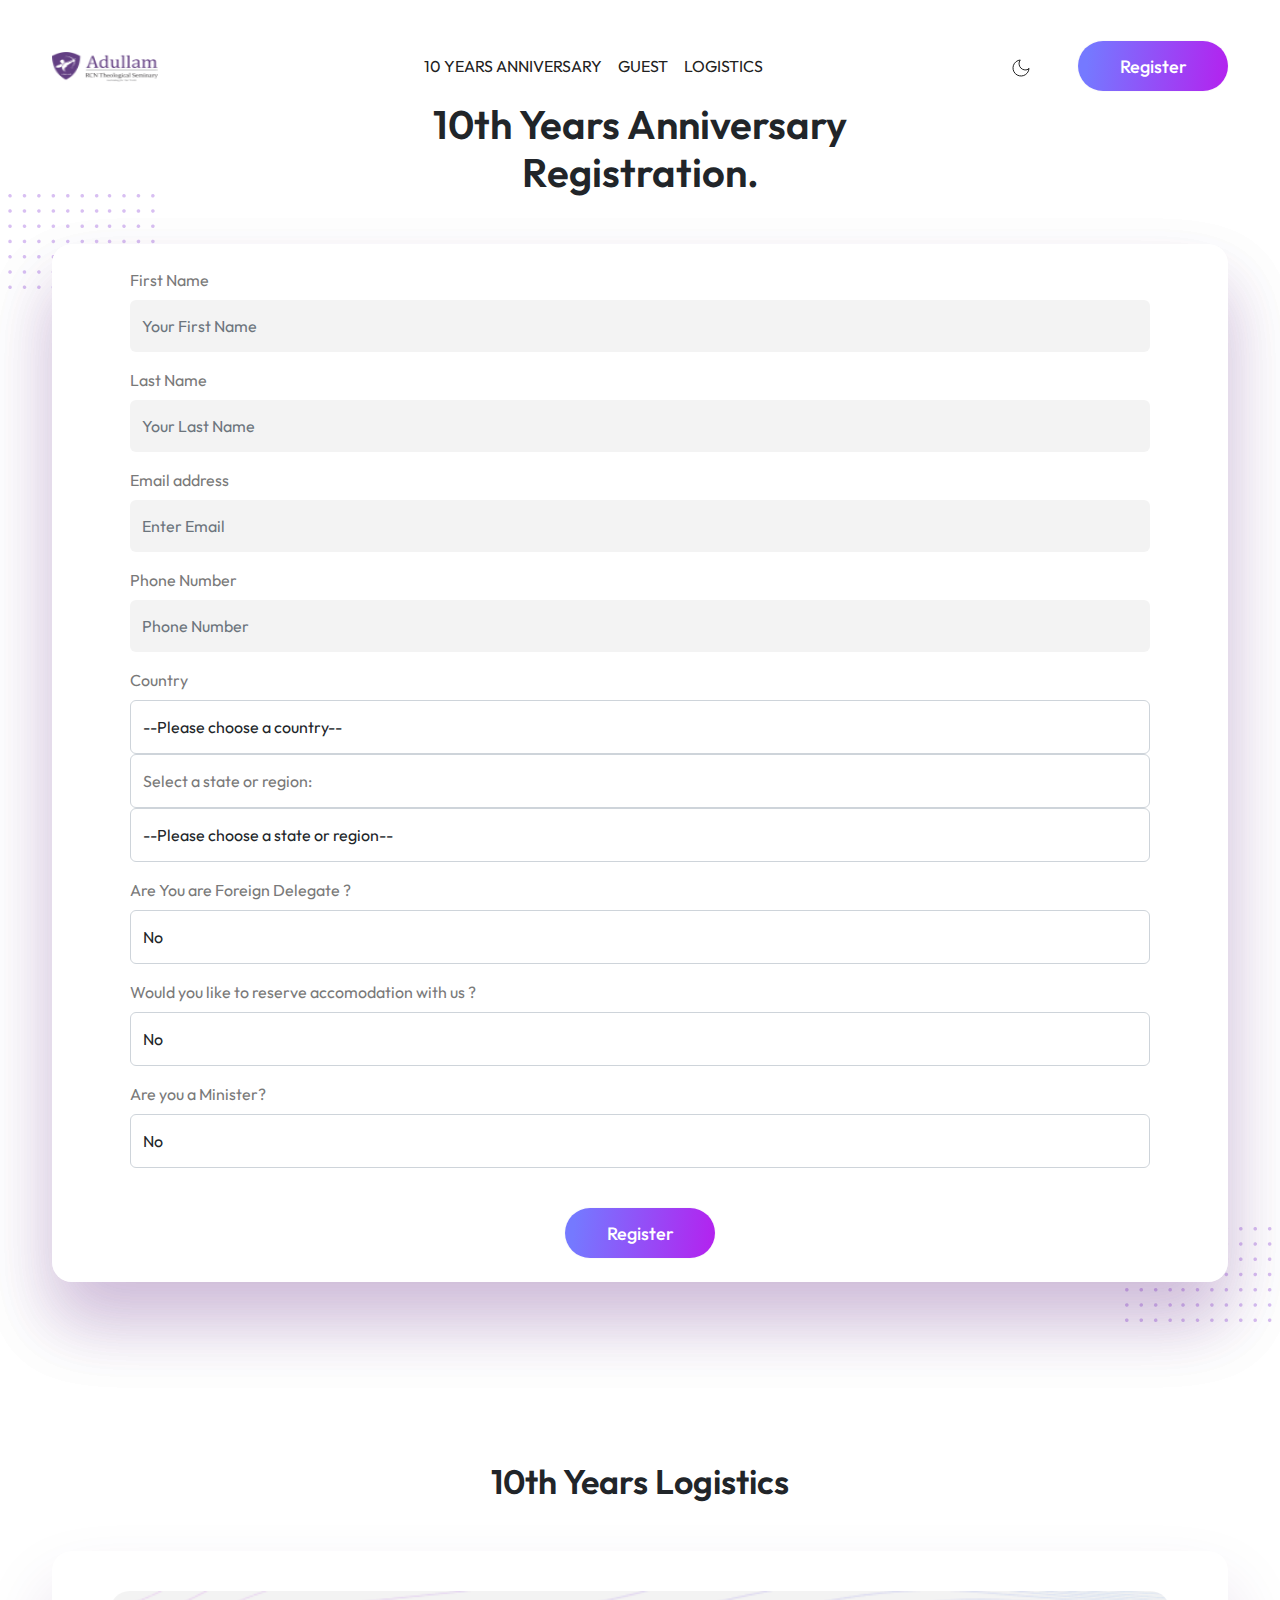
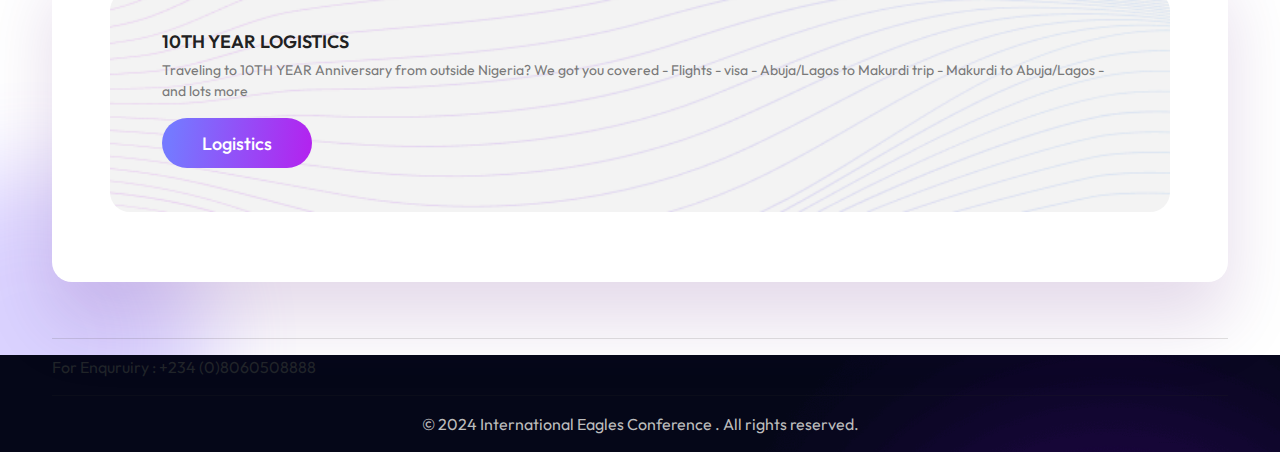
==== commit a53058eb: "updated" ====
--- a/index.html
+++ b/index.html
@@ -7,7 +7,7 @@
    <meta charset="UTF-8">
    <meta http-equiv="X-UA-Compatible" content="IE=edge">
    <meta name="viewport" content="width=device-width, initial-scale=1.0">
-   <title>IEC : 2024 International Eagles Conference</title>
+   <title>10TH YEAR ANNIVERSARY : HOMEPAGE </title>
 
    <!-- google font -->
    <link rel="preconnect" href="https://fonts.googleapis.com/">
@@ -151,7 +151,7 @@
 
 
 
-
+         <!-- 
          <section class="hero-sec" style="background-image: url(assets/images/banner/main.jpg);">
             <div class="hero-slider-wrap">
                <div class="hero-slider-item overflow-hidden">
@@ -197,7 +197,7 @@
                </div>
 
             </div>
-         </section>
+         </section> -->
          <!-- hero sec start -->
       </header>
       <!-- header area end -->
@@ -214,7 +214,7 @@
 
 
 
-      <section id="guests" class="speakers-gallery-sec position-relative">
+      <!-- <section id="guests" class="speakers-gallery-sec position-relative">
          <div class="info-sec">
             <div class="container">
                <div class="info-countdown" style="background-image: url(assets/images/banner/bg.png);">
@@ -431,18 +431,18 @@
          <div class="shape">
             <img src="assets/images/shape/3.svg" alt="">
          </div>
-      </section>
-
-
-
-
-
-
-
-
-
-
-      <section id="book" class="speakers-gallery-sec position-relative">
+      </section> -->
+
+
+
+
+
+
+
+
+
+
+      <!-- <section id="book" class="speakers-gallery-sec position-relative">
          <div class="container">
             <div class="section-head col-xl-8 m-auto text-center mb-5">
 
@@ -495,7 +495,7 @@
          <div class="shape">
             <img src="assets/images/shape/3.svg" alt="">
          </div>
-      </section>
+      </section> -->
 
 
 
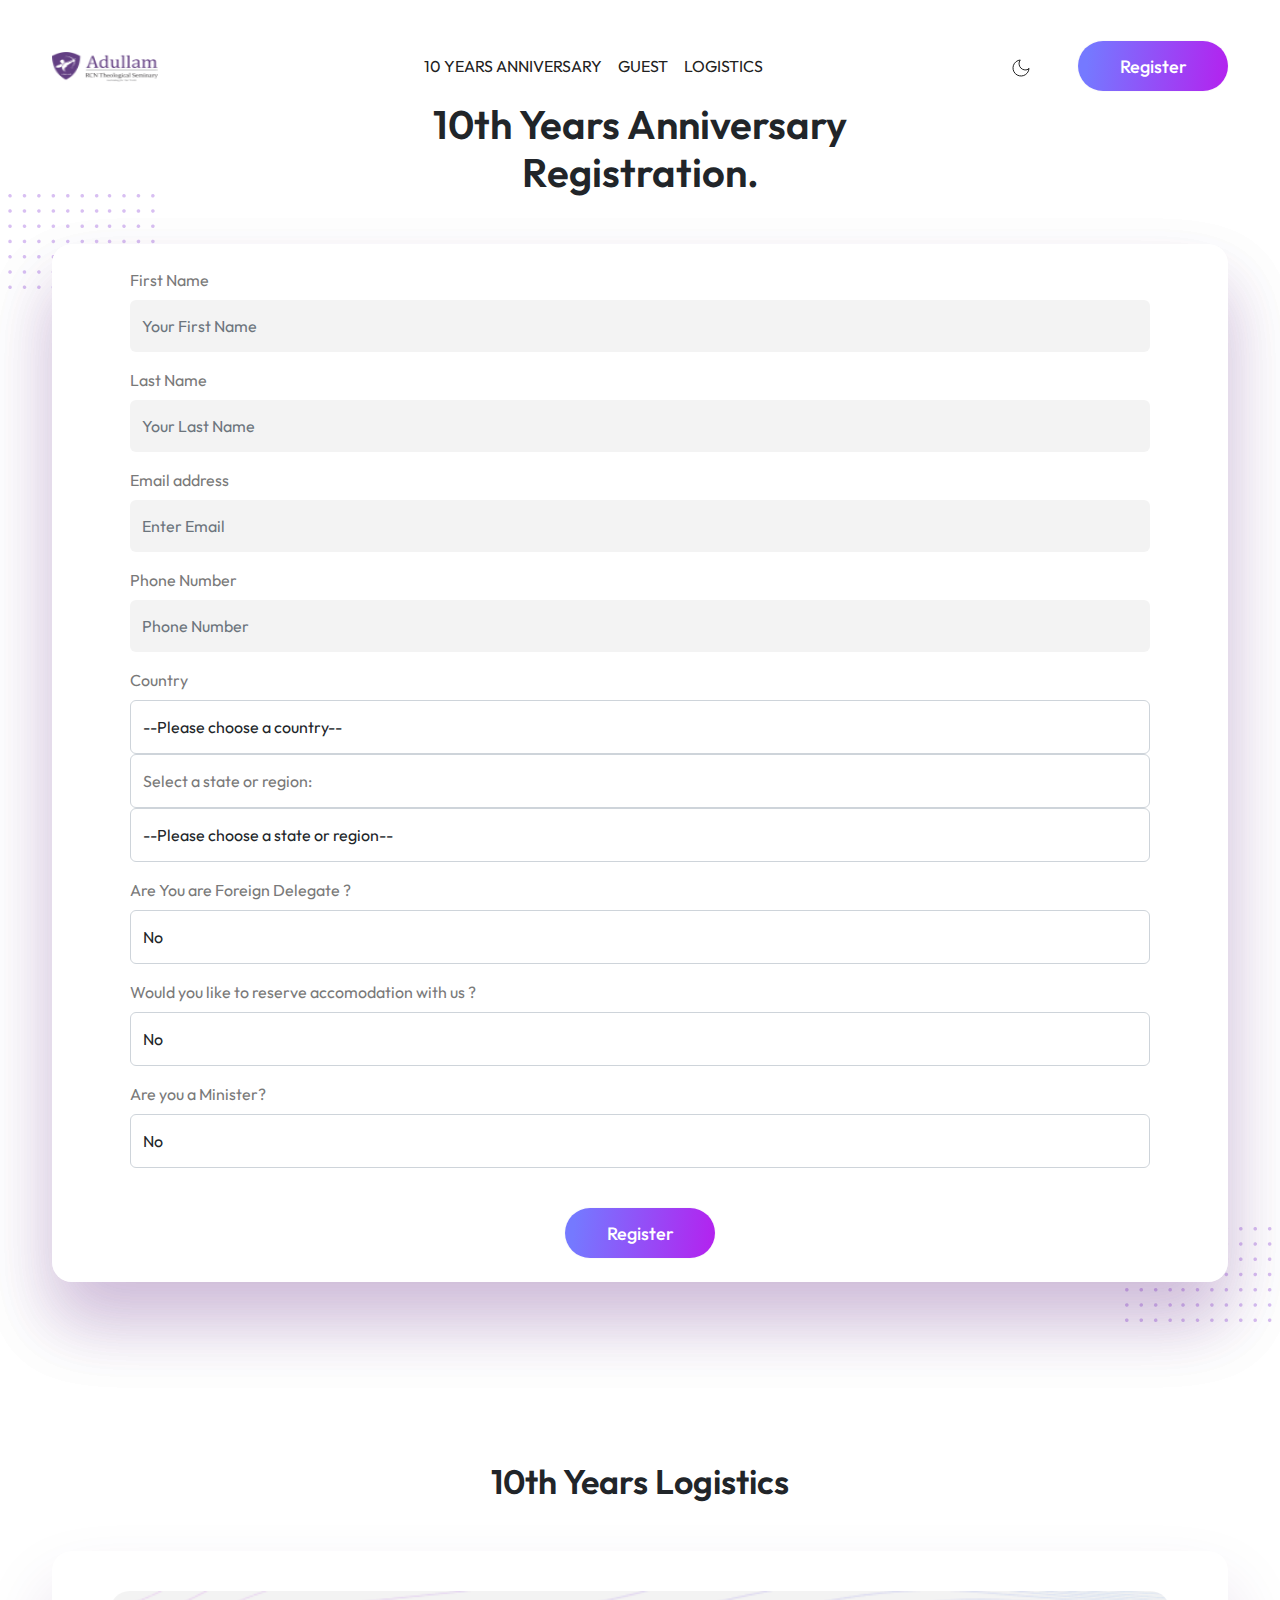
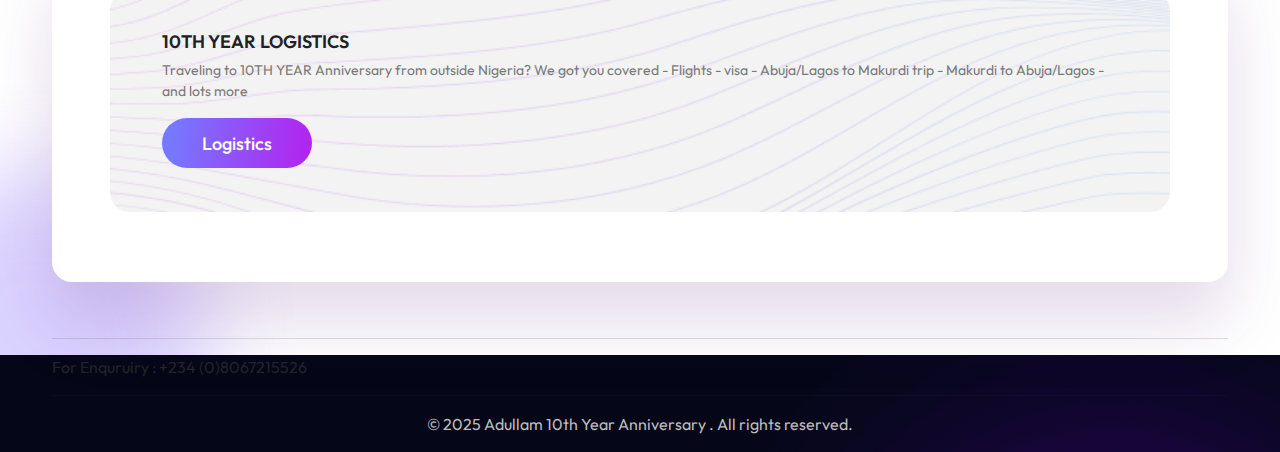
==== commit 7f3d8576: "update footer" ====
--- a/index.html
+++ b/index.html
@@ -787,11 +787,11 @@
 
    <!-- footer area start -->
    <footer class="footer-area" style="background-image: url(assets/images/banner/Footer.png);">
-      <div class="container"> For Enquruiry : +234 (0)8060508888
+      <div class="container"> For Enquruiry : +234 (0)8067215526
 
          <hr>
          <div class="footer-copyright-area text-center pb-3">
-            <span>© 2024 International Eagles Conference . All rights reserved.</span>
+            <span>© 2025 Adullam 10th Year Anniversary . All rights reserved.</span>
          </div>
       </div>
    </footer>
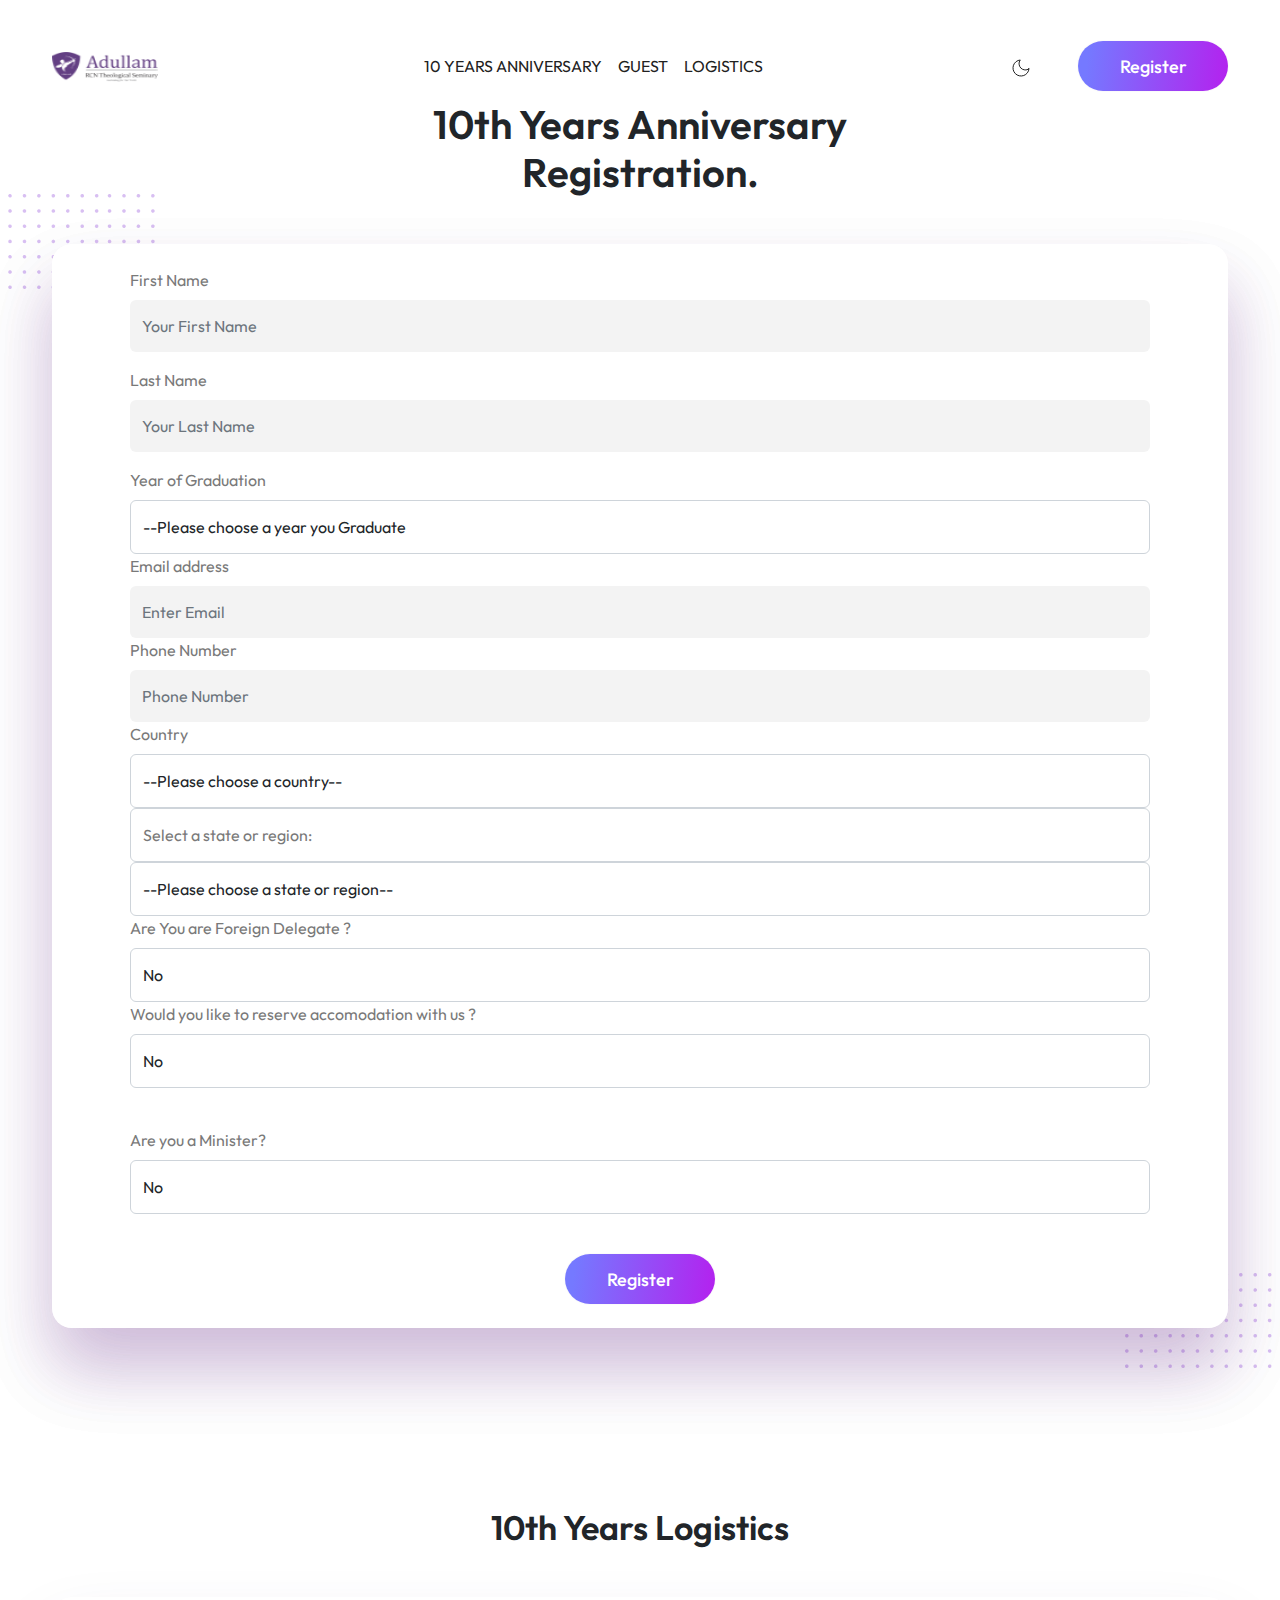
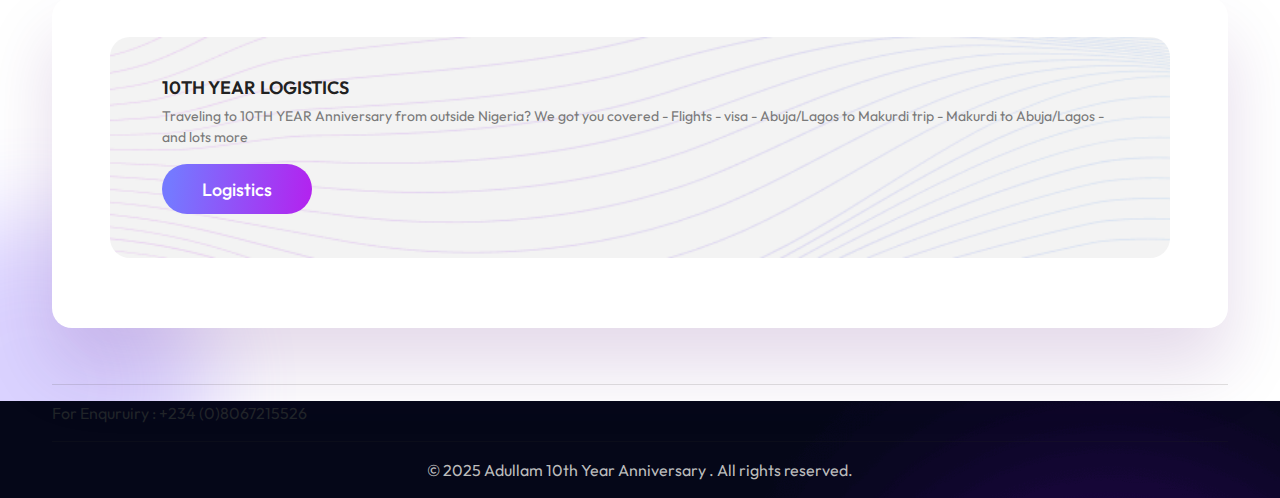
==== commit 9dd3b5fa: "update years of graduation and arrival date" ====
--- a/index.html
+++ b/index.html
@@ -23,6 +23,16 @@
             moreOptions.style.display = "block";
          } else {
             moreOptions.style.display = "none";
+         }
+      }
+      function showOption() {
+         var selectBo = document.getElementById("selectBo");
+         var option = selectBo.options[selectBo.selectedIndex].value;
+         var moreOptions = document.getElementById("moreOption");
+         if (option == "Yes") {
+            moreOption.style.display = "block";
+         } else {
+            moreOption.style.display = "none";
          }
       }
    </script>
@@ -529,76 +539,116 @@
                                  placeholder="Your Last Name" required>
                            </div>
                            <div class="col-lg-12">
-                              <label for="exampleFormControlInput3" class="form-label">Email address</label>
-                              <input type="email" name="email" class="form-control" id="exampleFormControlInput3"
-                                 placeholder="Enter Email" required>
-                           </div>
-                           <div class="col-lg-12">
-                              <label for="exampleFormControlInput4" class="form-label">Phone Number</label>
-                              <input type="text" name="phone" class="form-control" id="exampleFormControlInput4"
-                                 placeholder="Phone Number" required>
-                           </div>
-
-                           <div class="col-lg-12">
-                              <label for="exampleFormControlInput8" class="form-label">Country</label>
-
-                              <select id="country" onchange="updateStates()" class="form-control bg-black-50"
-                                 name="country">
-                                 <option value="">--Please choose a country--</option>
-                                 <option value="usa">United States</option>
-                                 <option value="canada">Canada</option>
-                                 <option value="mexico">Mexico</option>
-                                 <option value="argentina">Argentina</option>
-                                 <option value="brazil">Brazil</option>
-                                 <option value="chile">Chile</option>
-                                 <option value="colombia">Colombia</option>
-                                 <option value="ecuador">Ecuador</option>
-                                 <option value="peru">Peru</option>
-                                 <option value="france">France</option>
-                                 <option value="germany">Germany</option>
-                                 <option value="italy">Italy</option>
-                                 <option value="spain">Spain</option>
-                                 <option value="united-kingdom">United Kingdom</option>
-                                 <option value="australia">Australia</option>
-                                 <option value="china">China</option>
-                                 <option value="india">India</option>
-                                 <option value="japan">Japan</option>
-                                 <option value="south-korea">South Korea</option>
-                                 <option value="russia">Russia</option>
-                                 <option value="south-africa">South Africa</option>
-                                 <option value="egypt">Egypt</option>
-                                 <option value="nigeria">Nigeria</option>
-                                 <option value="kenya">Kenya</option>
-                                 <option value="morocco">Morocco</option>
-                                 <option value="others">Others</option>
-
+                              <label for="exampleFormControlInput8" class="form-label">Year of Graduation</label>
+
+                              <select id="country" class="form-control bg-black-50" name="gradyear">
+                                 <option value="">--Please choose a year you Graduate</option>
+                                 <option value="2025">2025</option>
+                                 <option value="2024">2024</option>
+                                 <option value="2023">2023</option>
+                                 <option value="2022">2022</option>
+                                 <option value="2021">2021</option>
+                                 <option value="2020">2020</option>
+                                 <option value="2019">2019</option>
+                                 <option value="2018">2018</option>
+                                 <option value="2017">2017</option>
+                                 <option value="2016">2016</option>
+                                 <option value="2015">2015</option>
+                                 <option value="2014">2014</option>
+                                 <option value="2013">2013</option>
+                                 <option value="2012">2012</option>
+                                 <option value="2011">2011</option>
                               </select>
-                              </select>
-
-                              <label for="state" class="form-control bg-black-50">Select a state or region:</label>
-                              <select id="state" class="form-control bg-black-50" name="state">
-                                 <option value="">--Please choose a state or region--</option>
-                              </select>
-                           </div>
-                           <div class="col-lg-12">
-                              <label for="exampleFormControlInput8" class="form-label">Are You are Foreign Delegate
-                                 ?</label>
-                              <select class="form-control bg-black-50" name="foreigner" id="">
-
-                                 <option value="No">No</option>
-                                 <option Value="Yes">Yes</option>
-
-                              </select>
-                           </div>
-                           <div class="col-lg-12">
-                              <label for="exampleFormControlInput8" class="form-label">Would you like to reserve
-                                 accomodation with us ?</label>
-                              <select class="form-control bg-black-50" name="accomodation" id="">
-                                 <option value="No">No</option>
-                                 <option value="Yes">Yes</option>
-
-
-                              </select>
+                              <div class="col-lg-12">
+                                 <label for="exampleFormControlInput3" class="form-label">Email address</label>
+                                 <input type="email" name="email" class="form-control" id="exampleFormControlInput3"
+                                    placeholder="Enter Email" required>
+                              </div>
+                              <div class="col-lg-12">
+                                 <label for="exampleFormControlInput4" class="form-label">Phone Number</label>
+                                 <input type="text" name="phone" class="form-control" id="exampleFormControlInput4"
+                                    placeholder="Phone Number" required>
+                              </div>
+
+                              <div class="col-lg-12">
+                                 <label for="exampleFormControlInput8" class="form-label">Country</label>
+
+                                 <select id="country" onchange="updateStates()" class="form-control bg-black-50"
+                                    name="country">
+                                    <option value="">--Please choose a country--</option>
+                                    <option value="usa">United States</option>
+                                    <option value="canada">Canada</option>
+                                    <option value="mexico">Mexico</option>
+                                    <option value="argentina">Argentina</option>
+                                    <option value="brazil">Brazil</option>
+                                    <option value="chile">Chile</option>
+                                    <option value="colombia">Colombia</option>
+                                    <option value="ecuador">Ecuador</option>
+                                    <option value="peru">Peru</option>
+                                    <option value="france">France</option>
+                                    <option value="germany">Germany</option>
+                                    <option value="italy">Italy</option>
+                                    <option value="spain">Spain</option>
+                                    <option value="united-kingdom">United Kingdom</option>
+                                    <option value="australia">Australia</option>
+                                    <option value="china">China</option>
+                                    <option value="india">India</option>
+                                    <option value="japan">Japan</option>
+                                    <option value="south-korea">South Korea</option>
+                                    <option value="russia">Russia</option>
+                                    <option value="south-africa">South Africa</option>
+                                    <option value="egypt">Egypt</option>
+                                    <option value="nigeria">Nigeria</option>
+                                    <option value="kenya">Kenya</option>
+                                    <option value="morocco">Morocco</option>
+                                    <option value="others">Others</option>
+
+                                 </select>
+
+
+                                 <label for="state" class="form-control bg-black-50">Select a state or region:</label>
+                                 <select id="state" class="form-control bg-black-50" name="state">
+                                    <option value="">--Please choose a state or region--</option>
+                                 </select>
+                              </div>
+                              <div class="col-lg-12">
+                                 <label for="exampleFormControlInput8" class="form-label">Are You are Foreign Delegate
+                                    ?</label>
+                                 <select class="form-control bg-black-50" name="foreigner" id="">
+
+                                    <option value="No">No</option>
+                                    <option Value="Yes">Yes</option>
+
+                                 </select>
+                              </div>
+                              <div class="col-lg-12">
+                                 <label for="exampleFormControlInput8" class="form-label">Would you like to reserve
+                                    accomodation with us ?</label>
+                                 <select class="form-control bg-black-50" name="accomodation" id="selectBo"
+                                    onchange="showOption()">
+                                    <option value="No">No</option>
+                                    <option value="Yes">Yes</option>
+
+
+                                 </select>
+                                 <div id="moreOption" style="display: none;"><br>
+                                    <div class="col-lg-12">
+                                       <label for="exampleFormControlInput4" class="form-label">Arrival Date</label>
+                                       <input type="date" class="form-control" name="arrival"
+                                          id="exampleFormControlInput4" placeholder="Name of Ministry">
+                                    </div>
+                                    <br>
+                                    <div class="col-lg-12">
+                                       <label for="exampleFormControlInput4" class="form-label">Departure Date</label>
+                                       <input type="date" class="form-control" name="departure"
+                                          id="exampleFormControlInput4" placeholder="Position in Ministry">
+                                    </div>
+                                    <br>
+                                 </div>
+
+                                 <br>
+
+                              </div>
                            </div>
 
                            <div class="col-lg-12">
